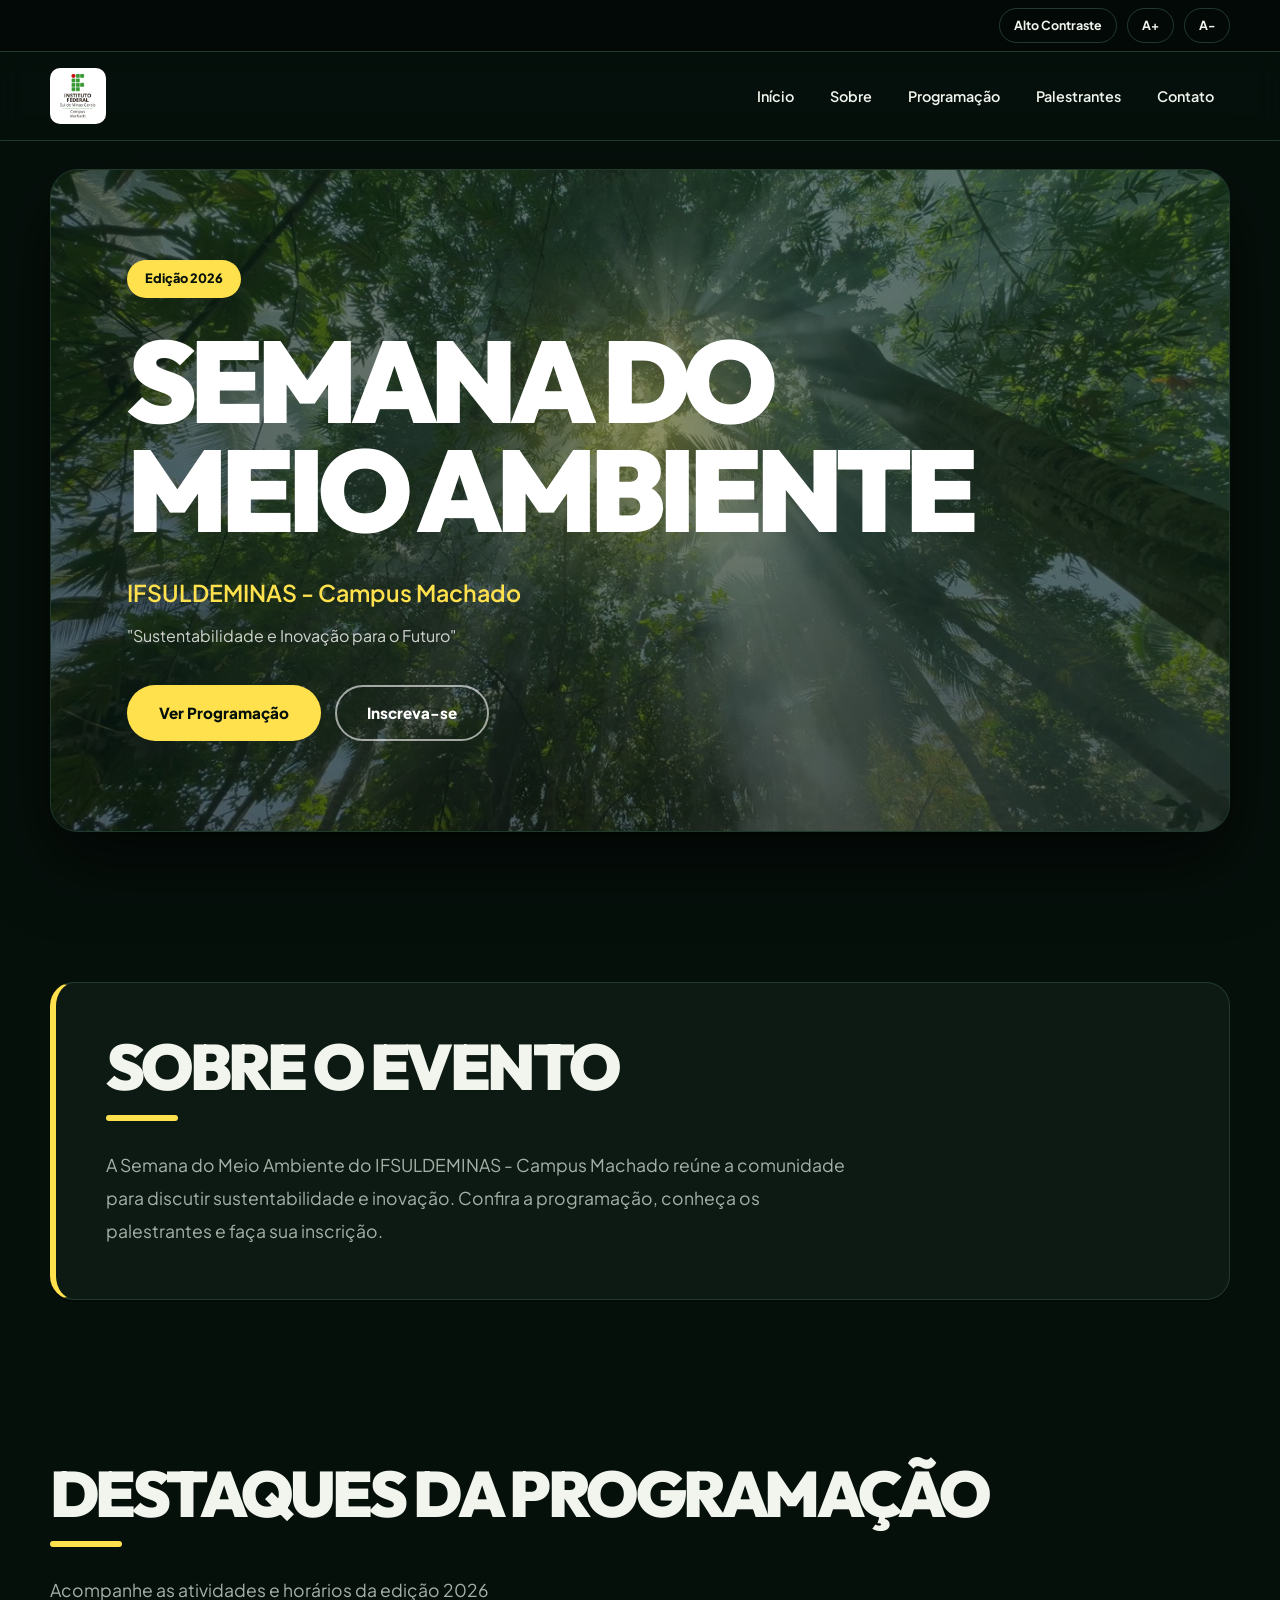
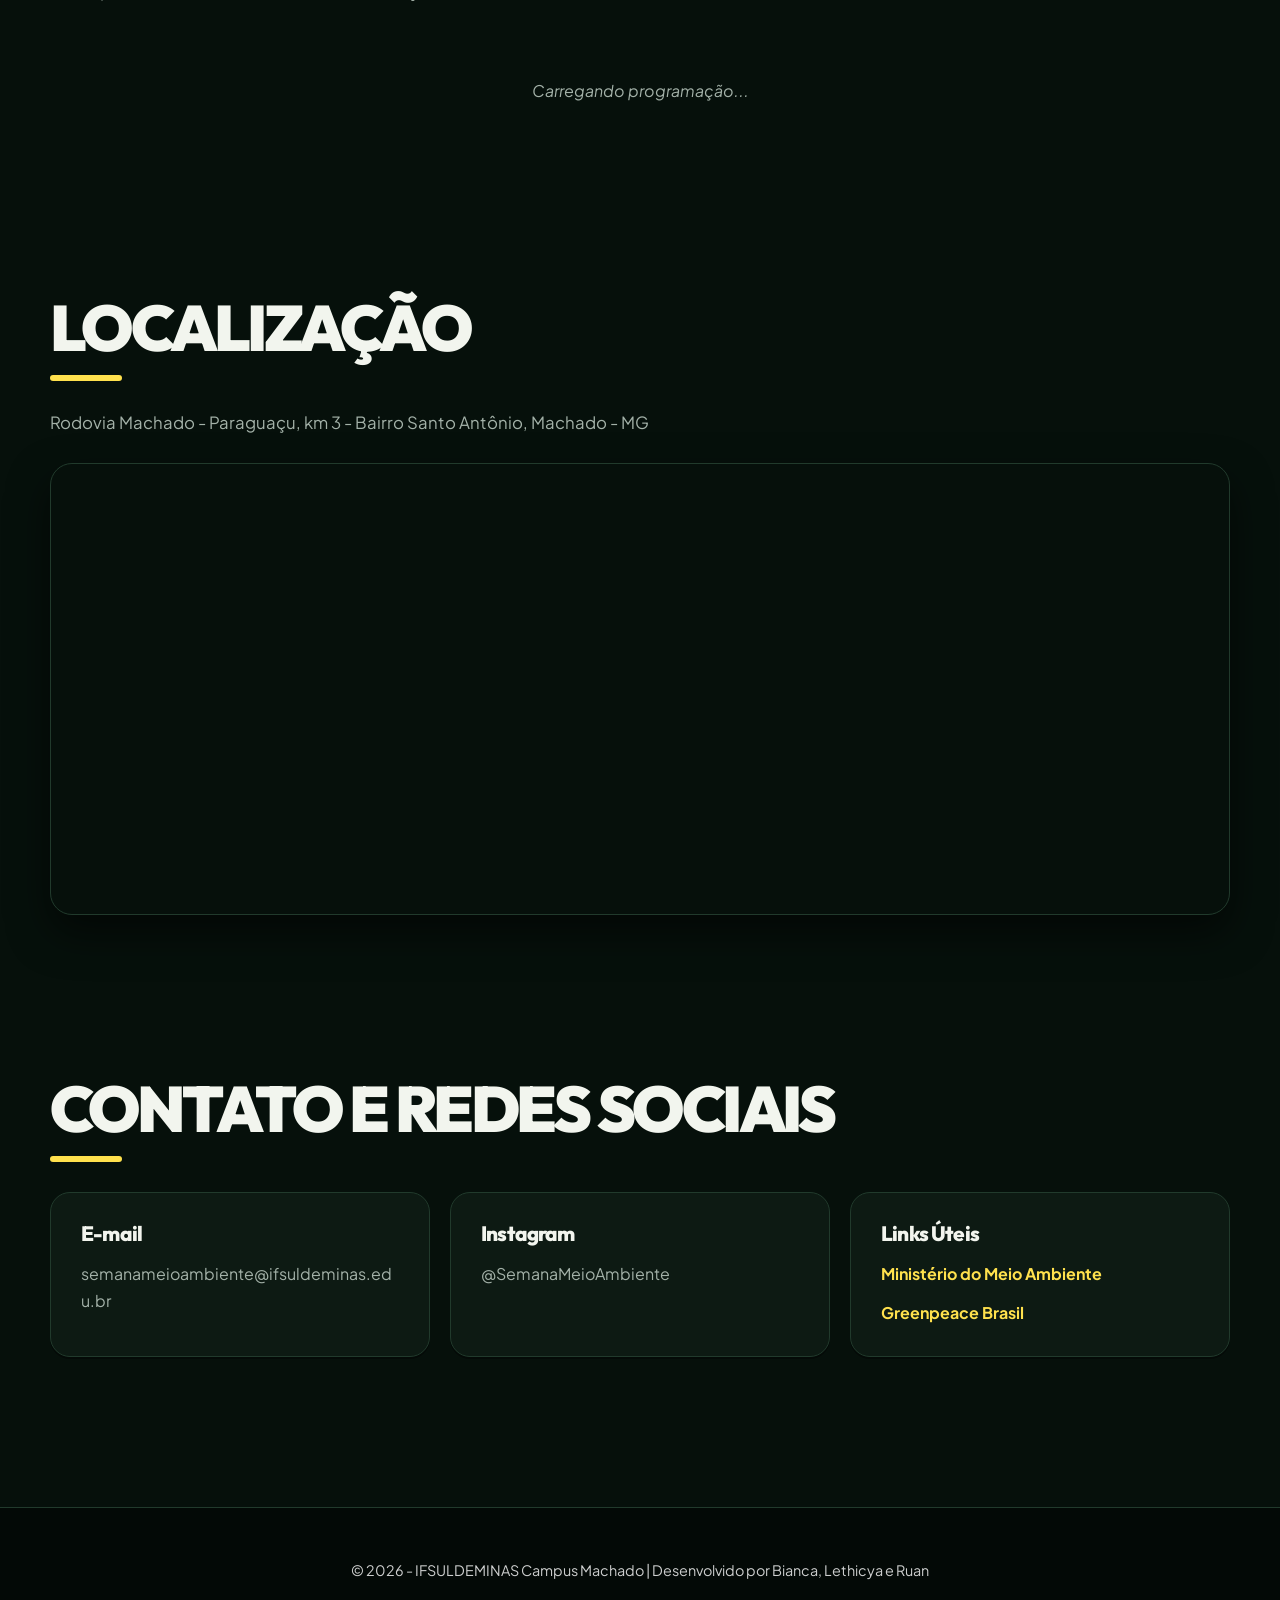
==== index.html @ ff66908a "Alterações mapa e css" ====
<!DOCTYPE html>
<html lang="pt-BR">

<head>
    <meta charset="UTF-8">
    <meta name="viewport" content="width=device-width, initial-scale=1.0">
    <title>Semana do Meio Ambiente 2026 - IFSULDEMINAS Campus Machado</title>
    <link rel="stylesheet" href="assets/css/style.css">
</head>

<body>
    <!--Barra de acessibilidade-->
    <div class="accessibility-bar" aria-label="Controles de acessibilidade">
        <div class="container">
            <button id="btn-contrast" aria-label="Alternar Alto Contraste">Alto Contraste</button>
            <button id="btn-aum-fonte" aria-label="Aumentar Fonte">A+</button>
            <button id="btn-dim-fonte" aria-label="Diminuir Fonte">A-</button>
        </div>
    </div>
    <!--Cabeçalho-->
    <header class="header">
        <div class="container nav-container">
            <img src="assets/img/logo-if.png" alt="Logotipo Oficial do IFSULDEMINAS Campus Machado" class="logo">

            <!--Menu-->
            <nav aria-label="Navegação Principal">
                <ul class="nav-links">
                    <li><a href="#inicio"> Início</a></li>
                    <li><a href="#sobre">Sobre</a></li>
                    <li><a href="#programacao">Programação</a></li>
                    <li><a href="#palestrantes">Palestrantes</a></li>
                    <li><a href="#contato">Contato</a></li>
                </ul>
            </nav>
        </div>
    </header>

    <main>
        <section id="inicio" class="hero">
            <video class="hero-video" autoplay muted loop playsinline poster="assets/img/floresta-poster.jpg"
                aria-hidden="true">
                <source src="assets/video/floresta.mp4" type="video/mp4">
            </video>

            <div class="container hero-content">
                <span class="badge">Edição 2026</span>
                <h1>SEMANA DO MEIO AMBIENTE</h1>
                <p class="subtitle">IFSULDEMINAS - Campus Machado</p>
                <p class="tagline">"Sustentabilidade e Inovação para o Futuro"</p>

                <div class="hero-buttons">
                    <a href="#programacao" class="btn btn-primary">Ver Programação</a>
                    <a href="#contato" class="btn btn-secondary">Inscreva-se</a>
                </div>
            </div>
        </section>

        <!-- Sobre o Evento -->
        <section id="sobre" class="section sobre-section">
            <div class="container">
                <h2>SOBRE O EVENTO</h2>
                <div class="sobre-content">
                    <p>A Semana do Meio Ambiente do IFSULDEMINAS - Campus Machado reúne a comunidade para discutir sustentabilidade e inovação. Confira a programação, conheça os palestrantes e faça sua inscrição.</p>
                </div>
            </div>
        </section>

        <!-- Programação -->
        <section id="programacao" class="section programacao-section">
            <div class="container">
                <h2>DESTAQUES DA PROGRAMAÇÃO</h2>
                <p class="section-description">Acompanhe as atividades e horários da edição 2026</p>
                <div id="cards-container" class="grid-cards">
                    <!-- Mensagem temporária enquanto o JavaScript não carrega os dados -->
                    <p class="loading-text">Carregando programação...</p>
                </div>
            </div>
        </section>

    <!--  Localização -->
    <section id="localizacao" class="section localizacao-section">
        <div class="container">
            <h2>LOCALIZAÇÃO</h2>
            <p class="endereco">Rodovia Machado - Paraguaçu, km 3 - Bairro Santo Antônio, Machado - MG</p>

            <!--Google Maps -->
            <div class="map-responsive">
                <iframe src="https://www.google.com/maps/embed?pb=!1m18!1m12!1m3!1d3707.1344876567537!2d-45.888538399999995!3d-21.6975013!2m3!1f0!2f0!3f0!3m2!1i1024!2i768!4f13.1!3m3!1m2!1s0x94ca6b310a64f323%3A0x9ecc3a078d5481f5!2sIFSULDEMINAS%20-%20Campus%20Machado!5e0!3m2!1spt-BR!2sbr!4v1793663571211!5m2!1spt-BR!2sbr" width="600" height="450" style="border:0;" allowfullscreen="" loading="lazy" referrerpolicy="strict-origin-when-cross-origin"></iframe>
            </div>
        </div>
    </section>

    <!-- Contato e Redes Sociais -->
    <section id="contato" class="section contato-section">
        <div class="container">
            <h2>CONTATO E REDES SOCIAIS</h2>
            <div class="contato-grid">
                <div class="contato-card">
                    <h3>E-mail</h3>
                    <p>semanameioambiente@ifsuldeminas.edu.br</p>
                </div>
                <div class="contato-card">
                    <h3>Instagram</h3>
                    <p>@SemanaMeioAmbiente</p>
                </div>
                <div class="contato-card">
                    <h3>Links Úteis</h3>
                    <ul>
                        <li><a href="https://www.gov.br/mma" target="_blank" rel="noopener">Ministério do Meio
                                Ambiente</a></li>
                        <li><a href="https://www.greenpeace.org/brasil/" target="_blank" rel="noopener">Greenpeace
                                Brasil</a></li>
                    </ul>
                </div>
            </div>
        </div>
    </section>
    </main>

    <!-- Rodapé da Página -->
    <footer class="footer">
        <div class="container">
            <p>&copy; 2026 - IFSULDEMINAS Campus Machado | Desenvolvido por Bianca, Lethicya e Ruan</p>
        </div>
    </footer>

    <!-- VLibras -->
    <div vw class="enabled">
        <div vw-access-button class="active"></div>
        <div vw-plugin-wrapper>
            <div class="vw-plugin-top-wrapper"></div>
        </div>
    </div>
    <script src="https://vlibras.gov.br/app/vlibras-plugin.js"></script>
    <script>
        new window.VLibras.Widget('https://vlibras.gov.br/app');
    </script>
    <!-- Scripts JavaScript (Acessibilidade e Lógica Dinâmica) -->
    <script src="assets/js/acessibilidade.js"></script>
    <script type="module" src="assets/js/main.js"></script>
</body>

</html>
---- assets/css/style.css ----
@import url("https://fonts.googleapis.com/css2?family=Outfit:wght@400;500;600;700;800;900&family=Plus+Jakarta+Sans:wght@400;500;600;700&display=swap");

/* 1. IDENTIDADE VISUAL Floresta à noite + amarelo de alerta */

:root {
  --bg-main: #06100b;
  --primary: #0e231a;
  --primary-light: #8fd19e;
  --primary-dark: #030906;

  --accent: #ffe14d;
  --accent-hover: #fff08a;

  --text-dark: #f2f5ee;
  --text-muted: #a3b1a8;

  --card-bg: #0d1a13;
  --surface-soft: #15281e;
  --border-color: #213a2c;

  --text-on-primary: #f2f5ee;
  --text-on-accent: #06100b;

  --font-heading: "Outfit", sans-serif;
  --font-body: "Plus Jakarta Sans", sans-serif;

  --font-size-base: 1rem;
  --border-radius: 18px;

  --shadow-sm: 0 2px 0 rgba(0, 0, 0, 0.4);
  --shadow-md: 0 18px 40px rgba(0, 0, 0, 0.55);
  --shadow-lg: 0 30px 70px rgba(0, 0, 0, 0.65);

  --transition: 0.25s ease;

  /* posição do cursor (atualizada via JS) */
  --mx: 50%;
  --my: 40%;
}

/*2. ACESSIBILIDADE - ALTO CONTRASTE*/

body.high-contrast {
  --bg-main: #000000;
  --primary: #ffff00;
  --primary-light: #ffff00;
  --primary-dark: #000000;

  --accent: #ffff00;
  --accent-hover: #ffffff;

  --text-dark: #ffffff;
  --text-muted: #ffffff;

  --card-bg: #000000;
  --surface-soft: #111111;
  --border-color: #ffff00;

  --text-on-primary: #000000;
  --text-on-accent: #000000;

  --shadow-sm: none;
  --shadow-md: none;
  --shadow-lg: none;
}

/*3. RESET E CONFIGURAÇÕES GERAIS*/

* {
  margin: 0;
  padding: 0;
  box-sizing: border-box;
}

html {
  scroll-behavior: smooth;
  scroll-padding-top: 130px;
}

body {
  background: var(--bg-main);
  color: var(--text-dark);
  font-family: var(--font-body);
  font-size: var(--font-size-base);
  line-height: 1.7;
  overflow-x: hidden;
  transition:
    background-color var(--transition),
    color var(--transition);
}

h1,
h2,
h3,
h4 {
  font-family: var(--font-heading);
  line-height: 1.05;
  letter-spacing: -0.04em;
}

a {
  transition:
    color var(--transition),
    background-color var(--transition);
}

button,
input,
textarea,
select {
  font: inherit;
}

button {
  cursor: pointer;
}

img {
  max-width: 100%;
  display: block;
}

.container {
  width: min(100% - 40px, 1180px);
  margin-inline: auto;
}

:focus-visible {
  outline: 3px solid var(--accent);
  outline-offset: 4px;
}

::selection {
  background: var(--accent);
  color: var(--text-on-accent);
}

/* 4. BARRA DE ACESSIBILIDADE*/

.accessibility-bar {
  background: var(--primary-dark);
  border-bottom: 1px solid var(--border-color);
  padding: 8px 0;
}

.accessibility-bar .container {
  display: flex;
  justify-content: flex-end;
  align-items: center;
  flex-wrap: wrap;
  gap: 10px;
}

.accessibility-bar button {
  background: transparent;
  color: var(--text-dark);
  border: 1px solid var(--border-color);
  padding: 6px 14px;
  border-radius: 100px;
  font-size: 0.78rem;
  font-weight: 700;
  transition: all var(--transition);
}

.accessibility-bar button:hover {
  background: var(--accent);
  color: var(--text-on-accent);
  border-color: var(--accent);
}

body.high-contrast .accessibility-bar {
  border-bottom: 2px solid #ffff00;
}

body.high-contrast .accessibility-bar button {
  color: #ffff00;
  border-color: #ffff00;
  background: #000000;
}

body.high-contrast .accessibility-bar button:hover {
  color: #000000;
  background: #ffff00;
}

.accessibility-bar button:disabled {
  opacity: 0.4;
  cursor: not-allowed;
}


.header {
  position: sticky;
  top: 0;
  z-index: 1000;

  background: var(--bg-main);
  border-bottom: 1px solid var(--border-color);
  padding: 16px 0;
}

@supports (backdrop-filter: blur(12px)) {
  body:not(.high-contrast) .header {
    background: rgba(6, 16, 11, 0.82);
    backdrop-filter: blur(14px);
  }
}

.nav-container {
  display: flex;
  justify-content: space-between;
  align-items: center;
  gap: 30px;
}

/* Logo com fundo branco arredondado (a imagem tem fundo branco) */
.logo {
  width: auto;
  height: 56px;
  object-fit: contain;
  flex-shrink: 0;

  background: #ffffff;
  padding: 6px 10px;
  border-radius: 10px;
}

.nav-links {
  display: flex;
  align-items: center;
  flex-wrap: wrap;
  justify-content: center;
  gap: 4px;
  list-style: none;
}

.nav-links a {
  display: inline-flex;
  align-items: center;
  justify-content: center;

  padding: 10px 16px;
  border-radius: 100px;

  color: var(--text-dark);
  text-decoration: none;
  font-size: 0.9rem;
  font-weight: 600;
}

.nav-links a:hover,
.nav-links a:focus-visible {
  background: var(--accent);
  color: var(--text-on-accent);
}

body.high-contrast .nav-links a:hover {
  background: #ffff00;
  color: #000000;
}


.hero {
  position: relative;
  isolation: isolate;
  overflow: hidden;

  width: min(100% - 40px, 1180px);
  margin: 28px auto 70px;

  min-height: 600px;
  padding: 90px 56px;

  display: flex;
  flex-direction: column;
  justify-content: flex-end;
  align-items: flex-start;

  text-align: left;
  color: #ffffff;

  border-radius: 28px;
  border: 1px solid var(--border-color);

  background:
    linear-gradient(
      180deg,
      rgba(6, 16, 11, 0.15) 0%,
      rgba(6, 16, 11, 0.85) 100%
    ),
    linear-gradient(135deg, #0a2418 0%, #143626 60%, #1d4a33 100%);

  box-shadow: var(--shadow-lg);
}

/* Vídeo de fundo (fica atrás de tudo dentro do hero) */
.hero-video {
  position: absolute;
  inset: 0;
  z-index: -3;
  width: 100%;
  height: 100%;
  object-fit: cover;
  opacity: 0.35;
  pointer-events: none;
}

/* "Lanterna" que segue o cursor */
.hero::before {
  content: "";
  position: absolute;
  inset: 0;
  z-index: -2;

  background: radial-gradient(
    circle 280px at var(--mx) var(--my),
    rgba(255, 225, 77, 0.28),
    rgba(255, 225, 77, 0.06) 45%,
    transparent 70%
  );
  pointer-events: none;
}

/* Textura de grão para dar clima cinematográfico */
.hero::after {
  content: "";
  position: absolute;
  inset: 0;
  z-index: -1;
  opacity: 0.12;
  mix-blend-mode: overlay;
  pointer-events: none;

  background-image: url("data:image/svg+xml;utf8,<svg xmlns='http://www.w3.org/2000/svg' width='160' height='160'><filter id='n'><feTurbulence type='fractalNoise' baseFrequency='0.9' numOctaves='2' stitchTiles='stitch'/></filter><rect width='100%' height='100%' filter='url(%23n)'/></svg>");
}

.badge {
  display: inline-flex;
  align-items: center;
  gap: 8px;

  background: var(--accent);
  color: var(--text-on-accent);

  padding: 8px 18px;
  margin-bottom: 28px;

  border-radius: 100px;

  font-size: 0.8rem;
  font-weight: 800;
}

.hero h1 {
  max-width: 980px;

  font-size: clamp(3rem, 9vw, 7.5rem);
  font-weight: 900;
  line-height: 0.95;

  margin-bottom: 28px;
  letter-spacing: -0.06em;
  text-wrap: balance;
}

.hero .subtitle {
  max-width: 640px;
  font-size: clamp(1.1rem, 2vw, 1.45rem);
  font-weight: 600;
  color: var(--accent);
  margin-bottom: 10px;
}

.hero .tagline {
  max-width: 560px;
  font-size: 1rem;
  font-weight: 400;
  opacity: 0.8;
  margin-bottom: 36px;
}

.hero-buttons {
  display: flex;
  justify-content: flex-start;
  flex-wrap: wrap;
  gap: 14px;
}

/*7. BOTÕES */

.btn {
  display: inline-flex;
  justify-content: center;
  align-items: center;
  gap: 10px;

  min-height: 52px;
  padding: 13px 30px;

  border-radius: 100px;
  border: 2px solid transparent;

  font-size: 0.95rem;
  font-weight: 800;
  text-decoration: none;
  text-align: center;

  transition:
    transform var(--transition),
    background var(--transition),
    color var(--transition),
    border-color var(--transition);
}

.btn:hover {
  transform: translateY(-3px);
}

.btn-primary {
  background: var(--accent);
  color: var(--text-on-accent);
}

.btn-primary:hover {
  background: var(--accent-hover);
  color: var(--text-on-accent);
}

.btn-secondary {
  background: transparent;
  color: #ffffff;
  border-color: rgba(255, 255, 255, 0.6);
}

.btn-secondary:hover {
  background: #ffffff;
  color: #06100b;
  border-color: #ffffff;
}

/* 8. SEÇÕES */

.section {
  padding: 80px 0;
}

.section h2 {
  position: relative;
  width: fit-content;

  font-size: clamp(2.2rem, 5vw, 4rem);
  font-weight: 900;

  color: var(--text-dark);
  margin-bottom: 28px;

  letter-spacing: -0.055em;
}

.section h2::after {
  content: "";
  display: block;

  width: 72px;
  height: 6px;

  margin-top: 14px;
  border-radius: 10px;
  background: var(--accent);
}

.section-description {
  max-width: 680px;
  margin-bottom: 40px;

  font-size: 1.1rem;
  color: var(--text-muted);
  line-height: 1.8;
}

.endereco {
  color: var(--text-muted);
  font-size: 1.05rem;
  margin-bottom: 8px;
}

/* 9. SEÇÃO SOBRE O card fica no .container, não na section */

.sobre-section .container {
  background: var(--card-bg);
  border: 1px solid var(--border-color);
  border-left: 6px solid var(--accent);

  border-radius: 24px;
  padding: 50px;

  box-shadow: var(--shadow-sm);
}

.sobre-content {
  max-width: 760px;
}

.sobre-content p {
  color: var(--text-muted);
  font-size: 1.1rem;
  line-height: 1.9;
  margin-bottom: 18px;
}

.sobre-content p:last-child {
  margin-bottom: 0;
}

/* 10. PROGRAMAÇÃO - CARDS */

.grid-cards {
  display: grid;
  grid-template-columns: repeat(auto-fit, minmax(min(100%, 290px), 1fr));
  gap: 20px;
}

.card {
  position: relative;
  overflow: hidden;

  display: flex;
  flex-direction: column;
  align-items: flex-start;

  background: var(--card-bg);
  border: 1px solid var(--border-color);
  border-radius: 22px;

  padding: 30px;
  min-height: 240px;

  box-shadow: var(--shadow-sm);

  transition:
    transform var(--transition),
    background var(--transition),
    border-color var(--transition);
}

.card:hover {
  transform: translateY(-6px);
  background: var(--accent);
  border-color: var(--accent);
}

.card .data-badge {
  display: inline-flex;
  align-items: center;

  background: var(--surface-soft);
  color: var(--accent);

  padding: 7px 14px;
  margin-bottom: 22px;

  border-radius: 100px;
  font-size: 0.8rem;
  font-weight: 800;

  transition:
    background var(--transition),
    color var(--transition);
}

.card h3 {
  color: var(--text-dark);
  font-size: 1.5rem;
  font-weight: 800;
  margin-bottom: 12px;
  transition: color var(--transition);
}

.card p {
  color: var(--text-muted);
  font-size: 0.96rem;
  line-height: 1.75;
  transition: color var(--transition);
}

/* No hover o card vira amarelo: texto escuro para manter contraste */
.card:hover h3,
.card:hover p {
  color: var(--text-on-accent);
}

.card:hover .data-badge {
  background: var(--text-on-accent);
  color: var(--accent);
}

.loading-text {
  grid-column: 1 / -1;
  text-align: center;
  color: var(--text-muted);
  padding: 30px;
  font-style: italic;
}

/* 11. MAPA */

.map-responsive {
  width: 100%;
  overflow: hidden;

  border-radius: 22px;
  border: 1px solid var(--border-color);

  box-shadow: var(--shadow-md);
  margin-top: 25px;
}

.map-responsive iframe {
  display: block;
  width: 100%;
  min-height: 400px;
  border: 0;
  /* escurece o mapa para combinar com o tema */
  filter: invert(0.92) hue-rotate(180deg) saturate(0.7);
}

body.high-contrast .map-responsive iframe {
  filter: none;
}

/* 12. CONTATO */

.contato-grid {
  display: grid;
  grid-template-columns: repeat(auto-fit, minmax(min(100%, 270px), 1fr));
  gap: 20px;
  margin-top: 30px;
}

.contato-card {
  background: var(--card-bg);

  border: 1px solid var(--border-color);
  border-radius: 20px;

  padding: 30px;
  box-shadow: var(--shadow-sm);

  transition:
    transform var(--transition),
    border-color var(--transition);
}

.contato-card:hover {
  transform: translateY(-4px);
  border-color: var(--accent);
}

.contato-card h3 {
  font-size: 1.3rem;
  font-weight: 800;
  color: var(--text-dark);
  margin-bottom: 15px;
}

.contato-card p {
  color: var(--text-muted);
  overflow-wrap: anywhere;
}

.contato-card ul {
  list-style: none;
  display: flex;
  flex-direction: column;
  gap: 12px;
}

.contato-card li {
  color: var(--text-muted);
  overflow-wrap: anywhere;
}

.contato-card a {
  color: var(--accent);
  font-weight: 700;
  text-decoration: none;
  overflow-wrap: anywhere;
}

.contato-card a:hover {
  color: var(--accent-hover);
  text-decoration: underline;
  text-underline-offset: 4px;
}

body.high-contrast .contato-card a {
  color: #ffff00;
}

/* 13. RODAPÉ */

.footer {
  background: var(--primary-dark);
  border-top: 1px solid var(--border-color);
  color: #ffffff;

  padding: 50px 20px;
  margin-top: 70px;

  text-align: center;
  font-size: 0.9rem;
  line-height: 1.8;
}

.footer p {
  opacity: 0.8;
}

.footer a {
  color: var(--accent);
  text-underline-offset: 4px;
}

body.high-contrast .footer {
  background: #000000;
  color: #ffffff;
  border-top: 2px solid #ffff00;
}

/* 14. AJUSTES DO ALTO CONTRASTE */

body.high-contrast .hero {
  background: #000000;
  color: #ffffff;
  border: 2px solid #ffff00;
}

/* Sem vídeo, lanterna e grão no alto contraste */
body.high-contrast .hero-video,
body.high-contrast .hero::before,
body.high-contrast .hero::after {
  display: none;
}

body.high-contrast .badge {
  background: #000000;
  border: 2px solid #ffff00;
  color: #ffff00;
}

body.high-contrast .card,
body.high-contrast .sobre-section .container,
body.high-contrast .contato-card,
body.high-contrast .map-responsive {
  border: 2px solid #ffff00;
}

body.high-contrast .card:hover {
  background: #ffff00;
}

body.high-contrast .btn-primary {
  background: #ffff00;
  color: #000000;
}

body.high-contrast .btn-secondary {
  border-color: #ffff00;
  color: #ffff00;
}

body.high-contrast .btn-secondary:hover {
  background: #ffff00;
  color: #000000;
}

/* 15. RESPONSIVIDADE - TABLETS */

@media (max-width: 900px) {
  .nav-container {
    flex-direction: column;
    gap: 20px;
  }

  .hero {
    min-height: 520px;
    padding: 70px 34px;
  }

  .section {
    padding: 60px 0;
  }

  .sobre-section .container {
    padding: 36px;
  }
}

/* 16. RESPONSIVIDADE - CELULARES */

@media (max-width: 600px) {
  .container {
    width: min(100% - 30px, 1180px);
  }

  .accessibility-bar .container {
    justify-content: center;
  }

  .header {
    padding: 14px 0;
  }

  .logo {
    height: 45px;
  }

  .nav-links a {
    padding: 8px 11px;
    font-size: 0.78rem;
  }

  .hero {
    width: calc(100% - 24px);
    min-height: 480px;

    margin: 15px auto 35px;
    padding: 50px 22px;

    border-radius: 20px;
  }

  .hero .subtitle {
    font-size: 1rem;
  }

  .hero .tagline {
    font-size: 0.92rem;
    margin-bottom: 28px;
  }

  .hero-buttons {
    width: 100%;
    flex-direction: column;
    align-items: stretch;
  }

  .btn {
    width: 100%;
  }

  .section {
    padding: 44px 0;
  }

  .sobre-section .container {
    padding: 26px;
    border-radius: 18px;
  }

  .sobre-content p {
    font-size: 1rem;
  }

  .grid-cards,
  .contato-grid {
    grid-template-columns: 1fr;
    gap: 16px;
  }

  .card,
  .contato-card {
    padding: 24px;
  }

  .map-responsive iframe {
    min-height: 300px;
  }

  .footer {
    margin-top: 40px;
    padding: 35px 20px;
  }
}

/* 17. ACESSIBILIDADE - MOVIMENTO REDUZIDO */

@media (prefers-reduced-motion: reduce) {
  *,
  *::before,
  *::after {
    scroll-behavior: auto !important;
    animation-duration: 0.01ms !important;
    animation-iteration-count: 1 !important;
    transition-duration: 0.01ms !important;
  }

  /* Sem vídeo para quem prefere menos movimento */
  .hero-video {
    display: none;
  }
}

/* Botão de pausar o vídeo do hero */
.hero-pause {
  position: absolute;
  right: 24px;
  bottom: 24px;
  z-index: 2;

  background: rgba(6, 16, 11, 0.6);
  color: #ffffff;
  border: 1px solid rgba(255, 255, 255, 0.4);
  border-radius: 100px;
  padding: 8px 16px;

  font-size: 0.8rem;
  font-weight: 700;
  backdrop-filter: blur(6px);

  transition: background var(--transition), color var(--transition);
}

.hero-pause:hover {
  background: var(--accent);
  color: var(--text-on-accent);
  border-color: var(--accent);
}

body.high-contrast .hero-pause {
  display: none;
}

@media (prefers-reduced-motion: reduce) {
  .hero-pause {
    display: none;
  }
}

/* Item do menu da seção atual */
.nav-links a[aria-current="location"] {
  background: var(--surface-soft);
  color: var(--accent);
}

body.high-contrast .nav-links a[aria-current="location"] {
  background: #ffff00;
  color: #000000;
}

/* Botão "Tentar de novo" dentro da grade de cards */
.grid-cards > .btn {
  grid-column: 1 / -1;
  justify-self: center;
}
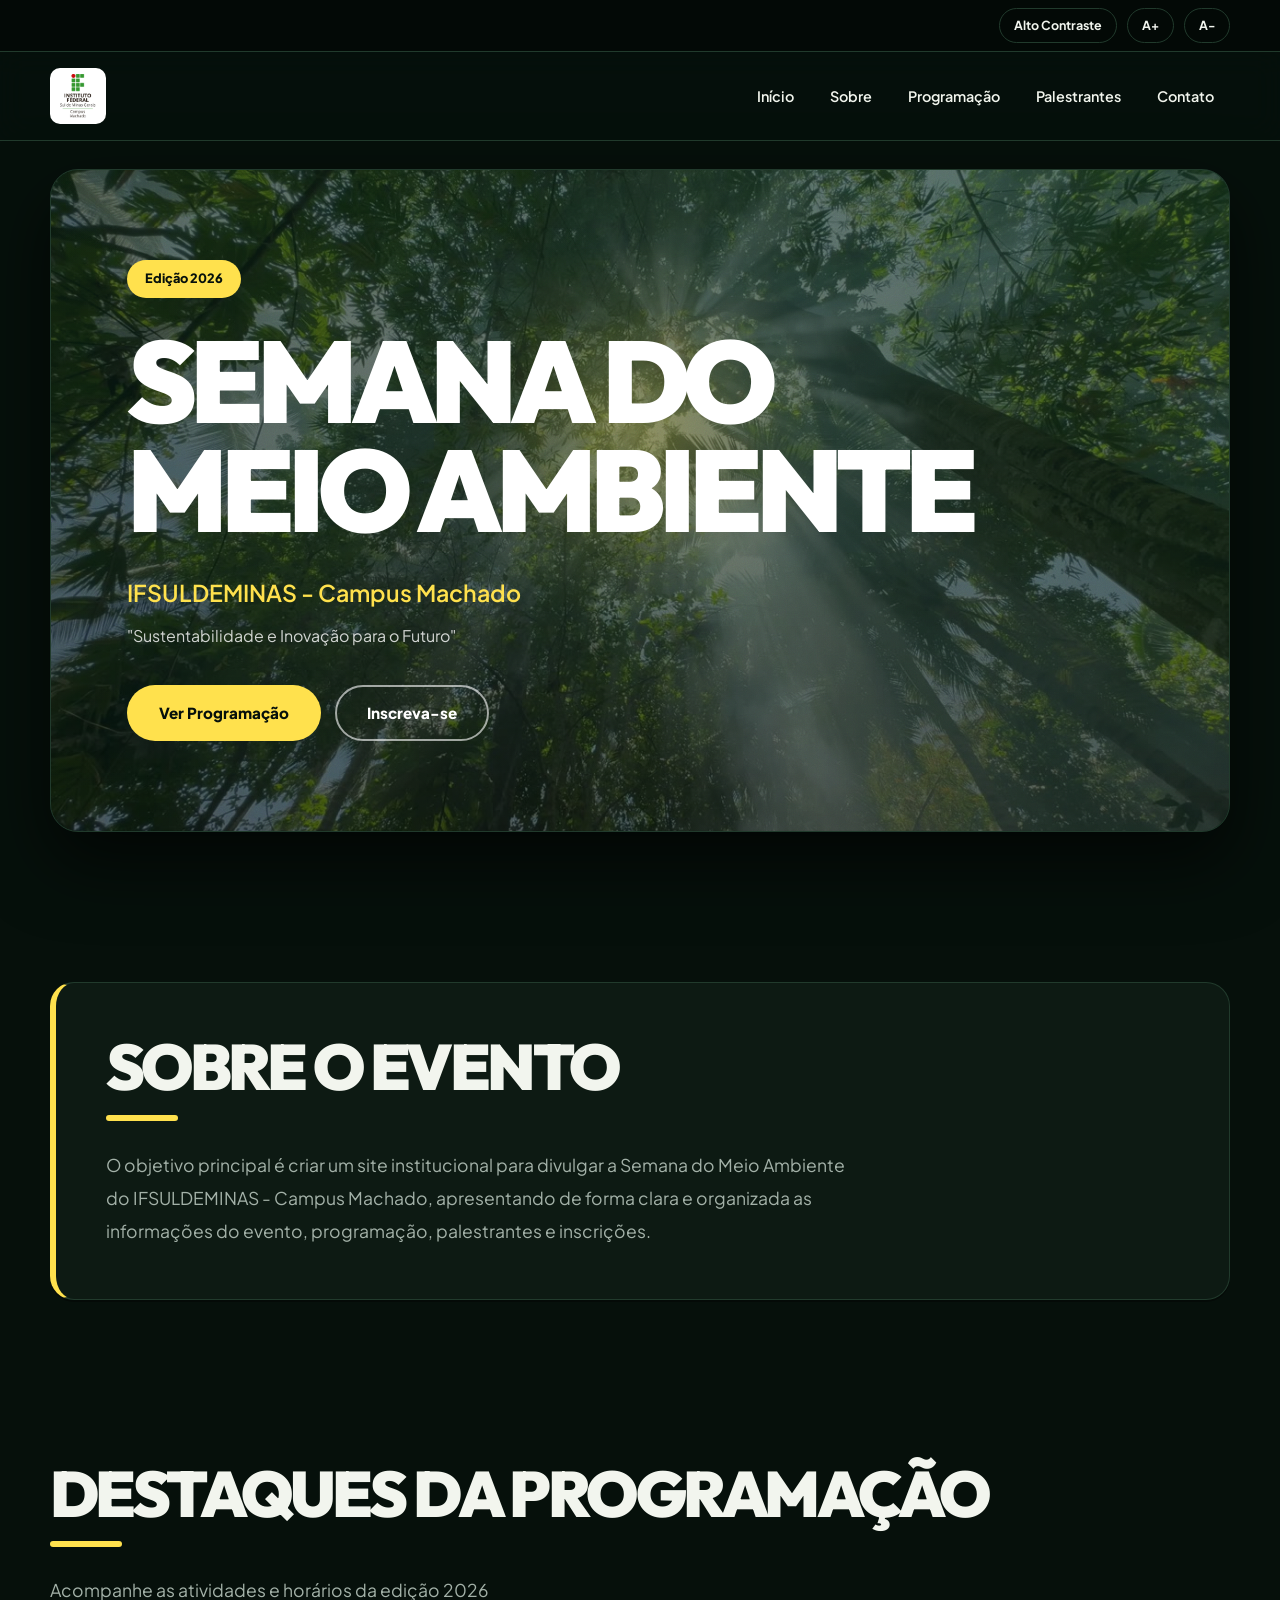
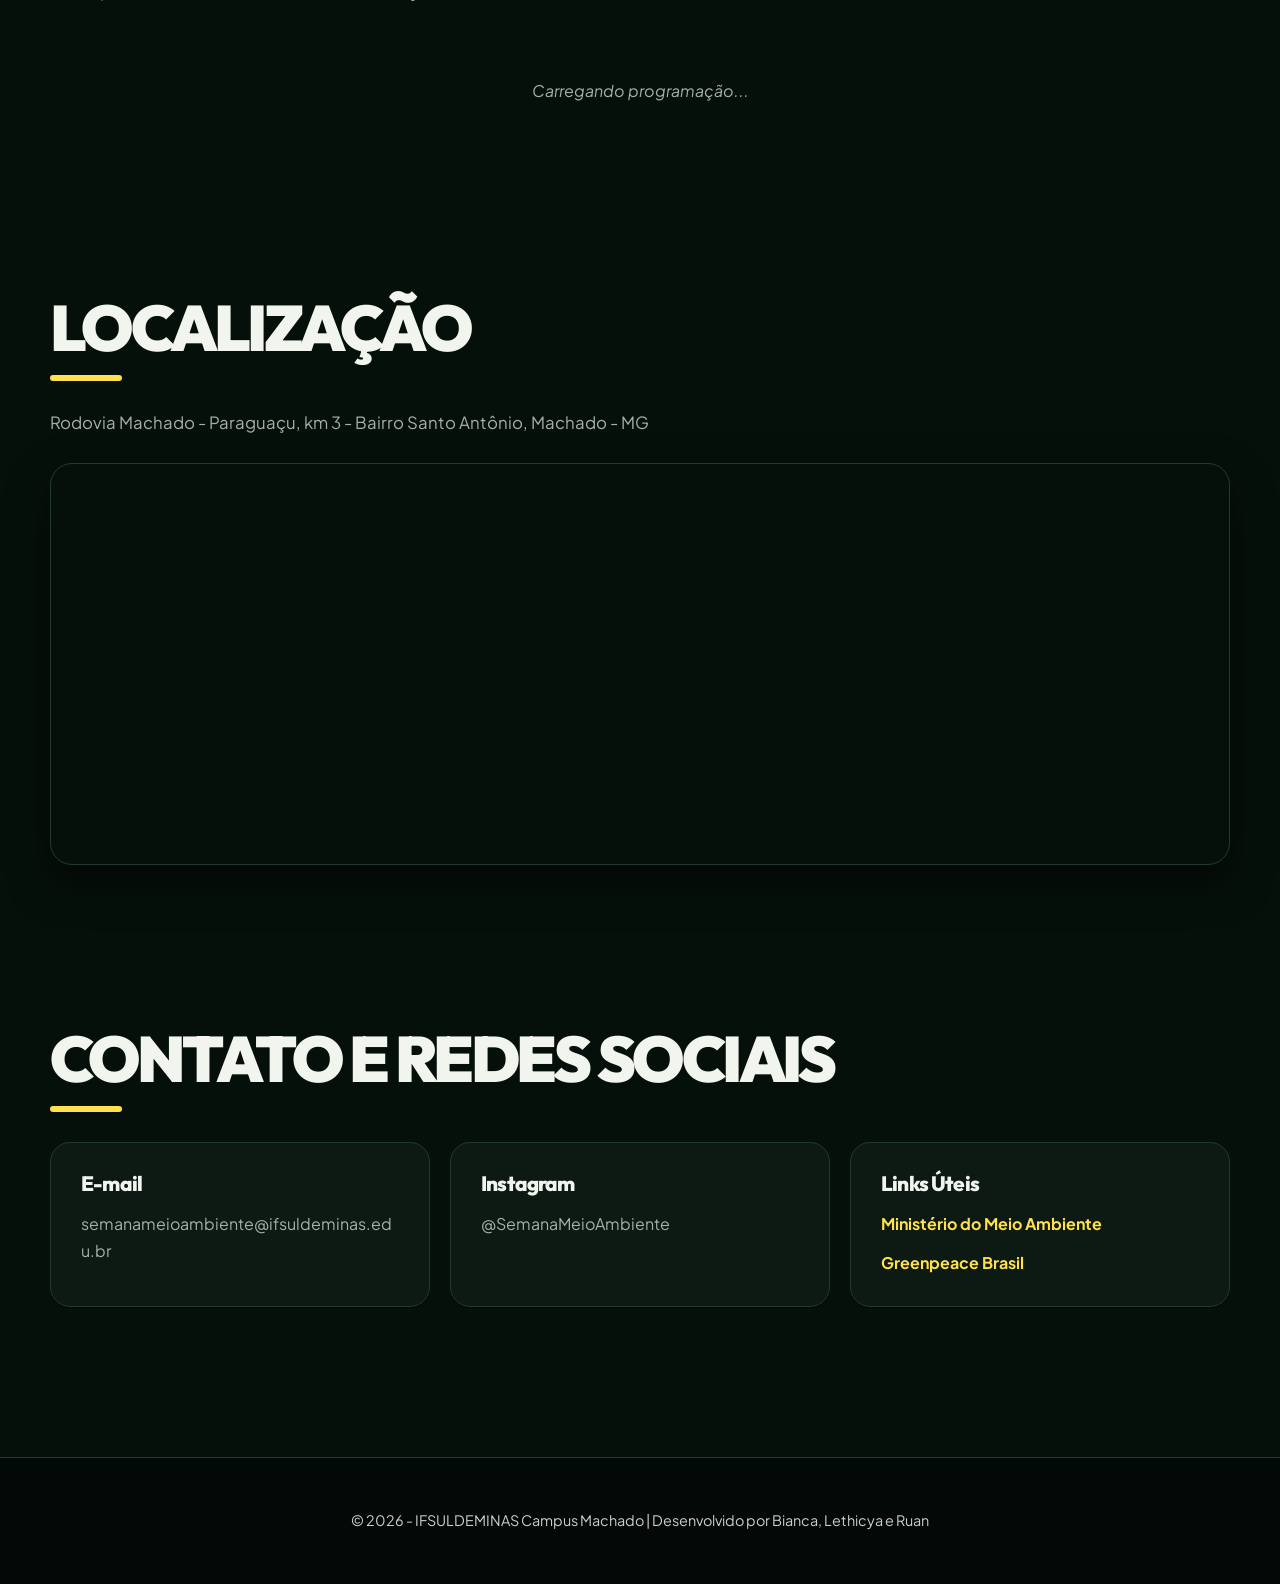
==== commit 88928378: "add icon" ====
--- a/index.html
+++ b/index.html
@@ -5,7 +5,9 @@
     <meta charset="UTF-8">
     <meta name="viewport" content="width=device-width, initial-scale=1.0">
     <title>Semana do Meio Ambiente 2026 - IFSULDEMINAS Campus Machado</title>
+   <link rel="icon" type="image/jpeg" href="./assets/img/favicon.jpg">
     <link rel="stylesheet" href="assets/css/style.css">
+   
 </head>
 
 <body>
@@ -60,7 +62,9 @@
             <div class="container">
                 <h2>SOBRE O EVENTO</h2>
                 <div class="sobre-content">
-                    <p>A Semana do Meio Ambiente do IFSULDEMINAS - Campus Machado reúne a comunidade para discutir sustentabilidade e inovação. Confira a programação, conheça os palestrantes e faça sua inscrição.</p>
+                    <p>O objetivo principal é criar um site institucional para divulgar a Semana do Meio Ambiente do
+                        IFSULDEMINAS - Campus Machado, apresentando de forma clara e organizada as informações do
+                        evento, programação, palestrantes e inscrições.</p>
                 </div>
             </div>
         </section>
@@ -76,7 +80,7 @@
                 </div>
             </div>
         </section>
-
+    </main>
     <!--  Localização -->
     <section id="localizacao" class="section localizacao-section">
         <div class="container">
@@ -85,7 +89,11 @@
 
             <!--Google Maps -->
             <div class="map-responsive">
-                <iframe src="https://www.google.com/maps/embed?pb=!1m18!1m12!1m3!1d3707.1344876567537!2d-45.888538399999995!3d-21.6975013!2m3!1f0!2f0!3f0!3m2!1i1024!2i768!4f13.1!3m3!1m2!1s0x94ca6b310a64f323%3A0x9ecc3a078d5481f5!2sIFSULDEMINAS%20-%20Campus%20Machado!5e0!3m2!1spt-BR!2sbr!4v1793663571211!5m2!1spt-BR!2sbr" width="600" height="450" style="border:0;" allowfullscreen="" loading="lazy" referrerpolicy="strict-origin-when-cross-origin"></iframe>
+                <iframe
+                    src="https://www.google.com/maps/embed?pb=!1m18!1m12!1m3!1d3711.234!2d-45.9221!3d-21.6812!2m3!1f0!2f0!3f0!3m2!1i1024!2i768!4f13.1!3m3!1m2!1s0x94b5ca3c15555555%3A0x123456789!2sIFSULDEMINAS%20-%20Campus%20Machado!5e0!3m2!1pt-BR!2sbr!4v1600000000000"
+                    width="100%" height="350" style="border:0;" allowfullscreen="" loading="lazy"
+                    title="Mapa de Localização do IFSULDEMINAS Campus Machado">
+                </iframe>
             </div>
         </div>
     </section>
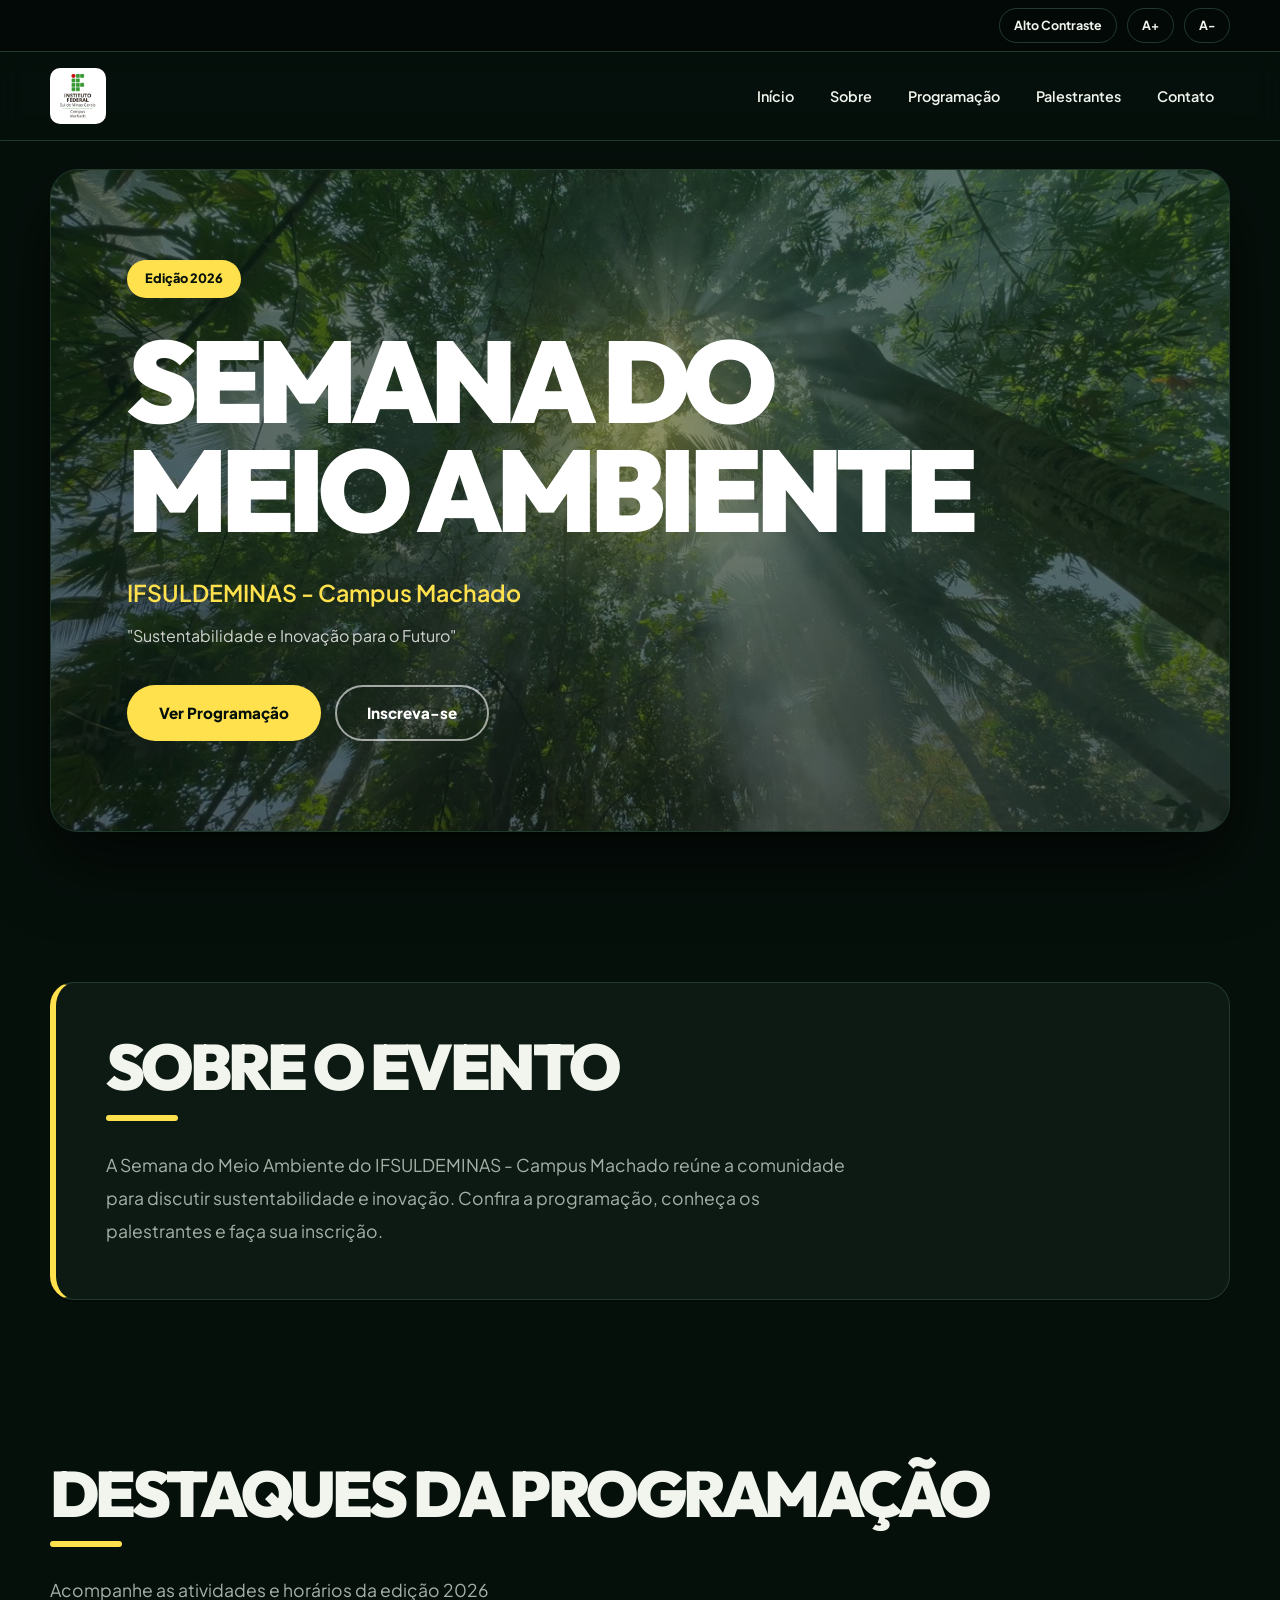
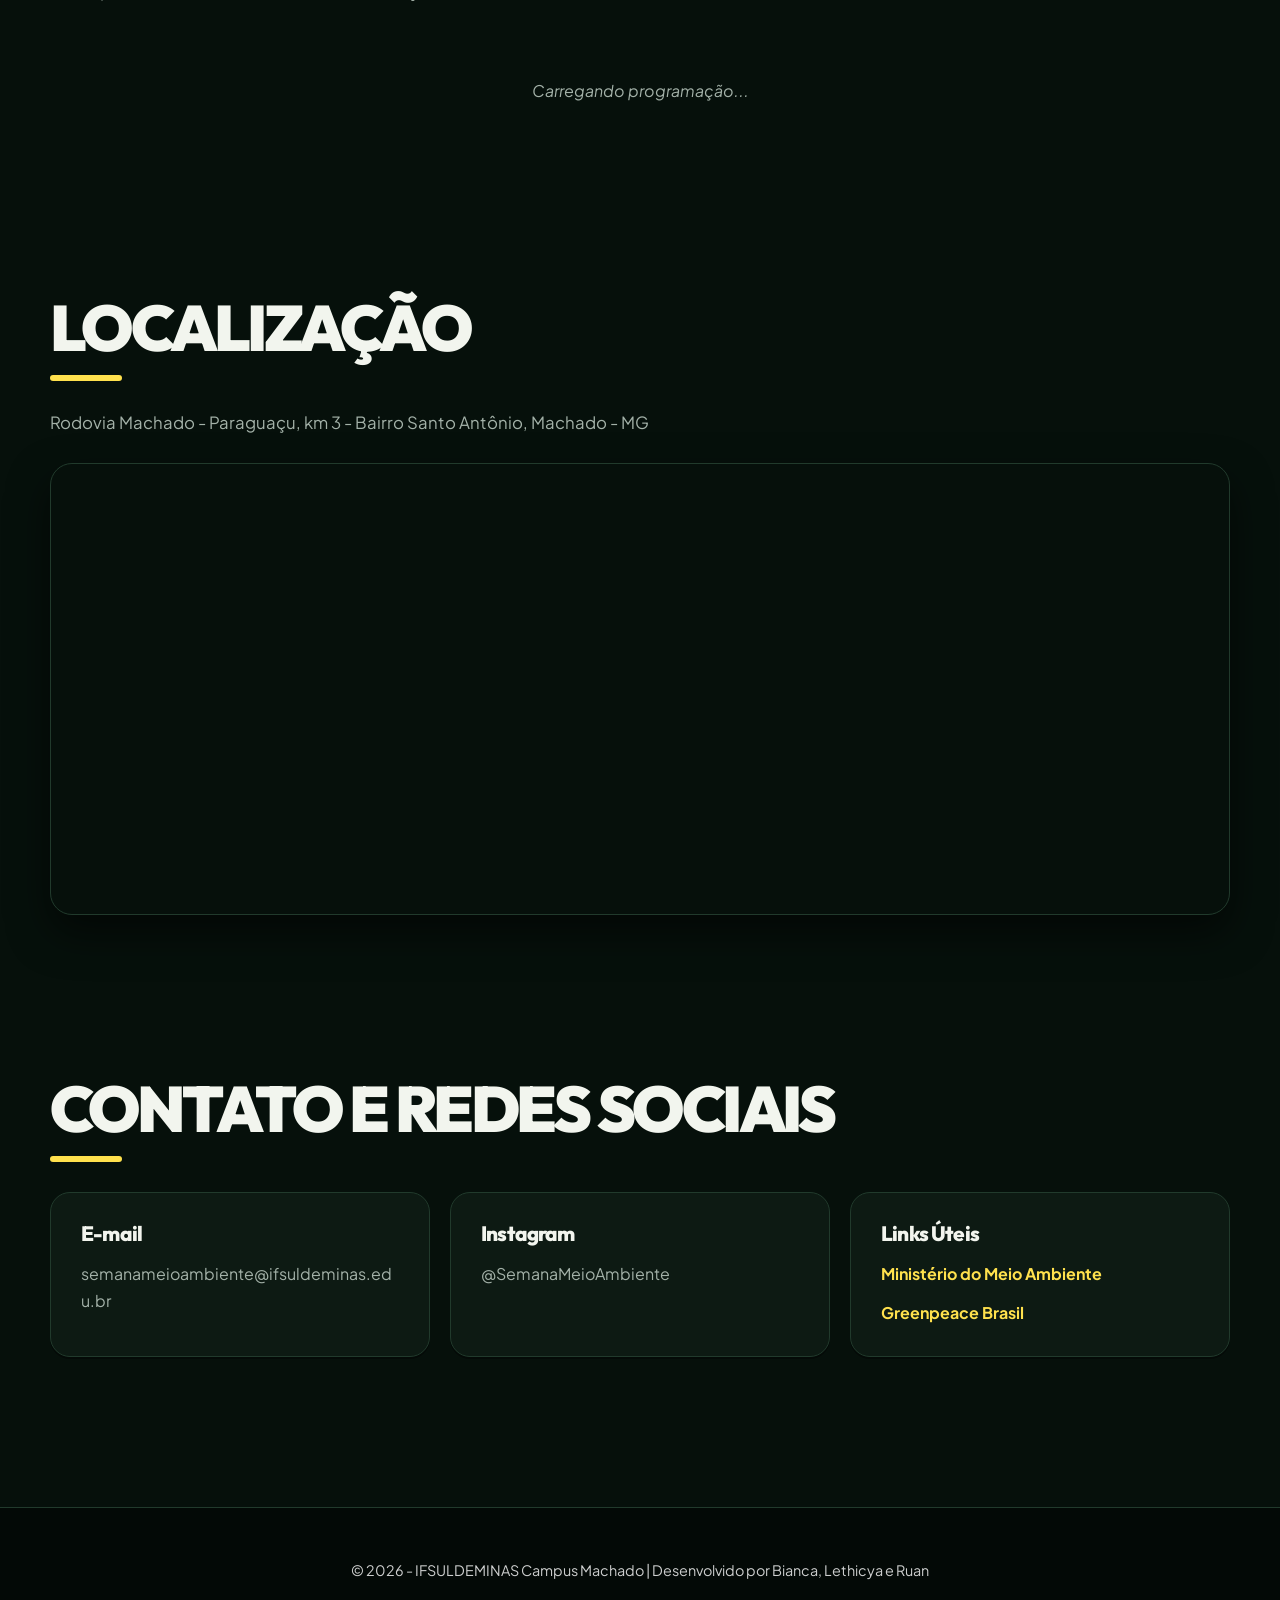
==== commit a3a6f416: "Merge branch 'main' of https://github.com/RuanVianaa/Semana-Do-Meio-Ambiente" ====
--- a/index.html
+++ b/index.html
@@ -62,9 +62,7 @@
             <div class="container">
                 <h2>SOBRE O EVENTO</h2>
                 <div class="sobre-content">
-                    <p>O objetivo principal é criar um site institucional para divulgar a Semana do Meio Ambiente do
-                        IFSULDEMINAS - Campus Machado, apresentando de forma clara e organizada as informações do
-                        evento, programação, palestrantes e inscrições.</p>
+                    <p>A Semana do Meio Ambiente do IFSULDEMINAS - Campus Machado reúne a comunidade para discutir sustentabilidade e inovação. Confira a programação, conheça os palestrantes e faça sua inscrição.</p>
                 </div>
             </div>
         </section>
@@ -80,7 +78,7 @@
                 </div>
             </div>
         </section>
-    </main>
+
     <!--  Localização -->
     <section id="localizacao" class="section localizacao-section">
         <div class="container">
@@ -89,11 +87,7 @@
 
             <!--Google Maps -->
             <div class="map-responsive">
-                <iframe
-                    src="https://www.google.com/maps/embed?pb=!1m18!1m12!1m3!1d3711.234!2d-45.9221!3d-21.6812!2m3!1f0!2f0!3f0!3m2!1i1024!2i768!4f13.1!3m3!1m2!1s0x94b5ca3c15555555%3A0x123456789!2sIFSULDEMINAS%20-%20Campus%20Machado!5e0!3m2!1pt-BR!2sbr!4v1600000000000"
-                    width="100%" height="350" style="border:0;" allowfullscreen="" loading="lazy"
-                    title="Mapa de Localização do IFSULDEMINAS Campus Machado">
-                </iframe>
+                <iframe src="https://www.google.com/maps/embed?pb=!1m18!1m12!1m3!1d3707.1344876567537!2d-45.888538399999995!3d-21.6975013!2m3!1f0!2f0!3f0!3m2!1i1024!2i768!4f13.1!3m3!1m2!1s0x94ca6b310a64f323%3A0x9ecc3a078d5481f5!2sIFSULDEMINAS%20-%20Campus%20Machado!5e0!3m2!1spt-BR!2sbr!4v1793663571211!5m2!1spt-BR!2sbr" width="600" height="450" style="border:0;" allowfullscreen="" loading="lazy" referrerpolicy="strict-origin-when-cross-origin"></iframe>
             </div>
         </div>
     </section>
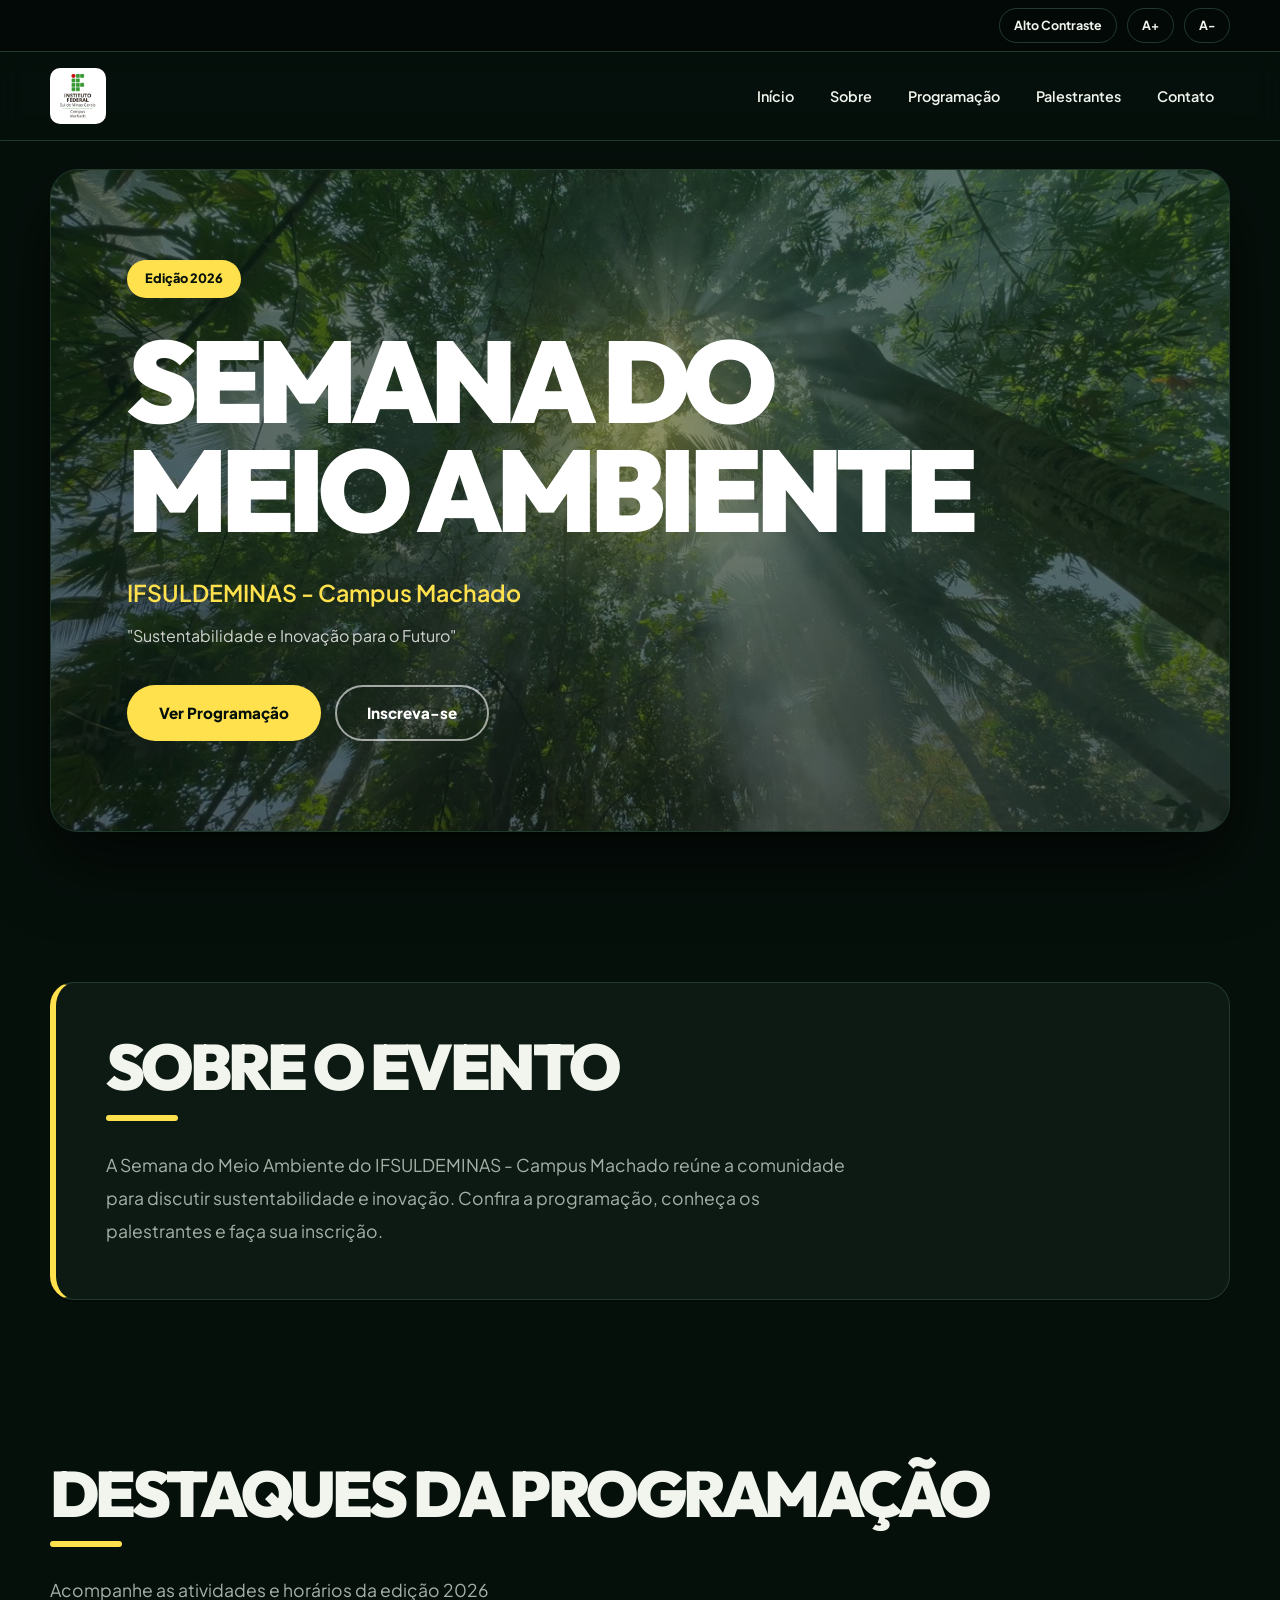
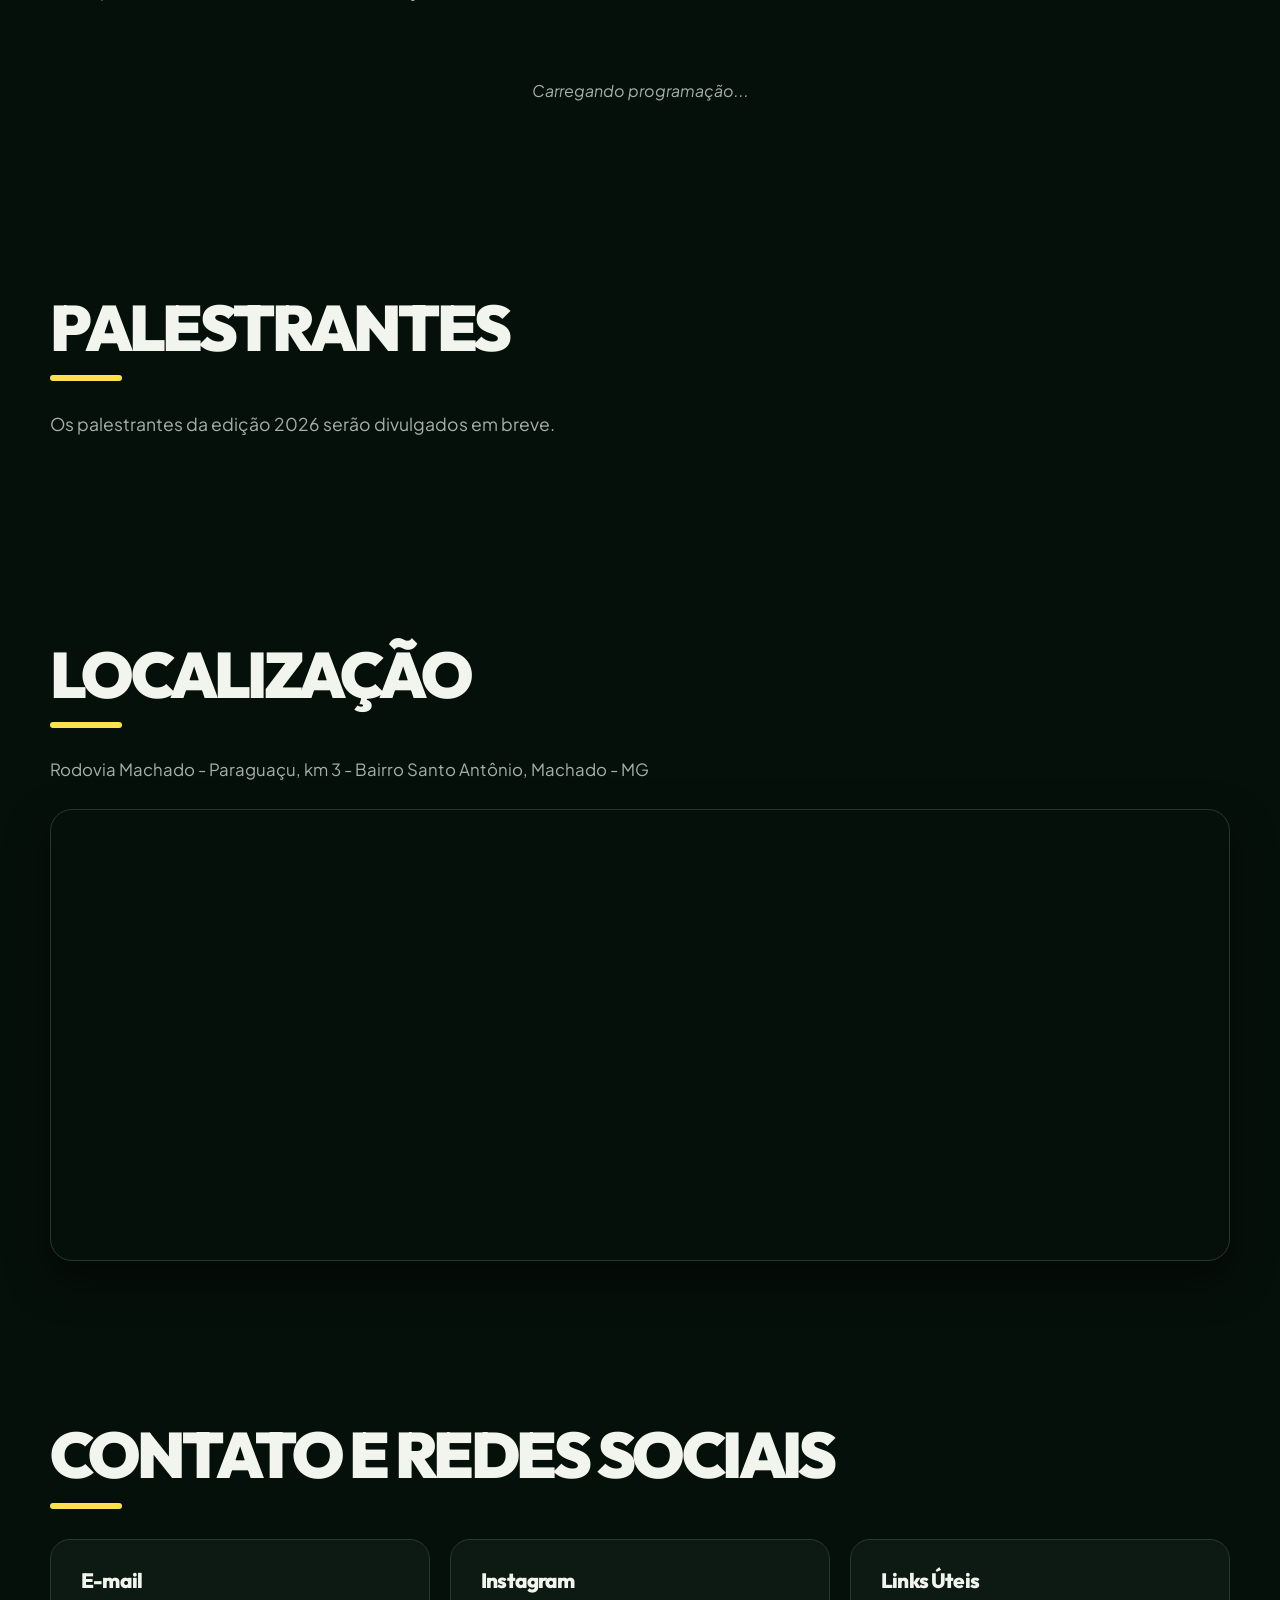
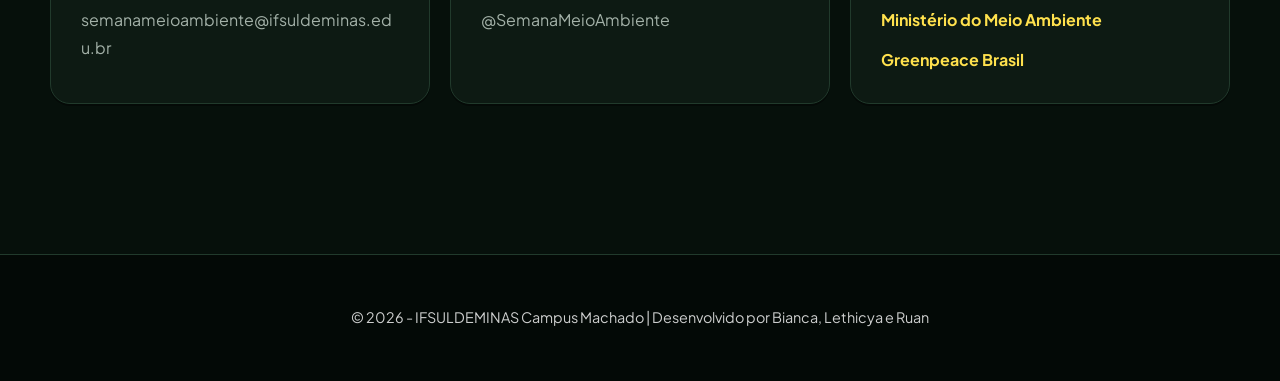
==== commit 0ea47257: "Alterações nos palestrantes" ====
--- a/index.html
+++ b/index.html
@@ -5,9 +5,9 @@
     <meta charset="UTF-8">
     <meta name="viewport" content="width=device-width, initial-scale=1.0">
     <title>Semana do Meio Ambiente 2026 - IFSULDEMINAS Campus Machado</title>
-   <link rel="icon" type="image/jpeg" href="./assets/img/favicon.jpg">
+    <link rel="icon" type="image/jpeg" href="./assets/img/favicon.jpg">
     <link rel="stylesheet" href="assets/css/style.css">
-   
+
 </head>
 
 <body>
@@ -52,7 +52,8 @@
 
                 <div class="hero-buttons">
                     <a href="#programacao" class="btn btn-primary">Ver Programação</a>
-                    <a href="#contato" class="btn btn-secondary">Inscreva-se</a>
+                    <a href="https://portal.mch.ifsuldeminas.edu.br/todas-noticias/4300-semana-do-meio-ambiente-3"
+                        class="btn btn-secondary">Inscreva-se</a>
                 </div>
             </div>
         </section>
@@ -62,7 +63,9 @@
             <div class="container">
                 <h2>SOBRE O EVENTO</h2>
                 <div class="sobre-content">
-                    <p>A Semana do Meio Ambiente do IFSULDEMINAS - Campus Machado reúne a comunidade para discutir sustentabilidade e inovação. Confira a programação, conheça os palestrantes e faça sua inscrição.</p>
+                    <p>A Semana do Meio Ambiente do IFSULDEMINAS - Campus Machado reúne a comunidade para discutir
+                        sustentabilidade e inovação. Confira a programação, conheça os palestrantes e faça sua
+                        inscrição.</p>
                 </div>
             </div>
         </section>
@@ -79,6 +82,37 @@
             </div>
         </section>
 
+        <!-- Palestrantes -->
+        <section id="palestrantes" class="section palestrantes-section">
+            <div class="container">
+                <h2>PALESTRANTES</h2>
+                <p class="section-description">Os palestrantes da edição 2026 serão divulgados em breve.</p>
+            </div>
+        </section>
+    </main>
+    <!-- Palestrantes Em Cards Futuros -->
+    <!-- <section id="palestrantes" class="section palestrantes-section">
+        <div class="container">
+            <h2>PALESTRANTES</h2>
+            <p class="section-description">Conheça quem vai participar da edição 2026</p>
+
+            <div class="grid-cards">
+                <article class="card">
+                    <img class="palestrante-foto" src="assets/img/nome-do-palestrante.jpg" alt="Foto de Nome do Palestrante">
+                    <span class="data-badge">Palestra de abertura</span>
+                    <h3>Nome do Palestrante</h3>
+                    <p>Cargo ou instituição. Uma ou duas frases sobre a trajetória e o tema da fala.</p>
+                </article>
+
+                <article class="card">
+                    <span class="data-badge">Oficina</span>
+                    <h3>Nome do Palestrante</h3>
+                    <p>Cargo ou instituição. Uma ou duas frases sobre a trajetória e o tema da fala.</p>
+                </article>
+            </div>
+        </div>
+    </section> -->
+
     <!--  Localização -->
     <section id="localizacao" class="section localizacao-section">
         <div class="container">
@@ -87,7 +121,10 @@
 
             <!--Google Maps -->
             <div class="map-responsive">
-                <iframe src="https://www.google.com/maps/embed?pb=!1m18!1m12!1m3!1d3707.1344876567537!2d-45.888538399999995!3d-21.6975013!2m3!1f0!2f0!3f0!3m2!1i1024!2i768!4f13.1!3m3!1m2!1s0x94ca6b310a64f323%3A0x9ecc3a078d5481f5!2sIFSULDEMINAS%20-%20Campus%20Machado!5e0!3m2!1spt-BR!2sbr!4v1793663571211!5m2!1spt-BR!2sbr" width="600" height="450" style="border:0;" allowfullscreen="" loading="lazy" referrerpolicy="strict-origin-when-cross-origin"></iframe>
+                <iframe
+                    src="https://www.google.com/maps/embed?pb=!1m18!1m12!1m3!1d3707.1344876567537!2d-45.888538399999995!3d-21.6975013!2m3!1f0!2f0!3f0!3m2!1i1024!2i768!4f13.1!3m3!1m2!1s0x94ca6b310a64f323%3A0x9ecc3a078d5481f5!2sIFSULDEMINAS%20-%20Campus%20Machado!5e0!3m2!1spt-BR!2sbr!4v1793663571211!5m2!1spt-BR!2sbr"
+                    width="600" height="450" style="border:0;" allowfullscreen="" loading="lazy"
+                    referrerpolicy="strict-origin-when-cross-origin"></iframe>
             </div>
         </div>
     </section>
@@ -117,7 +154,6 @@
             </div>
         </div>
     </section>
-    </main>
 
     <!-- Rodapé da Página -->
     <footer class="footer">
--- a/assets/css/style.css
+++ b/assets/css/style.css
@@ -952,4 +952,13 @@
 .grid-cards > .btn {
   grid-column: 1 / -1;
   justify-self: center;
-}+}
+
+/* .palestrante-foto {
+  width: 88px;
+  height: 88px;
+  object-fit: cover;
+  border-radius: 50%;
+  margin-bottom: 18px;
+  border: 2px solid var(--accent);
+} */
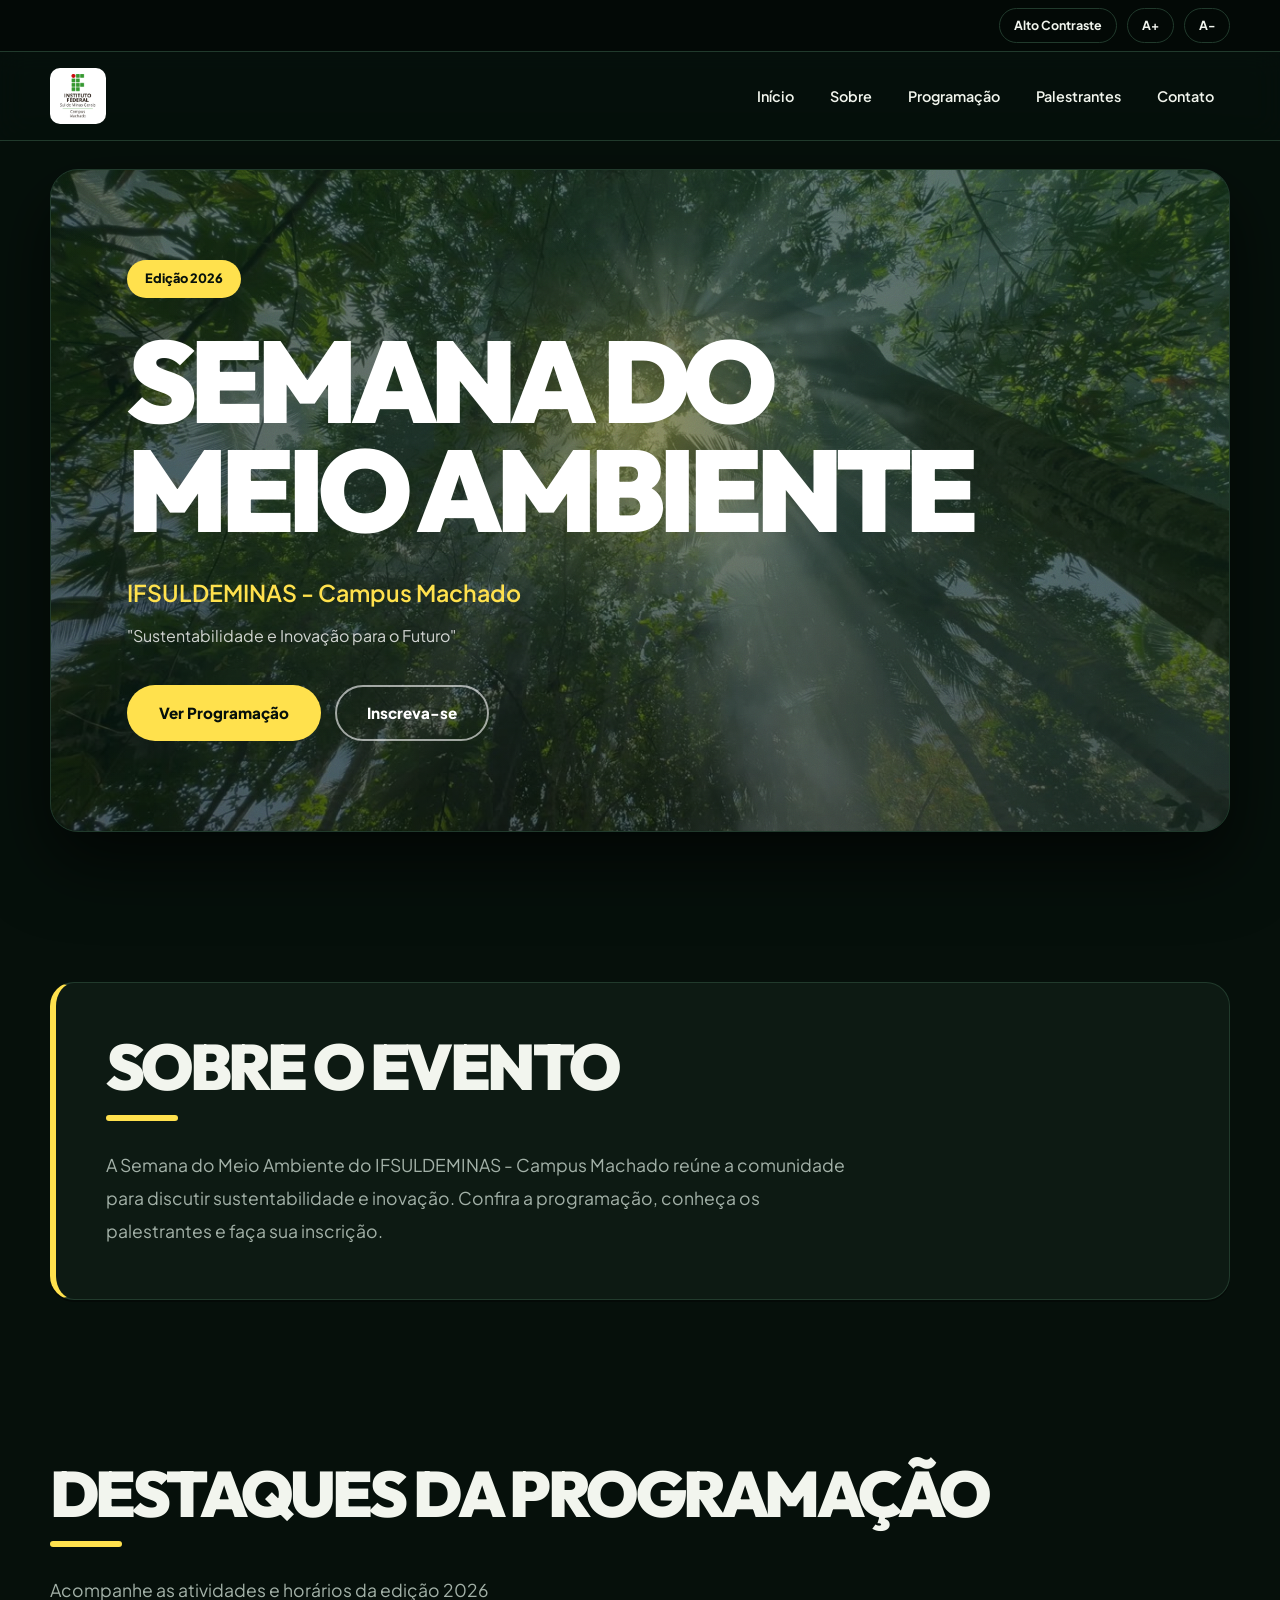
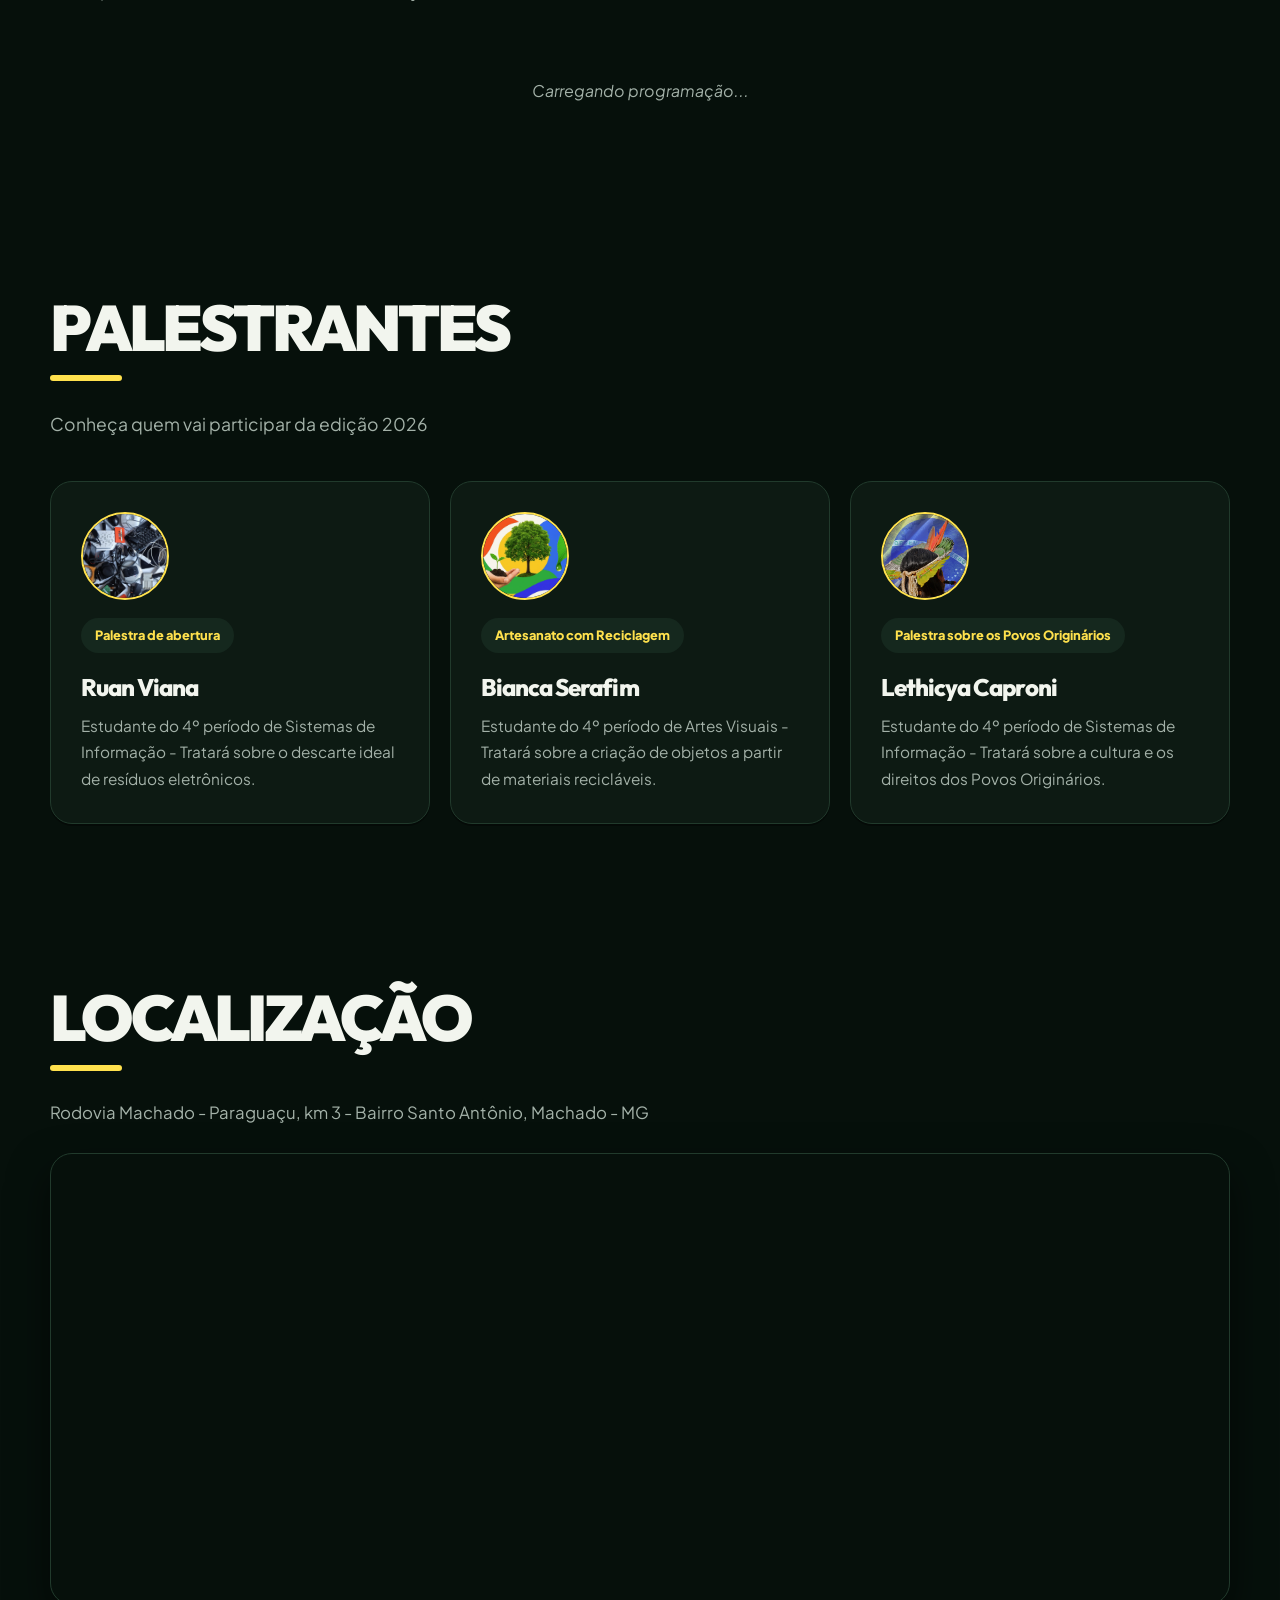
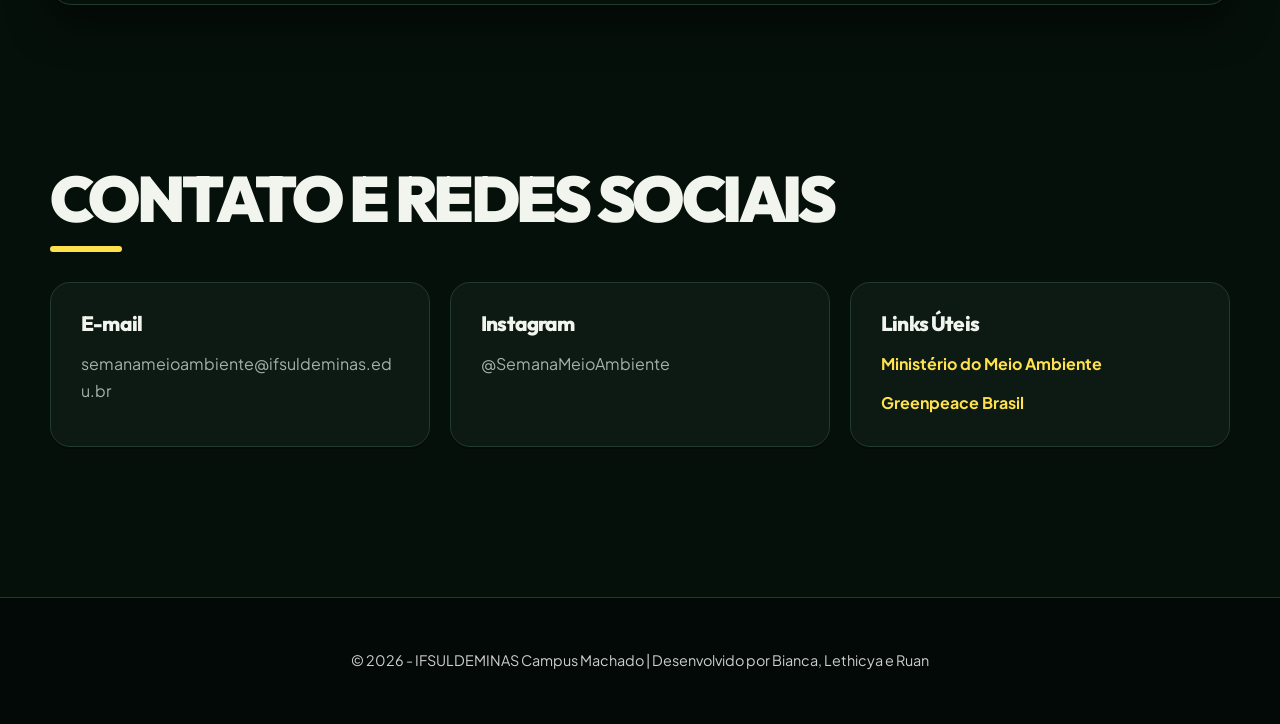
==== commit 0191bf4b: "Alterações Vinicius" ====
--- a/index.html
+++ b/index.html
@@ -82,36 +82,38 @@
             </div>
         </section>
 
-        <!-- Palestrantes -->
-        <section id="palestrantes" class="section palestrantes-section">
-            <div class="container">
-                <h2>PALESTRANTES</h2>
-                <p class="section-description">Os palestrantes da edição 2026 serão divulgados em breve.</p>
-            </div>
-        </section>
-    </main>
     <!-- Palestrantes Em Cards Futuros -->
-    <!-- <section id="palestrantes" class="section palestrantes-section">
+    <section id="palestrantes" class="section palestrantes-section">
         <div class="container">
             <h2>PALESTRANTES</h2>
             <p class="section-description">Conheça quem vai participar da edição 2026</p>
 
             <div class="grid-cards">
                 <article class="card">
-                    <img class="palestrante-foto" src="assets/img/nome-do-palestrante.jpg" alt="Foto de Nome do Palestrante">
+                    <img class="palestrante-foto" src="assets/img/ruan-viana.png" alt="Foto de Ruan Viana">
                     <span class="data-badge">Palestra de abertura</span>
-                    <h3>Nome do Palestrante</h3>
-                    <p>Cargo ou instituição. Uma ou duas frases sobre a trajetória e o tema da fala.</p>
+                    <h3>Ruan Viana</h3>
+                    <p>Estudante do 4º período de Sistemas de Informação - Tratará sobre o descarte ideal de resíduos eletrônicos.</p>
                 </article>
 
                 <article class="card">
-                    <span class="data-badge">Oficina</span>
-                    <h3>Nome do Palestrante</h3>
-                    <p>Cargo ou instituição. Uma ou duas frases sobre a trajetória e o tema da fala.</p>
+                    <img class="palestrante-foto" src="assets/img/bianca-serafim.png" alt="Foto de Bianca Serafim">
+                    <span class="data-badge">Artesanato com Reciclagem</span>
+                    <h3>Bianca Serafim</h3>
+                    <p>Estudante do 4º período de Artes Visuais - Tratará sobre a criação de objetos a partir de materiais recicláveis.</p>
                 </article>
+
+                <article class="card">
+                    <img class="palestrante-foto" src="assets/img/lethicya-caproni.png" alt="Foto de Lethicya Caproni">
+                    <span class="data-badge">Palestra sobre os Povos Originários</span>
+                    <h3>Lethicya Caproni</h3>
+                    <p>Estudante do 4º período de Sistemas de Informação - Tratará sobre a cultura e os direitos dos Povos Originários.</p>
+                </article>
+
+
             </div>
         </div>
-    </section> -->
+    </section>
 
     <!--  Localização -->
     <section id="localizacao" class="section localizacao-section">
--- a/assets/css/style.css
+++ b/assets/css/style.css
@@ -954,11 +954,11 @@
   justify-self: center;
 }
 
-/* .palestrante-foto {
+.palestrante-foto {
   width: 88px;
   height: 88px;
   object-fit: cover;
   border-radius: 50%;
   margin-bottom: 18px;
   border: 2px solid var(--accent);
-} */+}
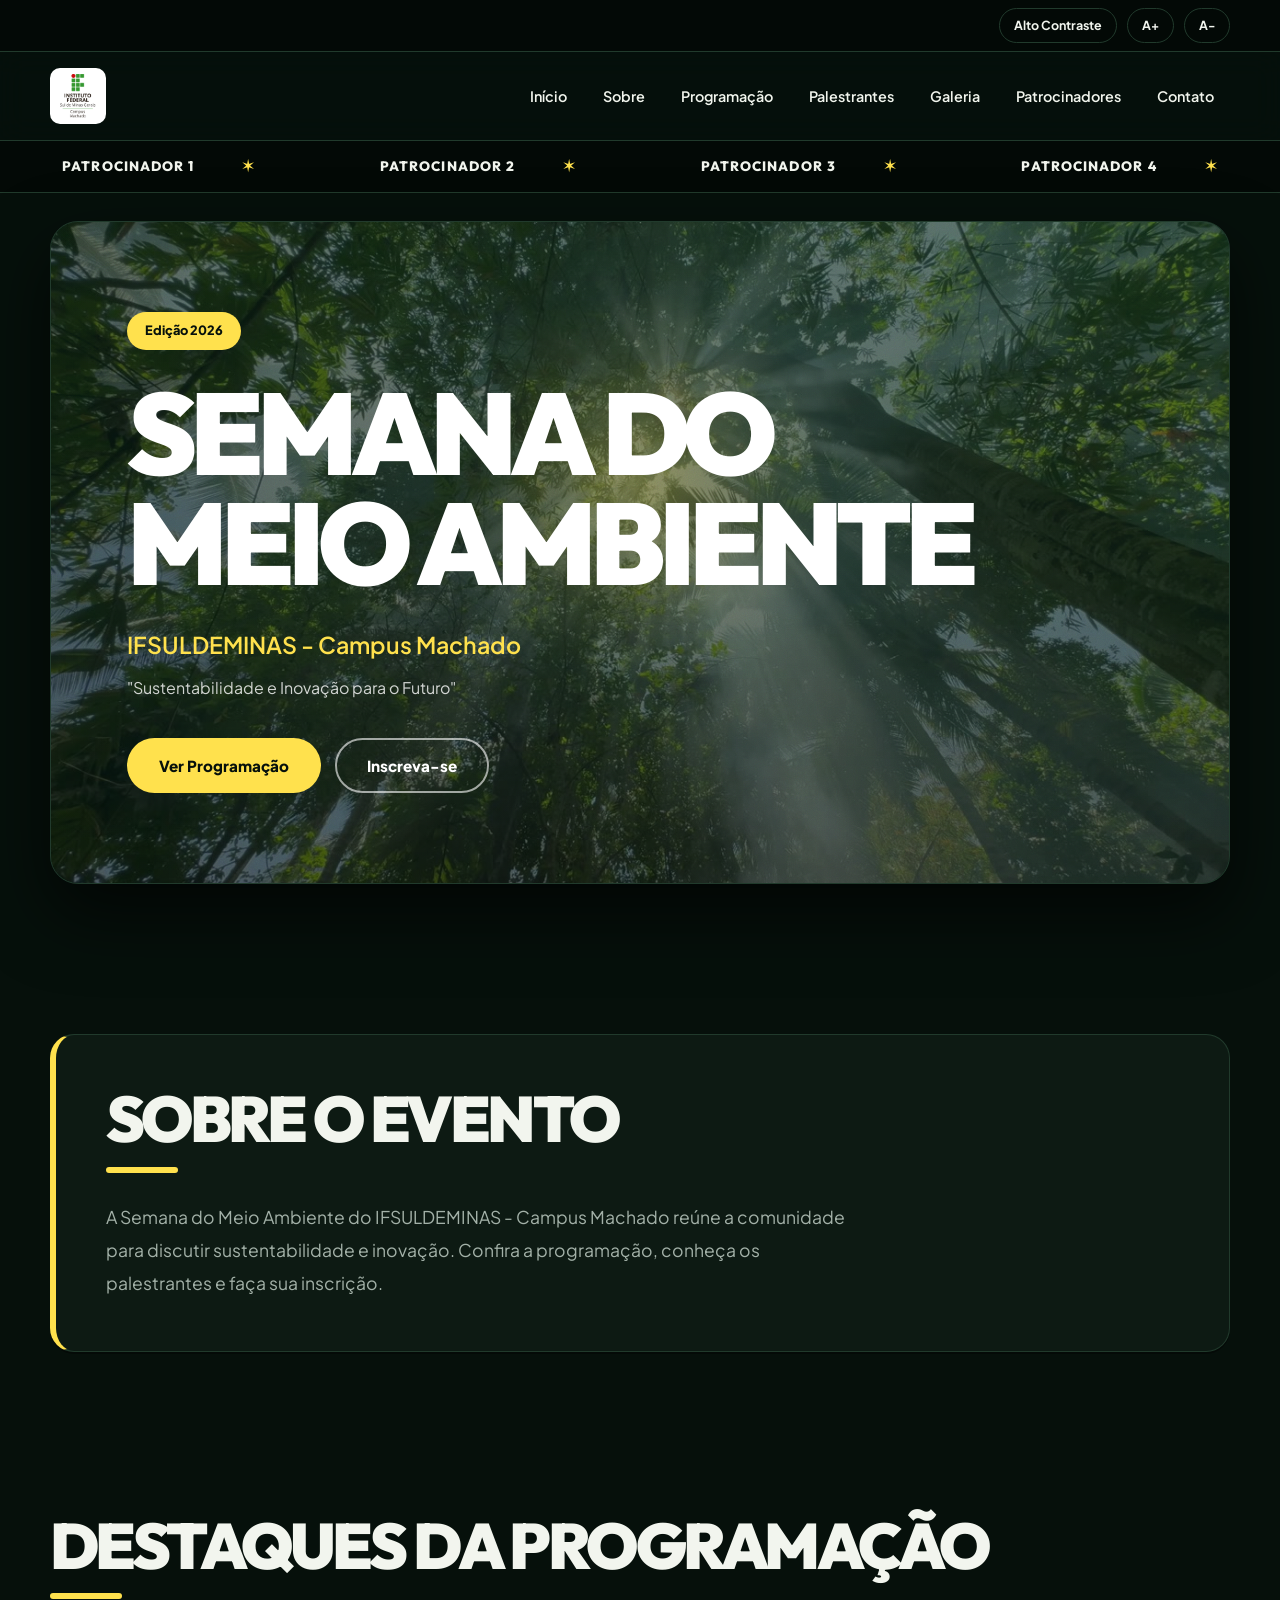
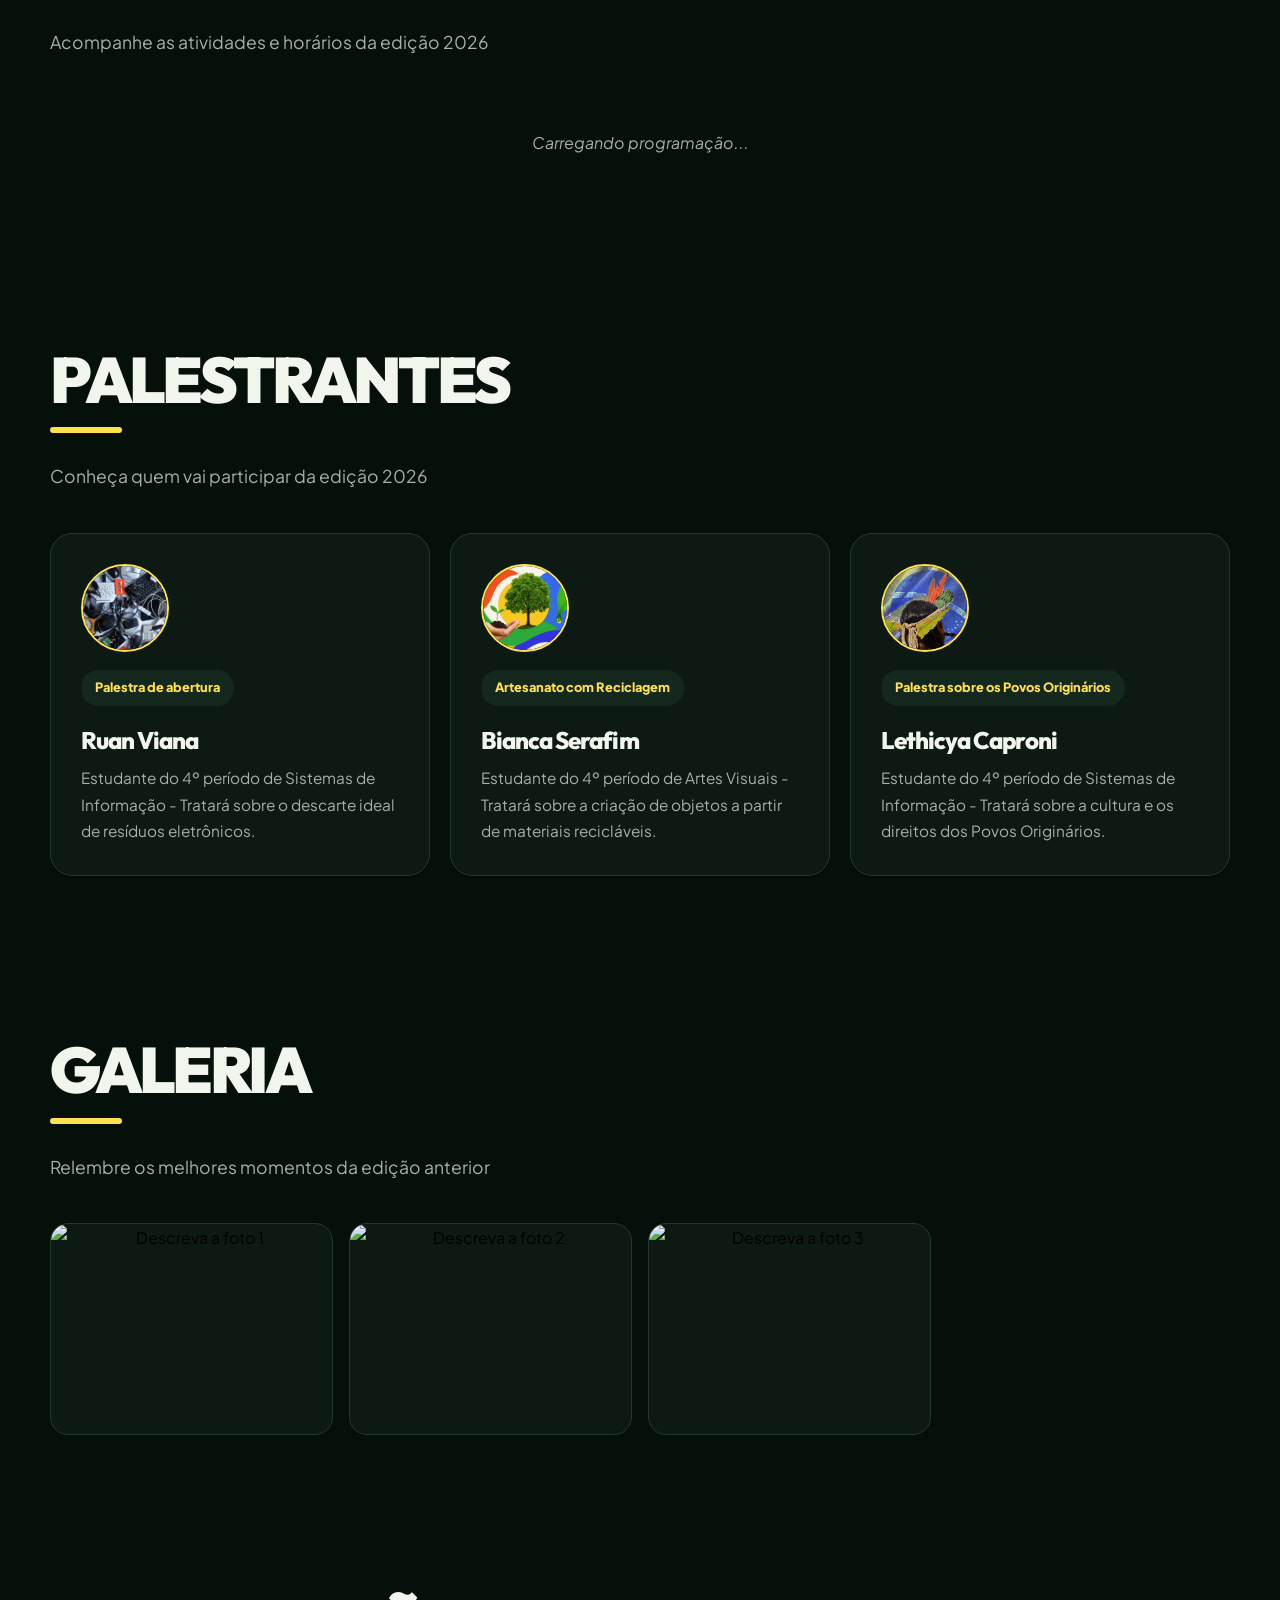
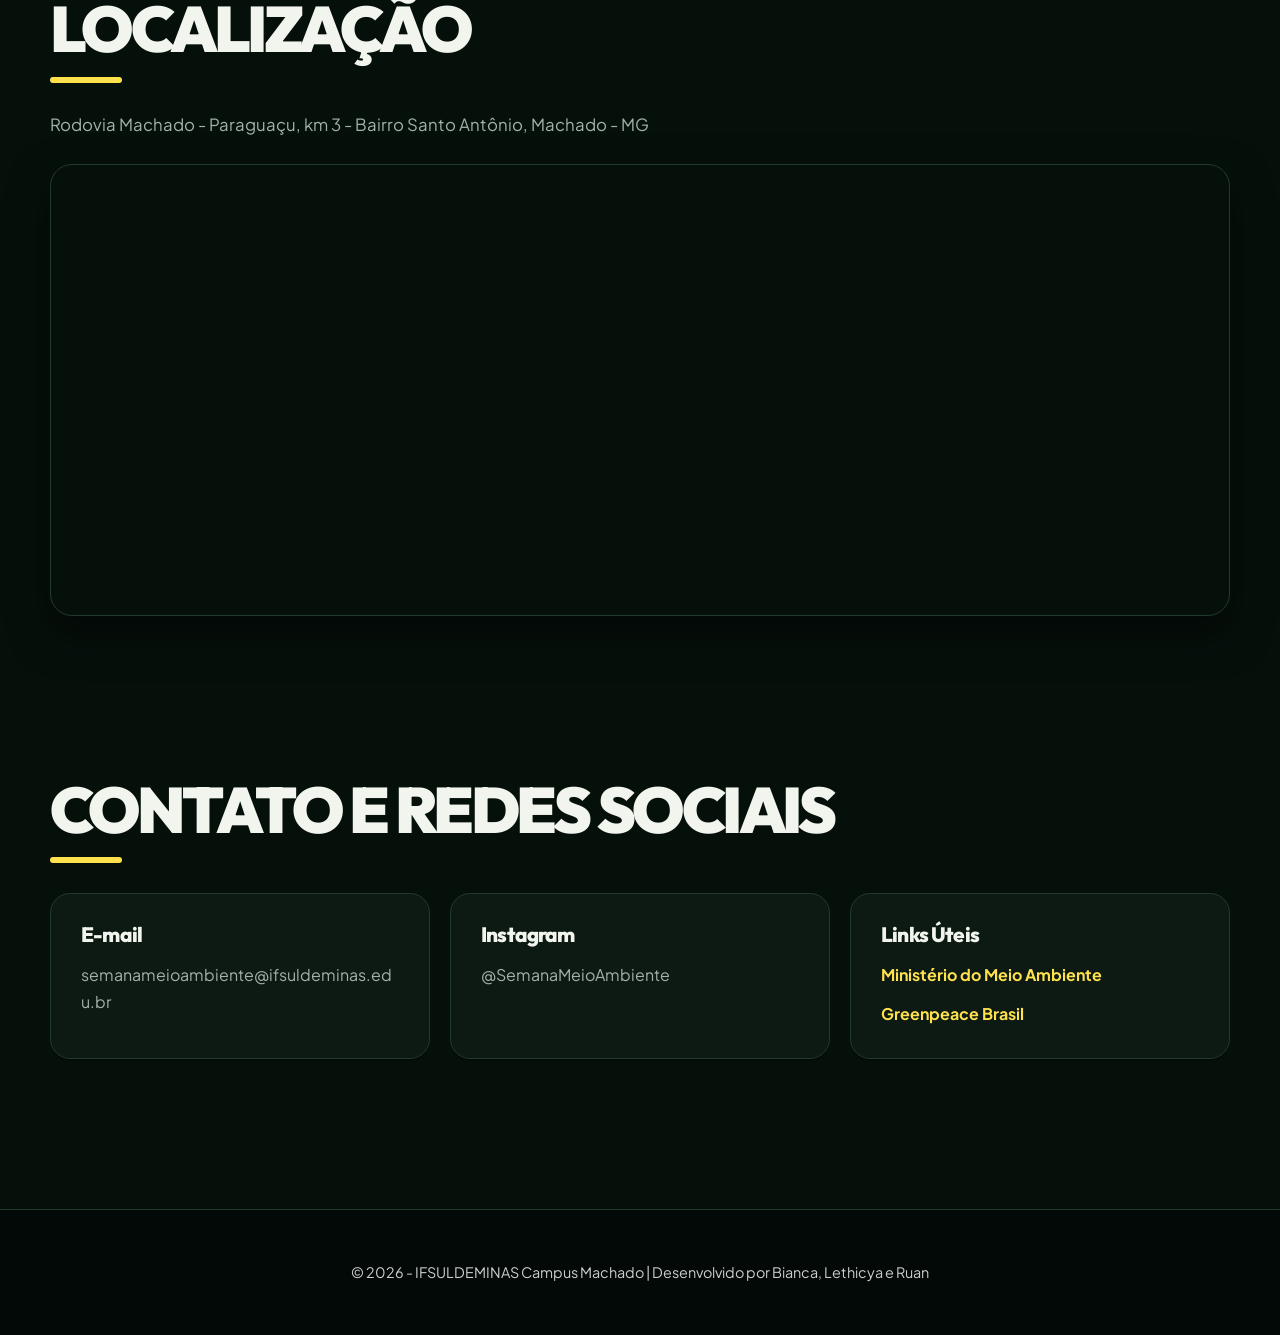
==== commit 6e0c78b7: "Adiciona galeria e patrocinadores" ====
--- a/index.html
+++ b/index.html
@@ -31,11 +31,34 @@
                     <li><a href="#sobre">Sobre</a></li>
                     <li><a href="#programacao">Programação</a></li>
                     <li><a href="#palestrantes">Palestrantes</a></li>
+                    <li><a href="#galeria">Galeria</a></li>
+                    <li><a href="patrocinadores.html">Patrocinadores</a></li>
                     <li><a href="#contato">Contato</a></li>
                 </ul>
             </nav>
         </div>
     </header>
+
+    <!-- Faixa de patrocinadores -->
+    <section class="patrocinadores-faixa" aria-label="Patrocinadores do evento">
+        <a href="patrocinadores.html" class="faixa-link" aria-label="Ver a página de patrocinadores">
+            <div class="faixa-track">
+                <ul class="faixa-lista">
+                    <li>Patrocinador 1</li>
+                    <li>Patrocinador 2</li>
+                    <li>Patrocinador 3</li>
+                    <li>Patrocinador 4</li>
+                </ul>
+                <!-- cópia idêntica, necessária para o loop sem emenda -->
+                <ul class="faixa-lista" aria-hidden="true">
+                    <li>Patrocinador 1</li>
+                    <li>Patrocinador 2</li>
+                    <li>Patrocinador 3</li>
+                    <li>Patrocinador 4</li>
+                </ul>
+            </div>
+        </a>
+    </section>
 
     <main>
         <section id="inicio" class="hero">
@@ -82,102 +105,132 @@
             </div>
         </section>
 
-    <!-- Palestrantes Em Cards Futuros -->
-    <section id="palestrantes" class="section palestrantes-section">
-        <div class="container">
-            <h2>PALESTRANTES</h2>
-            <p class="section-description">Conheça quem vai participar da edição 2026</p>
-
-            <div class="grid-cards">
-                <article class="card">
-                    <img class="palestrante-foto" src="assets/img/ruan-viana.png" alt="Foto de Ruan Viana">
-                    <span class="data-badge">Palestra de abertura</span>
-                    <h3>Ruan Viana</h3>
-                    <p>Estudante do 4º período de Sistemas de Informação - Tratará sobre o descarte ideal de resíduos eletrônicos.</p>
-                </article>
-
-                <article class="card">
-                    <img class="palestrante-foto" src="assets/img/bianca-serafim.png" alt="Foto de Bianca Serafim">
-                    <span class="data-badge">Artesanato com Reciclagem</span>
-                    <h3>Bianca Serafim</h3>
-                    <p>Estudante do 4º período de Artes Visuais - Tratará sobre a criação de objetos a partir de materiais recicláveis.</p>
-                </article>
-
-                <article class="card">
-                    <img class="palestrante-foto" src="assets/img/lethicya-caproni.png" alt="Foto de Lethicya Caproni">
-                    <span class="data-badge">Palestra sobre os Povos Originários</span>
-                    <h3>Lethicya Caproni</h3>
-                    <p>Estudante do 4º período de Sistemas de Informação - Tratará sobre a cultura e os direitos dos Povos Originários.</p>
-                </article>
-
-
+        <!-- Palestrantes Em Cards Futuros -->
+        <section id="palestrantes" class="section palestrantes-section">
+            <div class="container">
+                <h2>PALESTRANTES</h2>
+                <p class="section-description">Conheça quem vai participar da edição 2026</p>
+
+                <div class="grid-cards">
+                    <article class="card">
+                        <img class="palestrante-foto" src="assets/img/ruan-viana.png" alt="Foto de Ruan Viana">
+                        <span class="data-badge">Palestra de abertura</span>
+                        <h3>Ruan Viana</h3>
+                        <p>Estudante do 4º período de Sistemas de Informação - Tratará sobre o descarte ideal de
+                            resíduos eletrônicos.</p>
+                    </article>
+
+                    <article class="card">
+                        <img class="palestrante-foto" src="assets/img/bianca-serafim.png" alt="Foto de Bianca Serafim">
+                        <span class="data-badge">Artesanato com Reciclagem</span>
+                        <h3>Bianca Serafim</h3>
+                        <p>Estudante do 4º período de Artes Visuais - Tratará sobre a criação de objetos a partir de
+                            materiais recicláveis.</p>
+                    </article>
+
+                    <article class="card">
+                        <img class="palestrante-foto" src="assets/img/lethicya-caproni.png"
+                            alt="Foto de Lethicya Caproni">
+                        <span class="data-badge">Palestra sobre os Povos Originários</span>
+                        <h3>Lethicya Caproni</h3>
+                        <p>Estudante do 4º período de Sistemas de Informação - Tratará sobre a cultura e os direitos dos
+                            Povos Originários.</p>
+                    </article>
+
+
+                </div>
+            </div>
+        </section>
+
+        <!-- Galeria -->
+        <section id="galeria" class="section galeria-section">
+            <div class="container">
+                <h2>GALERIA</h2>
+                <p class="section-description">Relembre os melhores momentos da edição anterior</p>
+
+                <div class="galeria-grid">
+                    <button type="button" class="galeria-item">
+                        <img src="assets/img/galeria/foto-01.jpg" alt="Descreva a foto 1" loading="lazy">
+                    </button>
+                    <button type="button" class="galeria-item">
+                        <img src="assets/img/galeria/foto-02.jpg" alt="Descreva a foto 2" loading="lazy">
+                    </button>
+                    <button type="button" class="galeria-item">
+                        <img src="assets/img/galeria/foto-03.jpg" alt="Descreva a foto 3" loading="lazy">
+                    </button>
+                </div>
+            </div>
+        </section>
+
+        <!-- Foto ampliada -->
+        <dialog id="galeria-modal" class="galeria-modal" aria-label="Foto ampliada">
+            <button type="button" class="galeria-fechar" aria-label="Fechar foto">×</button>
+            <img src="" alt="">
+        </dialog>
+
+        <!--  Localização -->
+        <section id="localizacao" class="section localizacao-section">
+            <div class="container">
+                <h2>LOCALIZAÇÃO</h2>
+                <p class="endereco">Rodovia Machado - Paraguaçu, km 3 - Bairro Santo Antônio, Machado - MG</p>
+
+                <!--Google Maps -->
+                <div class="map-responsive">
+                    <iframe
+                        src="https://www.google.com/maps/embed?pb=!1m18!1m12!1m3!1d3707.1344876567537!2d-45.888538399999995!3d-21.6975013!2m3!1f0!2f0!3f0!3m2!1i1024!2i768!4f13.1!3m3!1m2!1s0x94ca6b310a64f323%3A0x9ecc3a078d5481f5!2sIFSULDEMINAS%20-%20Campus%20Machado!5e0!3m2!1spt-BR!2sbr!4v1793663571211!5m2!1spt-BR!2sbr"
+                        width="600" height="450" style="border:0;" allowfullscreen="" loading="lazy"
+                        referrerpolicy="strict-origin-when-cross-origin"></iframe>
+                </div>
+            </div>
+        </section>
+
+        <!-- Contato e Redes Sociais -->
+        <section id="contato" class="section contato-section">
+            <div class="container">
+                <h2>CONTATO E REDES SOCIAIS</h2>
+                <div class="contato-grid">
+                    <div class="contato-card">
+                        <h3>E-mail</h3>
+                        <p>semanameioambiente@ifsuldeminas.edu.br</p>
+                    </div>
+                    <div class="contato-card">
+                        <h3>Instagram</h3>
+                        <p>@SemanaMeioAmbiente</p>
+                    </div>
+                    <div class="contato-card">
+                        <h3>Links Úteis</h3>
+                        <ul>
+                            <li><a href="https://www.gov.br/mma" target="_blank" rel="noopener">Ministério do Meio
+                                    Ambiente</a></li>
+                            <li><a href="https://www.greenpeace.org/brasil/" target="_blank" rel="noopener">Greenpeace
+                                    Brasil</a></li>
+                        </ul>
+                    </div>
+                </div>
+            </div>
+        </section>
+
+        <!-- Rodapé da Página -->
+        <footer class="footer">
+            <div class="container">
+                <p>&copy; 2026 - IFSULDEMINAS Campus Machado | Desenvolvido por Bianca, Lethicya e Ruan</p>
+            </div>
+        </footer>
+
+        <!-- VLibras -->
+        <div vw class="enabled">
+            <div vw-access-button class="active"></div>
+            <div vw-plugin-wrapper>
+                <div class="vw-plugin-top-wrapper"></div>
             </div>
         </div>
-    </section>
-
-    <!--  Localização -->
-    <section id="localizacao" class="section localizacao-section">
-        <div class="container">
-            <h2>LOCALIZAÇÃO</h2>
-            <p class="endereco">Rodovia Machado - Paraguaçu, km 3 - Bairro Santo Antônio, Machado - MG</p>
-
-            <!--Google Maps -->
-            <div class="map-responsive">
-                <iframe
-                    src="https://www.google.com/maps/embed?pb=!1m18!1m12!1m3!1d3707.1344876567537!2d-45.888538399999995!3d-21.6975013!2m3!1f0!2f0!3f0!3m2!1i1024!2i768!4f13.1!3m3!1m2!1s0x94ca6b310a64f323%3A0x9ecc3a078d5481f5!2sIFSULDEMINAS%20-%20Campus%20Machado!5e0!3m2!1spt-BR!2sbr!4v1793663571211!5m2!1spt-BR!2sbr"
-                    width="600" height="450" style="border:0;" allowfullscreen="" loading="lazy"
-                    referrerpolicy="strict-origin-when-cross-origin"></iframe>
-            </div>
-        </div>
-    </section>
-
-    <!-- Contato e Redes Sociais -->
-    <section id="contato" class="section contato-section">
-        <div class="container">
-            <h2>CONTATO E REDES SOCIAIS</h2>
-            <div class="contato-grid">
-                <div class="contato-card">
-                    <h3>E-mail</h3>
-                    <p>semanameioambiente@ifsuldeminas.edu.br</p>
-                </div>
-                <div class="contato-card">
-                    <h3>Instagram</h3>
-                    <p>@SemanaMeioAmbiente</p>
-                </div>
-                <div class="contato-card">
-                    <h3>Links Úteis</h3>
-                    <ul>
-                        <li><a href="https://www.gov.br/mma" target="_blank" rel="noopener">Ministério do Meio
-                                Ambiente</a></li>
-                        <li><a href="https://www.greenpeace.org/brasil/" target="_blank" rel="noopener">Greenpeace
-                                Brasil</a></li>
-                    </ul>
-                </div>
-            </div>
-        </div>
-    </section>
-
-    <!-- Rodapé da Página -->
-    <footer class="footer">
-        <div class="container">
-            <p>&copy; 2026 - IFSULDEMINAS Campus Machado | Desenvolvido por Bianca, Lethicya e Ruan</p>
-        </div>
-    </footer>
-
-    <!-- VLibras -->
-    <div vw class="enabled">
-        <div vw-access-button class="active"></div>
-        <div vw-plugin-wrapper>
-            <div class="vw-plugin-top-wrapper"></div>
-        </div>
-    </div>
-    <script src="https://vlibras.gov.br/app/vlibras-plugin.js"></script>
-    <script>
-        new window.VLibras.Widget('https://vlibras.gov.br/app');
-    </script>
-    <!-- Scripts JavaScript (Acessibilidade e Lógica Dinâmica) -->
-    <script src="assets/js/acessibilidade.js"></script>
-    <script type="module" src="assets/js/main.js"></script>
+        <script src="https://vlibras.gov.br/app/vlibras-plugin.js"></script>
+        <script>
+            new window.VLibras.Widget('https://vlibras.gov.br/app');
+        </script>
+        <!-- Scripts JavaScript (Acessibilidade e Lógica Dinâmica) -->
+        <script src="assets/js/acessibilidade.js"></script>
+        <script type="module" src="assets/js/main.js"></script>
 </body>
 
 </html>
--- a/assets/css/style.css
+++ b/assets/css/style.css
@@ -961,4 +961,283 @@
   border-radius: 50%;
   margin-bottom: 18px;
   border: 2px solid var(--accent);
+}
+
+/*18. FAIXA DE PATROCINADORES*/
+
+.patrocinadores-faixa {
+  position: relative;
+  overflow: hidden;
+
+  background: var(--primary-dark);
+  border-bottom: 1px solid var(--border-color);
+}
+
+.faixa-link {
+  display: block;
+  padding: 14px 0;
+
+  color: var(--text-dark);
+  text-decoration: none;
+}
+
+.faixa-track {
+  display: flex;
+  width: max-content;
+  animation: faixa-rolar 35s linear infinite;
+}
+
+.faixa-lista {
+  display: flex;
+  flex-shrink: 0;
+  align-items: center;
+  justify-content: space-around;
+
+  /* cada lista ocupa pelo menos a tela inteira, mesmo com poucos nomes */
+  min-width: 100vw;
+  list-style: none;
+}
+
+.faixa-lista li {
+  display: flex;
+  align-items: center;
+
+  padding: 0 24px;
+  white-space: nowrap;
+
+  font-family: var(--font-heading);
+  font-size: 0.85rem;
+  font-weight: 800;
+  letter-spacing: 0.08em;
+  text-transform: uppercase;
+}
+
+.faixa-lista li::after {
+  content: "✶";
+  margin-left: 48px;
+  color: var(--accent);
+}
+
+/* Se usar logos no lugar dos nomes: <li><img src="..." alt="Nome"></li> */
+.faixa-lista img {
+  height: 34px;
+  width: auto;
+
+  background: #ffffff;
+  padding: 4px 10px;
+  border-radius: 8px;
+}
+
+@keyframes faixa-rolar {
+  to {
+    transform: translateX(-50%);
+  }
+}
+
+/* Pausa com mouse, teclado ou o botão de pausar */
+.faixa-link:hover .faixa-track,
+.faixa-link:focus-visible .faixa-track,
+.faixa-track.pausada {
+  animation-play-state: paused;
+}
+
+.faixa-pause {
+  position: absolute;
+  top: 50%;
+  right: 12px;
+  z-index: 2;
+  transform: translateY(-50%);
+
+  background: var(--primary-dark);
+  color: var(--text-dark);
+  border: 1px solid var(--border-color);
+  border-radius: 100px;
+
+  padding: 4px 12px;
+  font-size: 0.72rem;
+  font-weight: 700;
+
+  transition: background var(--transition), color var(--transition);
+}
+
+.faixa-pause:hover {
+  background: var(--accent);
+  color: var(--text-on-accent);
+  border-color: var(--accent);
+}
+
+body.high-contrast .patrocinadores-faixa {
+  border-bottom: 2px solid #ffff00;
+}
+
+/* Quem pediu menos movimento vê a lista parada, em linhas */
+@media (prefers-reduced-motion: reduce) {
+  .faixa-track {
+    animation: none;
+    width: auto;
+    justify-content: center;
+  }
+
+  .faixa-lista {
+    min-width: 0;
+    flex-wrap: wrap;
+    justify-content: center;
+    row-gap: 8px;
+  }
+
+  .faixa-lista[aria-hidden="true"] {
+    display: none;
+  }
+
+  .faixa-pause {
+    display: none;
+  }
+}
+
+/* 19. GALERIA DE FOTOS*/
+
+.galeria-grid {
+  display: grid;
+  grid-template-columns: repeat(auto-fill, minmax(min(100%, 240px), 1fr));
+  gap: 16px;
+}
+
+.galeria-item {
+  display: block;
+  overflow: hidden;
+  cursor: zoom-in;
+
+  padding: 0;
+  aspect-ratio: 4 / 3;
+
+  background: var(--card-bg);
+  border: 1px solid var(--border-color);
+  border-radius: 18px;
+
+  transition: transform var(--transition), border-color var(--transition);
+}
+
+.galeria-item img {
+  width: 100%;
+  height: 100%;
+  object-fit: cover;
+  transition: transform 0.4s ease;
+}
+
+.galeria-item:hover,
+.galeria-item:focus-visible {
+  transform: translateY(-4px);
+  border-color: var(--accent);
+}
+
+.galeria-item:hover img {
+  transform: scale(1.05);
+}
+
+/* Foto ampliada */
+.galeria-modal {
+  max-width: min(92vw, 1100px);
+  max-height: 90vh;
+  margin: auto;
+  padding: 0;
+
+  background: transparent;
+  border: none;
+}
+
+.galeria-modal::backdrop {
+  background: rgba(0, 0, 0, 0.85);
+}
+
+.galeria-modal img {
+  max-width: 100%;
+  max-height: 88vh;
+  margin-inline: auto;
+  border-radius: 16px;
+}
+
+.galeria-fechar {
+  position: absolute;
+  top: 10px;
+  right: 10px;
+  z-index: 1;
+
+  width: 44px;
+  height: 44px;
+
+  background: var(--accent);
+  color: var(--text-on-accent);
+  border: none;
+  border-radius: 50%;
+
+  font-size: 1.6rem;
+  font-weight: 800;
+  line-height: 1;
+}
+
+.galeria-fechar:hover {
+  background: var(--accent-hover);
+}
+
+/*20. PÁGINA DE PATROCINADORES*/
+
+.pagina-titulo {
+  padding: 80px 0 20px;
+}
+
+.pagina-titulo .badge {
+  margin-bottom: 18px;
+}
+
+.pagina-titulo h1 {
+  margin-bottom: 20px;
+
+  font-size: clamp(2.6rem, 8vw, 6rem);
+  font-weight: 900;
+  line-height: 0.95;
+  letter-spacing: -0.06em;
+}
+
+.patrocinador-logo {
+  display: flex;
+  align-items: center;
+  justify-content: center;
+
+  width: 100%;
+  height: 110px;
+  padding: 14px;
+  margin-bottom: 20px;
+
+  background: #ffffff;
+  border-radius: 14px;
+}
+
+.patrocinador-logo img {
+  max-width: 100%;
+  max-height: 100%;
+  object-fit: contain;
+}
+
+.card .link-patrocinador {
+  margin-top: auto;
+  padding-top: 16px;
+
+  color: var(--accent);
+  font-weight: 700;
+  text-underline-offset: 4px;
+}
+
+.card:hover .link-patrocinador {
+  color: var(--text-on-accent);
+}
+
+/* Página atual no menu */
+.nav-links a[aria-current="page"] {
+  background: var(--surface-soft);
+  color: var(--accent);
+}
+
+body.high-contrast .nav-links a[aria-current="page"] {
+  background: #ffff00;
+  color: #000000;
 }
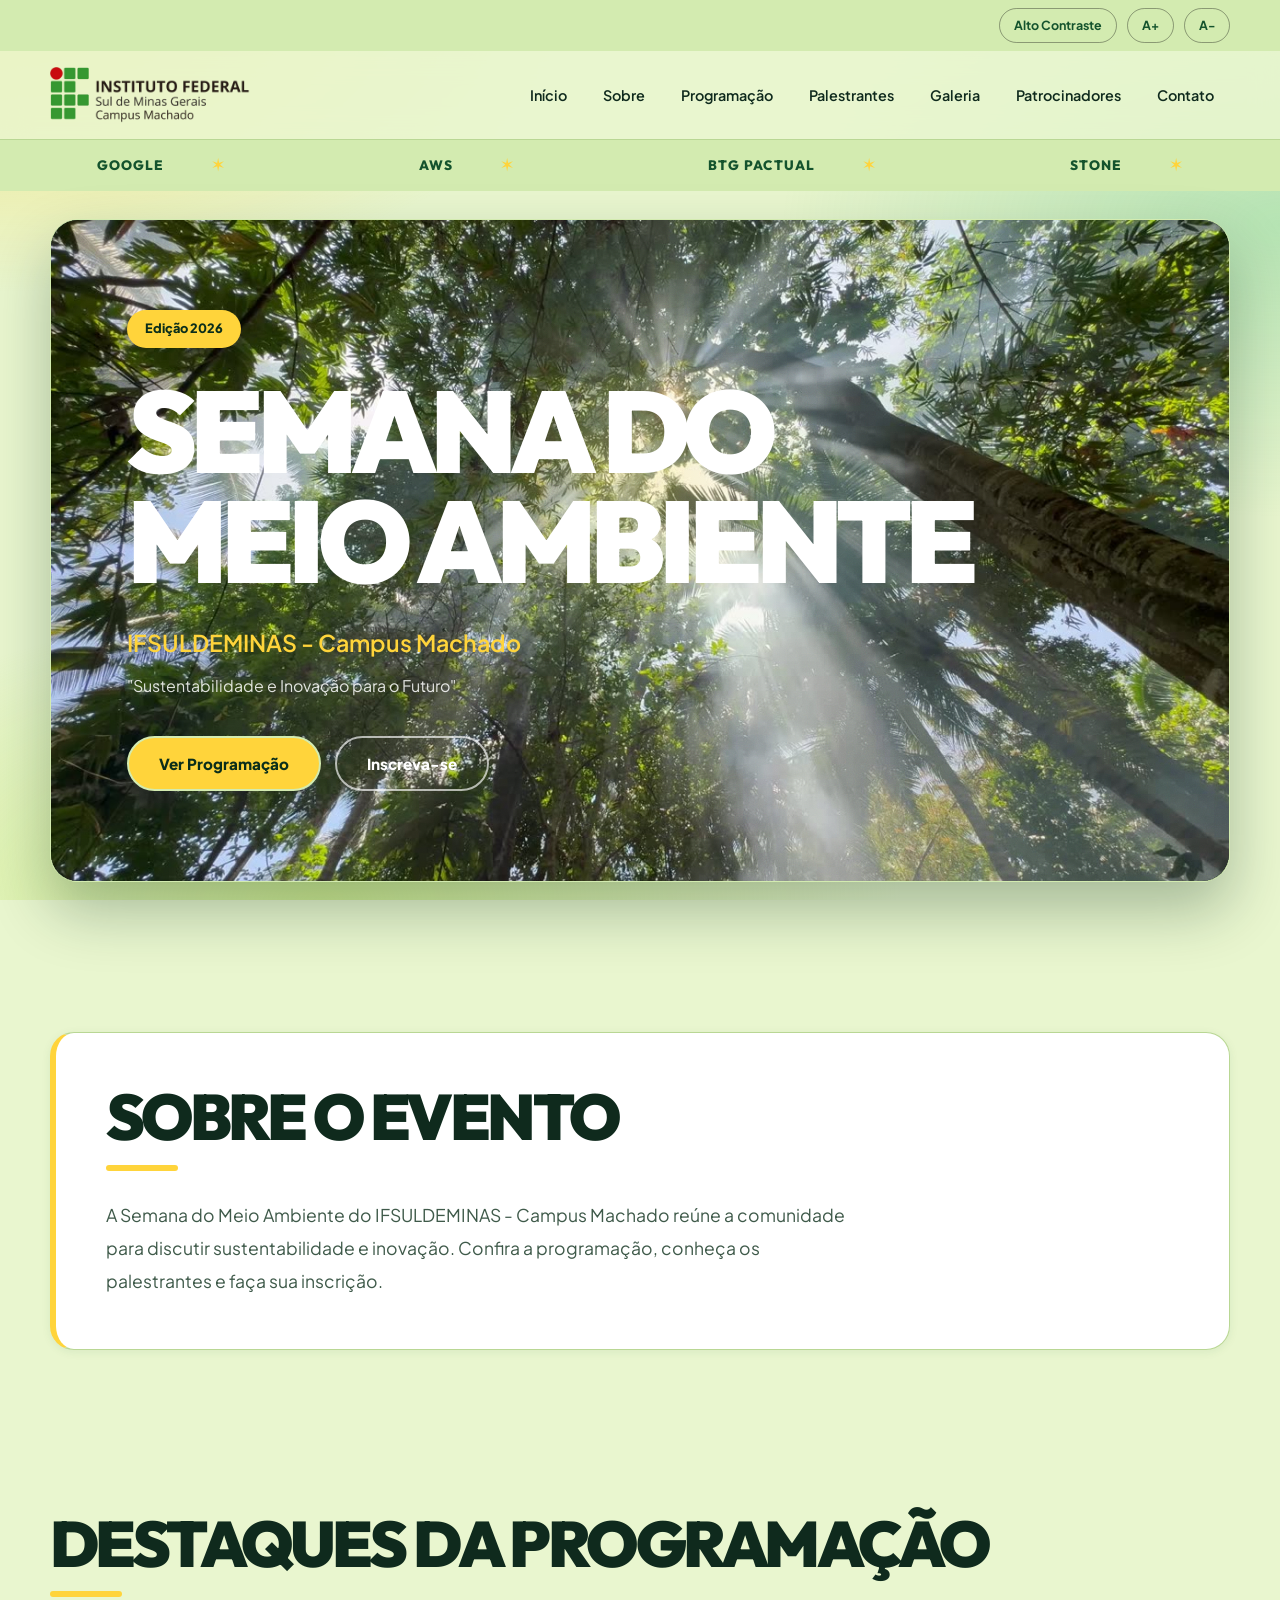
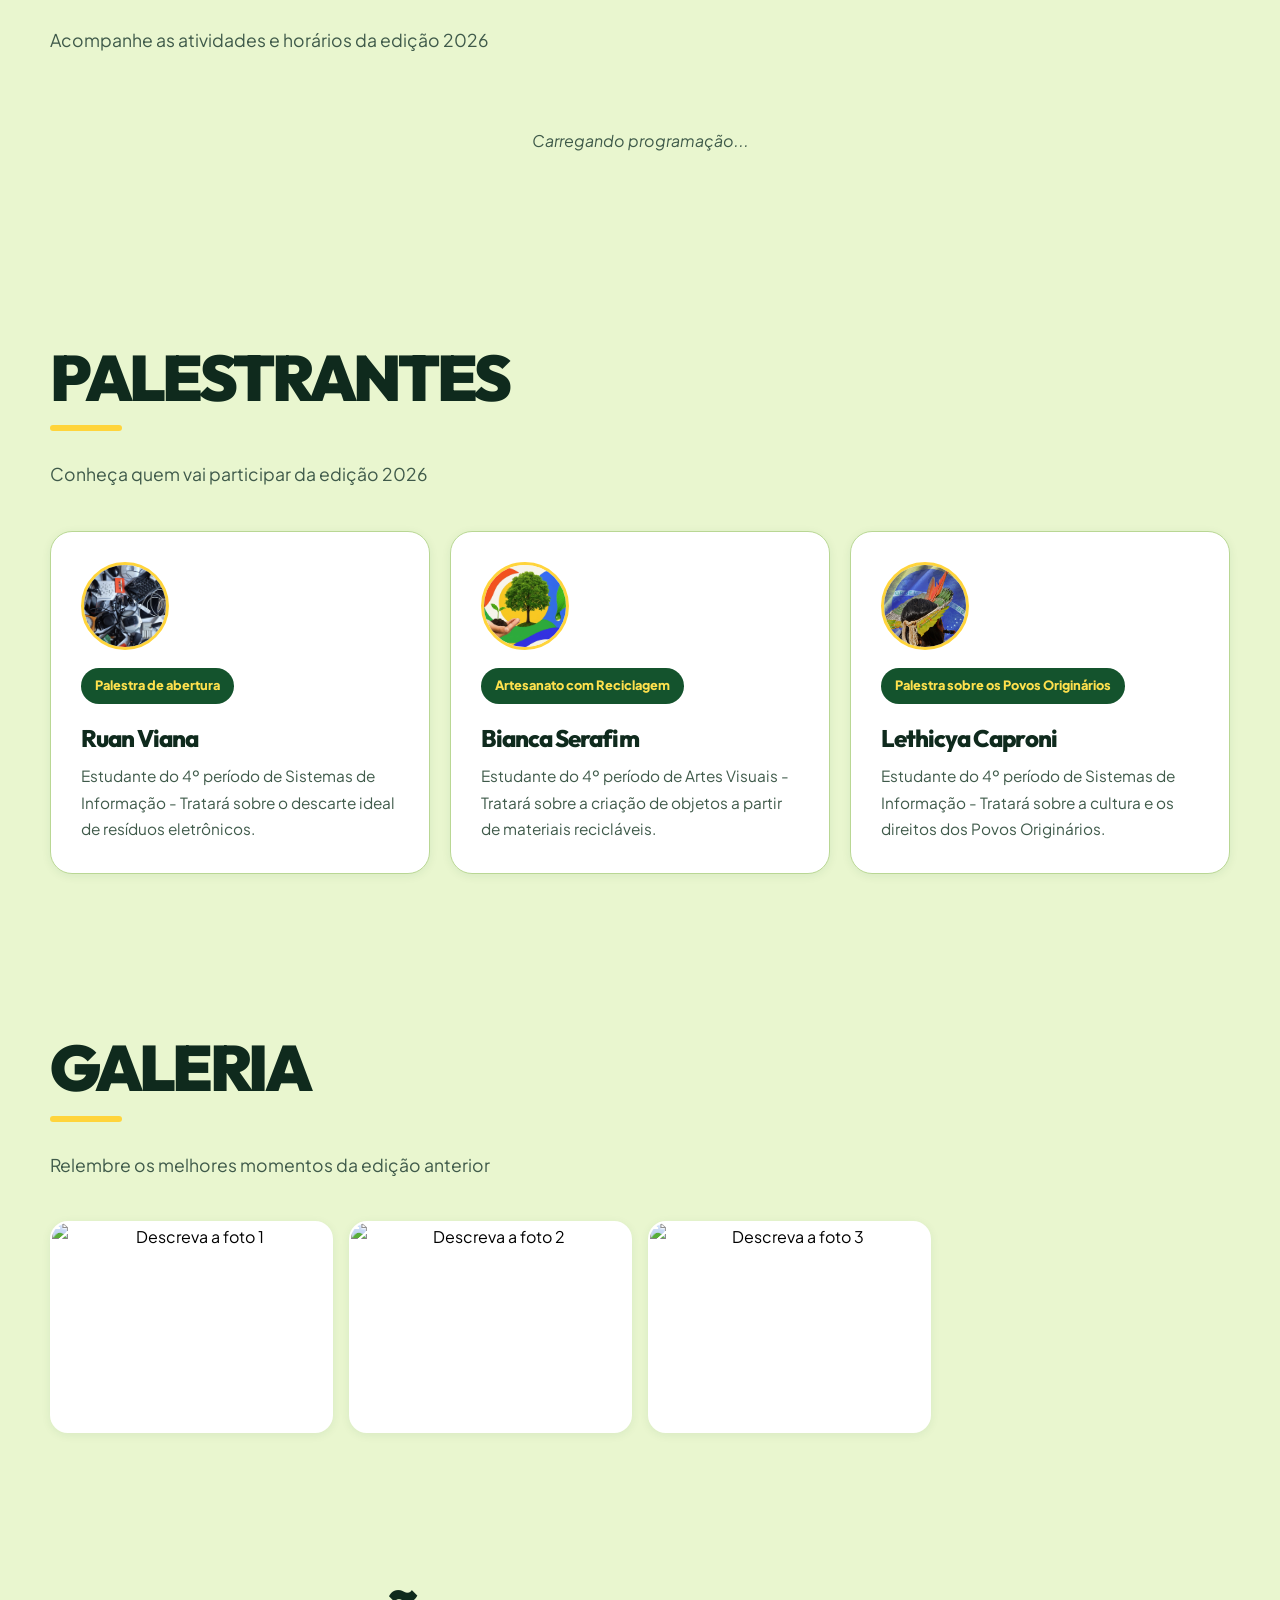
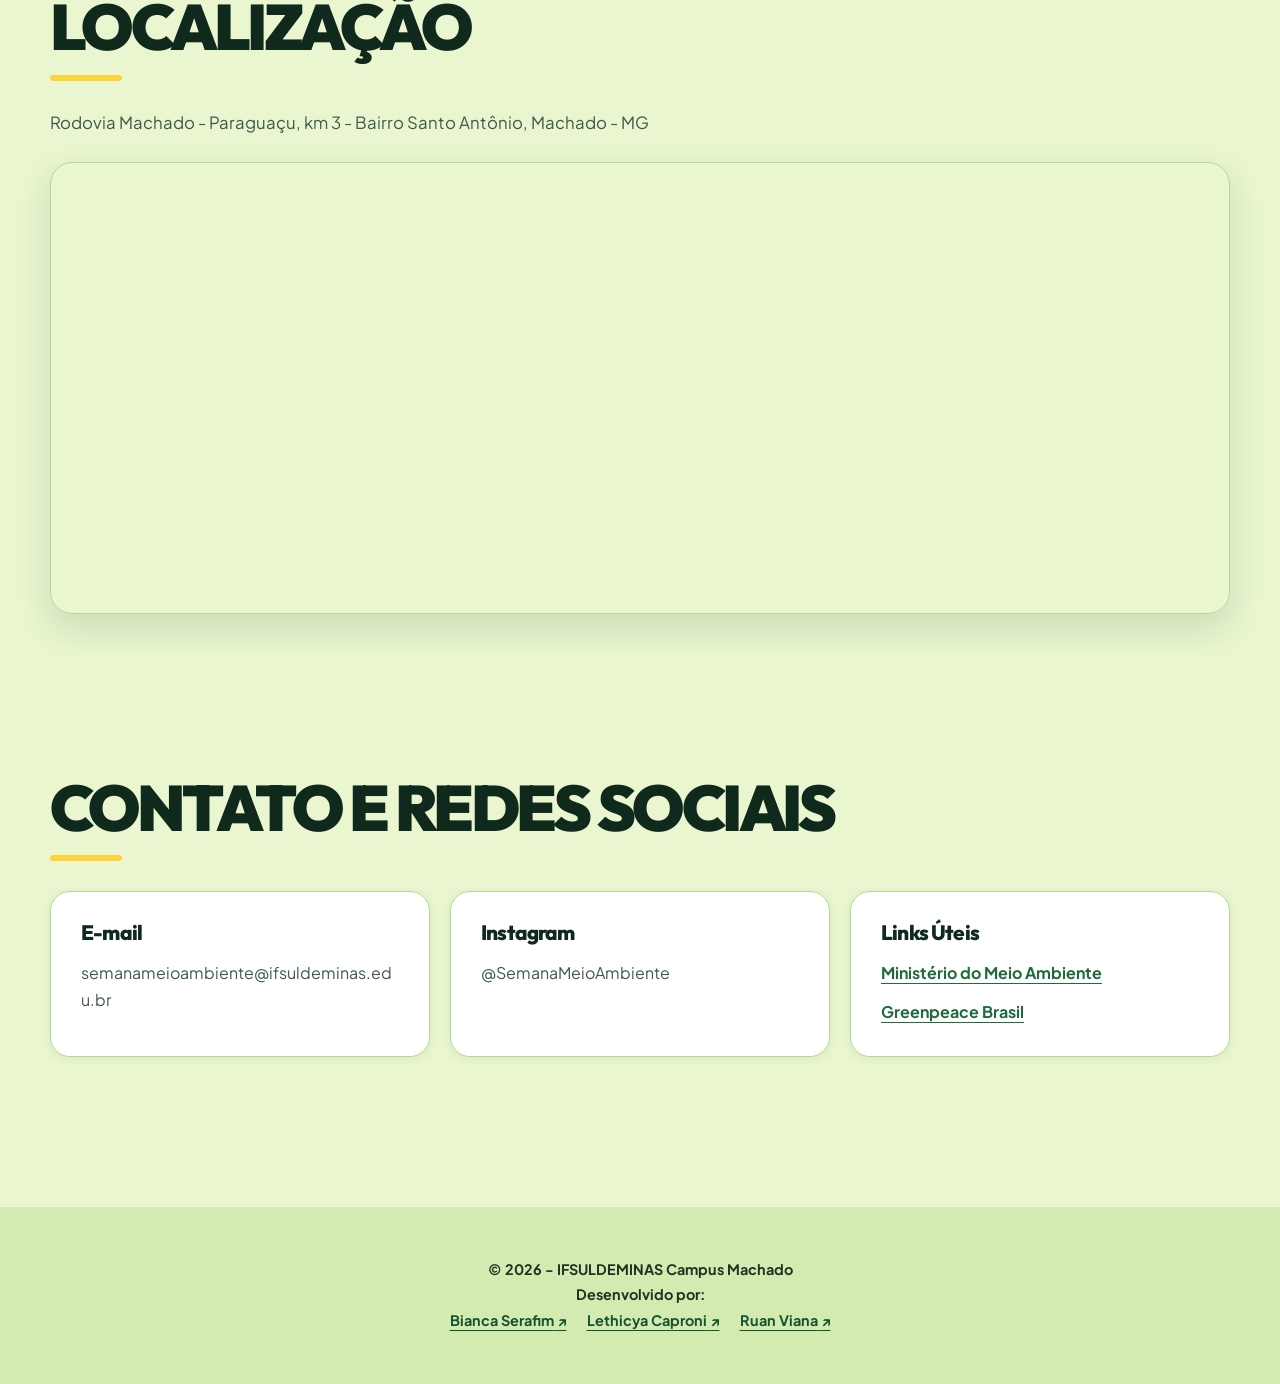
==== commit 645e0ca0: "Alterações-Cores" ====
--- a/index.html
+++ b/index.html
@@ -44,17 +44,17 @@
         <a href="patrocinadores.html" class="faixa-link" aria-label="Ver a página de patrocinadores">
             <div class="faixa-track">
                 <ul class="faixa-lista">
-                    <li>Patrocinador 1</li>
-                    <li>Patrocinador 2</li>
-                    <li>Patrocinador 3</li>
-                    <li>Patrocinador 4</li>
+                    <li>Google</li>
+                    <li>AWS</li>
+                    <li>BTG Pactual</li>
+                    <li>Stone</li>
                 </ul>
                 <!-- cópia idêntica, necessária para o loop sem emenda -->
                 <ul class="faixa-lista" aria-hidden="true">
-                    <li>Patrocinador 1</li>
-                    <li>Patrocinador 2</li>
-                    <li>Patrocinador 3</li>
-                    <li>Patrocinador 4</li>
+                     <li>Google</li>
+                    <li>AWS</li>
+                    <li>BTG Pactual</li>
+                    <li>Stone</li>
                 </ul>
             </div>
         </a>
@@ -213,7 +213,15 @@
         <!-- Rodapé da Página -->
         <footer class="footer">
             <div class="container">
-                <p>&copy; 2026 - IFSULDEMINAS Campus Machado | Desenvolvido por Bianca, Lethicya e Ruan</p>
+                <p>&copy; 2026 - IFSULDEMINAS Campus Machado</p>
+                <p>Desenvolvido por: </p>
+                <div class="desenvolvedor-links">
+                <ul>
+                    <li><a href="https://biancaserafim.github.io/meu-cv/" target="_blank" rel="noopener">Bianca Serafim</a></li>
+                    <li><a href="https://lethicyacaproni.github.io/meu-cv/" target="_blank" rel="noopener">Lethicya Caproni</a></li>
+                    <li><a href="https://ruanvianaa.github.io/meu-cv/" target="_blank" rel="noopener">Ruan Viana</a></li>
+                </ul>
+                </div>
             </div>
         </footer>
 
--- a/assets/css/style.css
+++ b/assets/css/style.css
@@ -1,25 +1,32 @@
 @import url("https://fonts.googleapis.com/css2?family=Outfit:wght@400;500;600;700;800;900&family=Plus+Jakarta+Sans:wght@400;500;600;700&display=swap");
 
-/* 1. IDENTIDADE VISUAL Floresta à noite + amarelo de alerta */
+/* ==========================================
+   1. IDENTIDADE VISUAL
+   Tema claro: fundo lima vivo + verde-floresta + amarelo
+========================================== */
 
 :root {
-  --bg-main: #06100b;
-  --primary: #0e231a;
-  --primary-light: #8fd19e;
-  --primary-dark: #030906;
-
-  --accent: #ffe14d;
-  --accent-hover: #fff08a;
-
-  --text-dark: #f2f5ee;
-  --text-muted: #a3b1a8;
-
-  --card-bg: #0d1a13;
-  --surface-soft: #15281e;
-  --border-color: #213a2c;
-
-  --text-on-primary: #f2f5ee;
-  --text-on-accent: #06100b;
+  --bg-main: #e9f6cf;
+  --primary: #14532d;
+  --primary-light: #1f6b3b;
+  --primary-dark: #d3ebb0;
+
+  --accent: #ffd43b;
+  --accent-hover: #ffe066;
+
+  --text-dark: #0f2a1d;
+  --text-muted: #3f5a4a;
+
+  --card-bg: #ffffff;
+  --surface-soft: #d3ebb0;
+  --border-color: #b9d794;
+
+  --text-on-primary: #ffffff;
+  --text-on-accent: #0b2e1a;
+
+  /* etiqueta de data dos cards */
+  --badge-bg: #14532d;
+  --badge-fg: #ffe14d;
 
   --font-heading: "Outfit", sans-serif;
   --font-body: "Plus Jakarta Sans", sans-serif;
@@ -27,9 +34,9 @@
   --font-size-base: 1rem;
   --border-radius: 18px;
 
-  --shadow-sm: 0 2px 0 rgba(0, 0, 0, 0.4);
-  --shadow-md: 0 18px 40px rgba(0, 0, 0, 0.55);
-  --shadow-lg: 0 30px 70px rgba(0, 0, 0, 0.65);
+  --shadow-sm: 0 2px 10px rgba(20, 83, 45, 0.08);
+  --shadow-md: 0 14px 34px rgba(20, 83, 45, 0.15);
+  --shadow-lg: 0 28px 60px rgba(11, 46, 26, 0.3);
 
   --transition: 0.25s ease;
 
@@ -38,7 +45,9 @@
   --my: 40%;
 }
 
-/*2. ACESSIBILIDADE - ALTO CONTRASTE*/
+/* ==========================================
+   2. ACESSIBILIDADE - ALTO CONTRASTE
+========================================== */
 
 body.high-contrast {
   --bg-main: #000000;
@@ -59,12 +68,17 @@
   --text-on-primary: #000000;
   --text-on-accent: #000000;
 
+  --badge-bg: #111111;
+  --badge-fg: #ffff00;
+
   --shadow-sm: none;
   --shadow-md: none;
   --shadow-lg: none;
 }
 
-/*3. RESET E CONFIGURAÇÕES GERAIS*/
+/* ==========================================
+   3. RESET E CONFIGURAÇÕES GERAIS
+========================================== */
 
 * {
   margin: 0;
@@ -89,6 +103,36 @@
     color var(--transition);
 }
 
+/* Manchas de cor fixas no fundo: dão vida à página */
+body::before {
+  content: "";
+  position: fixed;
+  inset: 0;
+  z-index: -1;
+  pointer-events: none;
+
+  background:
+    radial-gradient(
+      ellipse 70% 50% at 0% 0%,
+      rgba(255, 212, 59, 0.5),
+      transparent 65%
+    ),
+    radial-gradient(
+      ellipse 60% 50% at 100% 25%,
+      rgba(72, 187, 120, 0.32),
+      transparent 65%
+    ),
+    radial-gradient(
+      ellipse 70% 50% at 25% 100%,
+      rgba(190, 230, 90, 0.5),
+      transparent 65%
+    );
+}
+
+body.high-contrast::before {
+  display: none;
+}
+
 h1,
 h2,
 h3,
@@ -125,9 +169,21 @@
   margin-inline: auto;
 }
 
+/* Foco: verde-escuro nas áreas claras, amarelo nas áreas escuras */
 :focus-visible {
-  outline: 3px solid var(--accent);
+  outline: 3px solid var(--primary-dark);
   outline-offset: 4px;
+}
+
+.accessibility-bar :focus-visible,
+.hero :focus-visible,
+.footer :focus-visible,
+.patrocinadores-faixa :focus-visible {
+  outline-color: var(--accent);
+}
+
+body.high-contrast :focus-visible {
+  outline-color: #ffff00;
 }
 
 ::selection {
@@ -135,11 +191,10 @@
   color: var(--text-on-accent);
 }
 
-/* 4. BARRA DE ACESSIBILIDADE*/
+/*4. BARRA DE ACESSIBILIDADE*/
 
 .accessibility-bar {
   background: var(--primary-dark);
-  border-bottom: 1px solid var(--border-color);
   padding: 8px 0;
 }
 
@@ -153,8 +208,8 @@
 
 .accessibility-bar button {
   background: transparent;
-  color: var(--text-dark);
-  border: 1px solid var(--border-color);
+  color: #14532d;
+  border: 1px solid rgba(0, 0, 0, 0.35);
   padding: 6px 14px;
   border-radius: 100px;
   font-size: 0.78rem;
@@ -168,6 +223,11 @@
   border-color: var(--accent);
 }
 
+.accessibility-bar button:disabled {
+  opacity: 0.4;
+  cursor: not-allowed;
+}
+
 body.high-contrast .accessibility-bar {
   border-bottom: 2px solid #ffff00;
 }
@@ -183,11 +243,9 @@
   background: #ffff00;
 }
 
-.accessibility-bar button:disabled {
-  opacity: 0.4;
-  cursor: not-allowed;
-}
-
+/* ==========================================
+   5. HEADER E NAVEGAÇÃO
+========================================== */
 
 .header {
   position: sticky;
@@ -201,7 +259,7 @@
 
 @supports (backdrop-filter: blur(12px)) {
   body:not(.high-contrast) .header {
-    background: rgba(6, 16, 11, 0.82);
+    background: rgba(233, 246, 207, 0.85);
     backdrop-filter: blur(14px);
   }
 }
@@ -220,9 +278,7 @@
   object-fit: contain;
   flex-shrink: 0;
 
-  background: #ffffff;
-  padding: 6px 10px;
-  border-radius: 10px;
+  
 }
 
 .nav-links {
@@ -259,6 +315,10 @@
   color: #000000;
 }
 
+/* ==========================================
+   6. HERO
+   Bloco escuro com vídeo: contraste forte com o fundo claro
+========================================== */
 
 .hero {
   position: relative;
@@ -280,7 +340,7 @@
   color: #ffffff;
 
   border-radius: 28px;
-  border: 1px solid var(--border-color);
+  border: 1px solid var(--primary-dark);
 
   background:
     linear-gradient(
@@ -301,7 +361,7 @@
   width: 100%;
   height: 100%;
   object-fit: cover;
-  opacity: 0.35;
+  opacity: 1.00;
   pointer-events: none;
 }
 
@@ -375,7 +435,7 @@
   max-width: 560px;
   font-size: 1rem;
   font-weight: 400;
-  opacity: 0.8;
+  opacity: 0.85;
   margin-bottom: 36px;
 }
 
@@ -386,7 +446,41 @@
   gap: 14px;
 }
 
-/*7. BOTÕES */
+/* Botão de pausar o vídeo do hero */
+.hero-pause {
+  position: absolute;
+  right: 24px;
+  bottom: 24px;
+  z-index: 2;
+
+  background: rgba(6, 16, 11, 0.6);
+  color: #ffffff;
+  border: 1px solid rgba(255, 255, 255, 0.4);
+  border-radius: 100px;
+  padding: 8px 16px;
+
+  font-size: 0.8rem;
+  font-weight: 700;
+  backdrop-filter: blur(6px);
+
+  transition:
+    background var(--transition),
+    color var(--transition);
+}
+
+.hero-pause:hover {
+  background: var(--accent);
+  color: var(--text-on-accent);
+  border-color: var(--accent);
+}
+
+body.high-contrast .hero-pause {
+  display: none;
+}
+
+/* ==========================================
+   7. BOTÕES
+========================================== */
 
 .btn {
   display: inline-flex;
@@ -419,6 +513,7 @@
 .btn-primary {
   background: var(--accent);
   color: var(--text-on-accent);
+  border-color: var(--primary-dark);
 }
 
 .btn-primary:hover {
@@ -426,19 +521,34 @@
   color: var(--text-on-accent);
 }
 
+/* Em páginas claras: contorno verde */
 .btn-secondary {
   background: transparent;
+  color: var(--primary);
+  border-color: var(--primary);
+}
+
+.btn-secondary:hover {
+  background: var(--primary);
   color: #ffffff;
-  border-color: rgba(255, 255, 255, 0.6);
-}
-
-.btn-secondary:hover {
+  border-color: var(--primary);
+}
+
+/* Dentro do hero (fundo escuro): contorno branco */
+.hero .btn-secondary {
+  color: #ffffff;
+  border-color: rgba(255, 255, 255, 0.65);
+}
+
+.hero .btn-secondary:hover {
   background: #ffffff;
   color: #06100b;
   border-color: #ffffff;
 }
 
-/* 8. SEÇÕES */
+/* ==========================================
+   8. SEÇÕES
+========================================== */
 
 .section {
   padding: 80px 0;
@@ -484,7 +594,10 @@
   margin-bottom: 8px;
 }
 
-/* 9. SEÇÃO SOBRE O card fica no .container, não na section */
+/* ==========================================
+   9. SEÇÃO SOBRE
+   O card fica no .container, não na section
+========================================== */
 
 .sobre-section .container {
   background: var(--card-bg);
@@ -512,7 +625,9 @@
   margin-bottom: 0;
 }
 
-/* 10. PROGRAMAÇÃO - CARDS */
+/* ==========================================
+   10. PROGRAMAÇÃO - CARDS
+========================================== */
 
 .grid-cards {
   display: grid;
@@ -520,6 +635,12 @@
   gap: 20px;
 }
 
+/* Botão "Tentar de novo" dentro da grade de cards */
+.grid-cards > .btn {
+  grid-column: 1 / -1;
+  justify-self: center;
+}
+
 .card {
   position: relative;
   overflow: hidden;
@@ -539,22 +660,24 @@
 
   transition:
     transform var(--transition),
+    box-shadow var(--transition),
     background var(--transition),
     border-color var(--transition);
 }
 
 .card:hover {
   transform: translateY(-6px);
+  box-shadow: var(--shadow-md);
   background: var(--accent);
-  border-color: var(--accent);
+  border-color: var(--primary-dark);
 }
 
 .card .data-badge {
   display: inline-flex;
   align-items: center;
 
-  background: var(--surface-soft);
-  color: var(--accent);
+  background: var(--badge-bg);
+  color: var(--badge-fg);
 
   padding: 7px 14px;
   margin-bottom: 22px;
@@ -602,7 +725,18 @@
   font-style: italic;
 }
 
-/* 11. MAPA */
+.palestrante-foto {
+  width: 88px;
+  height: 88px;
+  object-fit: cover;
+  border-radius: 50%;
+  margin-bottom: 18px;
+  border: 3px solid var(--accent);
+}
+
+/* ==========================================
+   11. MAPA
+========================================== */
 
 .map-responsive {
   width: 100%;
@@ -620,15 +754,11 @@
   width: 100%;
   min-height: 400px;
   border: 0;
-  /* escurece o mapa para combinar com o tema */
-  filter: invert(0.92) hue-rotate(180deg) saturate(0.7);
-}
-
-body.high-contrast .map-responsive iframe {
-  filter: none;
-}
-
-/* 12. CONTATO */
+}
+
+/* ==========================================
+   12. CONTATO
+========================================== */
 
 .contato-grid {
   display: grid;
@@ -653,7 +783,7 @@
 
 .contato-card:hover {
   transform: translateY(-4px);
-  border-color: var(--accent);
+  border-color: var(--primary-light);
 }
 
 .contato-card h3 {
@@ -681,28 +811,28 @@
 }
 
 .contato-card a {
-  color: var(--accent);
+  color: var(--primary-light);
   font-weight: 700;
-  text-decoration: none;
-  overflow-wrap: anywhere;
-}
-
-.contato-card a:hover {
-  color: var(--accent-hover);
   text-decoration: underline;
   text-underline-offset: 4px;
+  overflow-wrap: anywhere;
+}
+
+.contato-card a:hover {
+  color: var(--text-dark);
 }
 
 body.high-contrast .contato-card a {
   color: #ffff00;
 }
 
-/* 13. RODAPÉ */
+/* ==========================================
+   13. RODAPÉ
+========================================== */
 
 .footer {
   background: var(--primary-dark);
-  border-top: 1px solid var(--border-color);
-  color: #ffffff;
+  color: #06100b;
 
   padding: 50px 20px;
   margin-top: 70px;
@@ -710,10 +840,11 @@
   text-align: center;
   font-size: 0.9rem;
   line-height: 1.8;
+  font-weight: bold;
 }
 
 .footer p {
-  opacity: 0.8;
+  opacity: 0.85;
 }
 
 .footer a {
@@ -724,10 +855,321 @@
 body.high-contrast .footer {
   background: #000000;
   color: #ffffff;
-  border-top: 2px solid #ffff00;
-}
-
-/* 14. AJUSTES DO ALTO CONTRASTE */
+  border-top: 2px solid #ffffff;
+}
+
+.desenvolvedor-links ul {
+  display: flex;
+  flex-wrap: wrap;
+  justify-content: center;
+  gap: 8px 20px;
+  list-style: none;
+}
+
+.desenvolvedor-links a::after {
+  content: " ↗";
+}
+
+.desenvolvedor-links a {
+  color: #14532d;
+}
+
+/* ==========================================
+   14. FAIXA DE PATROCINADORES (abaixo do menu)
+   Duas listas iguais + translateX(-50%) = loop sem emenda
+========================================== */
+
+.patrocinadores-faixa {
+  position: relative;
+  overflow: hidden;
+
+  background: var(--primary-dark);
+}
+
+.faixa-link {
+  display: block;
+  padding: 14px 0;
+
+  color: #14532d;
+  text-decoration: none;
+}
+
+.patrocinadores-faixa .faixa-link:focus-visible {
+  outline-offset: -4px;
+}
+
+.faixa-track {
+  display: flex;
+  width: max-content;
+  animation: faixa-rolar 35s linear infinite;
+}
+
+.faixa-lista {
+  display: flex;
+  flex-shrink: 0;
+  align-items: center;
+  justify-content: space-around;
+
+  /* cada lista ocupa pelo menos a tela inteira, mesmo com poucos nomes */
+  min-width: 100vw;
+  list-style: none;
+}
+
+.faixa-lista li {
+  display: flex;
+  align-items: center;
+
+  padding: 0 24px;
+  white-space: nowrap;
+
+  font-family: var(--font-heading);
+  font-size: 0.85rem;
+  font-weight: 800;
+  letter-spacing: 0.08em;
+  text-transform: uppercase;
+}
+
+.faixa-lista li::after {
+  content: "✶";
+  margin-left: 48px;
+  color: var(--accent);
+}
+
+/* Se usar logos no lugar dos nomes: <li><img src="..." alt="Nome"></li> */
+.faixa-lista img {
+  height: 34px;
+  width: auto;
+
+  background: #ffffff;
+  padding: 4px 10px;
+  border-radius: 8px;
+}
+
+@keyframes faixa-rolar {
+  to {
+    transform: translateX(-50%);
+  }
+}
+
+/* Pausa com mouse, teclado ou o botão de pausar */
+.faixa-link:hover .faixa-track,
+.faixa-link:focus-visible .faixa-track,
+.faixa-track.pausada {
+  animation-play-state: paused;
+}
+
+.faixa-pause {
+  position: absolute;
+  top: 50%;
+  right: 12px;
+  z-index: 2;
+  transform: translateY(-50%);
+
+  background: var(--primary-dark);
+  color: #ffffff;
+  border: 1px solid rgba(255, 255, 255, 0.35);
+  border-radius: 100px;
+
+  padding: 4px 12px;
+  font-size: 0.72rem;
+  font-weight: 700;
+
+  transition:
+    background var(--transition),
+    color var(--transition);
+}
+
+.faixa-pause:hover {
+  background: var(--accent);
+  color: var(--text-on-accent);
+  border-color: var(--accent);
+}
+
+body.high-contrast .patrocinadores-faixa {
+  border-bottom: 2px solid #ffff00;
+}
+
+/* ==========================================
+   15. GALERIA DE FOTOS
+========================================== */
+
+.galeria-grid {
+  display: grid;
+  grid-template-columns: repeat(auto-fill, minmax(min(100%, 240px), 1fr));
+  gap: 16px;
+}
+
+.galeria-item {
+  display: block;
+  overflow: hidden;
+  cursor: zoom-in;
+
+  padding: 0;
+  aspect-ratio: 4 / 3;
+
+  background: var(--card-bg);
+  border: 2px solid var(--card-bg);
+  border-radius: 18px;
+  box-shadow: var(--shadow-sm);
+
+  transition:
+    transform var(--transition),
+    box-shadow var(--transition),
+    border-color var(--transition);
+}
+
+.galeria-item img {
+  width: 100%;
+  height: 100%;
+  object-fit: cover;
+  transition: transform 0.4s ease;
+}
+
+.galeria-item:hover,
+.galeria-item:focus-visible {
+  transform: translateY(-4px);
+  box-shadow: var(--shadow-md);
+  border-color: var(--accent);
+}
+
+.galeria-item:hover img {
+  transform: scale(1.05);
+}
+
+body.high-contrast .galeria-item {
+  border-color: #ffff00;
+}
+
+/* Foto ampliada */
+.galeria-modal {
+  max-width: min(92vw, 1100px);
+  max-height: 90vh;
+  margin: auto;
+  padding: 0;
+
+  background: transparent;
+  border: none;
+}
+
+.galeria-modal::backdrop {
+  background: rgba(6, 16, 11, 0.88);
+}
+
+.galeria-modal img {
+  max-width: 100%;
+  max-height: 88vh;
+  margin-inline: auto;
+  border-radius: 16px;
+}
+
+.galeria-fechar {
+  position: absolute;
+  top: 10px;
+  right: 10px;
+  z-index: 1;
+
+  width: 44px;
+  height: 44px;
+
+  background: var(--accent);
+  color: var(--text-on-accent);
+  border: none;
+  border-radius: 50%;
+
+  font-size: 1.6rem;
+  font-weight: 800;
+  line-height: 1;
+}
+
+.galeria-fechar:hover {
+  background: var(--accent-hover);
+}
+
+/* ==========================================
+   16. PÁGINA DE PATROCINADORES
+========================================== */
+
+.pagina-titulo {
+  padding: 80px 0 20px;
+}
+
+.pagina-titulo .badge {
+  margin-bottom: 18px;
+}
+
+.pagina-titulo h1 {
+  margin-bottom: 20px;
+
+  font-size: clamp(2.6rem, 8vw, 6rem);
+  font-weight: 900;
+  line-height: 0.95;
+  letter-spacing: -0.06em;
+}
+
+.patrocinador-logo {
+  display: flex;
+  align-items: center;
+  justify-content: center;
+
+  width: 100%;
+  height: 110px;
+  padding: 14px;
+  margin-bottom: 20px;
+
+  background: #ffffff;
+  border: 1px solid var(--border-color);
+  border-radius: 14px;
+}
+
+.patrocinador-logo img {
+  max-width: 100%;
+  max-height: 100%;
+  object-fit: contain;
+}
+
+.card .link-patrocinador {
+  margin-top: auto;
+  padding-top: 16px;
+
+  color: var(--primary-light);
+  font-weight: 700;
+  text-decoration: underline;
+  text-underline-offset: 4px;
+}
+
+.card:hover .link-patrocinador {
+  color: var(--text-on-accent);
+}
+
+body.high-contrast .card .link-patrocinador {
+  color: #ffff00;
+}
+
+body.high-contrast .card:hover .link-patrocinador {
+  color: #000000;
+}
+
+/* ==========================================
+   17. ITEM ATUAL DO MENU
+   "location" = seção em que a pessoa está rolando
+   "page" = página atual (patrocinadores.html)
+========================================== */
+
+.nav-links a[aria-current="location"],
+.nav-links a[aria-current="page"] {
+  background: var(--primary);
+  color: #ffffff;
+}
+
+body.high-contrast .nav-links a[aria-current="location"],
+body.high-contrast .nav-links a[aria-current="page"] {
+  background: #ffff00;
+  color: #000000;
+}
+
+/* ==========================================
+   18. AJUSTES DO ALTO CONTRASTE
+========================================== */
 
 body.high-contrast .hero {
   background: #000000;
@@ -774,7 +1216,37 @@
   color: #000000;
 }
 
-/* 15. RESPONSIVIDADE - TABLETS */
+body.high-contrast .logo {
+  background: #fdfdfd;
+  padding: 6px 10px;
+  border-radius: 3px;
+}
+
+body.high-contrast .patrocinadores-faixa {
+  background: #000000;
+  border-bottom: 2px solid #ffff00;
+}
+
+body.high-contrast .faixa-link,
+body.high-contrast .faixa-lista li,
+body.high-contrast .faixa-lista li::after {
+  color: #ffff00;
+}
+
+body.high-contrast .faixa-pause {
+  background: #000000;
+  color: #ffff00;
+  border-color: #ffff00;
+}
+
+body.high-contrast .faixa-pause:hover {
+  background: #ffff00;
+  color: #000000;
+}
+
+/* ==========================================
+   19. RESPONSIVIDADE - TABLETS
+========================================== */
 
 @media (max-width: 900px) {
   .nav-container {
@@ -796,7 +1268,9 @@
   }
 }
 
-/* 16. RESPONSIVIDADE - CELULARES */
+/* ==========================================
+   20. RESPONSIVIDADE - CELULARES
+========================================== */
 
 @media (max-width: 600px) {
   .container {
@@ -883,7 +1357,9 @@
   }
 }
 
-/* 17. ACESSIBILIDADE - MOVIMENTO REDUZIDO */
+/* ==========================================
+   21. ACESSIBILIDADE - MOVIMENTO REDUZIDO
+========================================== */
 
 @media (prefers-reduced-motion: reduce) {
   *,
@@ -895,183 +1371,13 @@
     transition-duration: 0.01ms !important;
   }
 
-  /* Sem vídeo para quem prefere menos movimento */
-  .hero-video {
-    display: none;
-  }
-}
-
-/* Botão de pausar o vídeo do hero */
-.hero-pause {
-  position: absolute;
-  right: 24px;
-  bottom: 24px;
-  z-index: 2;
-
-  background: rgba(6, 16, 11, 0.6);
-  color: #ffffff;
-  border: 1px solid rgba(255, 255, 255, 0.4);
-  border-radius: 100px;
-  padding: 8px 16px;
-
-  font-size: 0.8rem;
-  font-weight: 700;
-  backdrop-filter: blur(6px);
-
-  transition: background var(--transition), color var(--transition);
-}
-
-.hero-pause:hover {
-  background: var(--accent);
-  color: var(--text-on-accent);
-  border-color: var(--accent);
-}
-
-body.high-contrast .hero-pause {
-  display: none;
-}
-
-@media (prefers-reduced-motion: reduce) {
+  /* Sem vídeo nem botão de pausar para quem prefere menos movimento */
+  .hero-video,
   .hero-pause {
     display: none;
   }
-}
-
-/* Item do menu da seção atual */
-.nav-links a[aria-current="location"] {
-  background: var(--surface-soft);
-  color: var(--accent);
-}
-
-body.high-contrast .nav-links a[aria-current="location"] {
-  background: #ffff00;
-  color: #000000;
-}
-
-/* Botão "Tentar de novo" dentro da grade de cards */
-.grid-cards > .btn {
-  grid-column: 1 / -1;
-  justify-self: center;
-}
-
-.palestrante-foto {
-  width: 88px;
-  height: 88px;
-  object-fit: cover;
-  border-radius: 50%;
-  margin-bottom: 18px;
-  border: 2px solid var(--accent);
-}
-
-/*18. FAIXA DE PATROCINADORES*/
-
-.patrocinadores-faixa {
-  position: relative;
-  overflow: hidden;
-
-  background: var(--primary-dark);
-  border-bottom: 1px solid var(--border-color);
-}
-
-.faixa-link {
-  display: block;
-  padding: 14px 0;
-
-  color: var(--text-dark);
-  text-decoration: none;
-}
-
-.faixa-track {
-  display: flex;
-  width: max-content;
-  animation: faixa-rolar 35s linear infinite;
-}
-
-.faixa-lista {
-  display: flex;
-  flex-shrink: 0;
-  align-items: center;
-  justify-content: space-around;
-
-  /* cada lista ocupa pelo menos a tela inteira, mesmo com poucos nomes */
-  min-width: 100vw;
-  list-style: none;
-}
-
-.faixa-lista li {
-  display: flex;
-  align-items: center;
-
-  padding: 0 24px;
-  white-space: nowrap;
-
-  font-family: var(--font-heading);
-  font-size: 0.85rem;
-  font-weight: 800;
-  letter-spacing: 0.08em;
-  text-transform: uppercase;
-}
-
-.faixa-lista li::after {
-  content: "✶";
-  margin-left: 48px;
-  color: var(--accent);
-}
-
-/* Se usar logos no lugar dos nomes: <li><img src="..." alt="Nome"></li> */
-.faixa-lista img {
-  height: 34px;
-  width: auto;
-
-  background: #ffffff;
-  padding: 4px 10px;
-  border-radius: 8px;
-}
-
-@keyframes faixa-rolar {
-  to {
-    transform: translateX(-50%);
-  }
-}
-
-/* Pausa com mouse, teclado ou o botão de pausar */
-.faixa-link:hover .faixa-track,
-.faixa-link:focus-visible .faixa-track,
-.faixa-track.pausada {
-  animation-play-state: paused;
-}
-
-.faixa-pause {
-  position: absolute;
-  top: 50%;
-  right: 12px;
-  z-index: 2;
-  transform: translateY(-50%);
-
-  background: var(--primary-dark);
-  color: var(--text-dark);
-  border: 1px solid var(--border-color);
-  border-radius: 100px;
-
-  padding: 4px 12px;
-  font-size: 0.72rem;
-  font-weight: 700;
-
-  transition: background var(--transition), color var(--transition);
-}
-
-.faixa-pause:hover {
-  background: var(--accent);
-  color: var(--text-on-accent);
-  border-color: var(--accent);
-}
-
-body.high-contrast .patrocinadores-faixa {
-  border-bottom: 2px solid #ffff00;
-}
-
-/* Quem pediu menos movimento vê a lista parada, em linhas */
-@media (prefers-reduced-motion: reduce) {
+
+  /* Faixa de patrocinadores parada, em linhas */
   .faixa-track {
     animation: none;
     width: auto;
@@ -1092,152 +1398,4 @@
   .faixa-pause {
     display: none;
   }
-}
-
-/* 19. GALERIA DE FOTOS*/
-
-.galeria-grid {
-  display: grid;
-  grid-template-columns: repeat(auto-fill, minmax(min(100%, 240px), 1fr));
-  gap: 16px;
-}
-
-.galeria-item {
-  display: block;
-  overflow: hidden;
-  cursor: zoom-in;
-
-  padding: 0;
-  aspect-ratio: 4 / 3;
-
-  background: var(--card-bg);
-  border: 1px solid var(--border-color);
-  border-radius: 18px;
-
-  transition: transform var(--transition), border-color var(--transition);
-}
-
-.galeria-item img {
-  width: 100%;
-  height: 100%;
-  object-fit: cover;
-  transition: transform 0.4s ease;
-}
-
-.galeria-item:hover,
-.galeria-item:focus-visible {
-  transform: translateY(-4px);
-  border-color: var(--accent);
-}
-
-.galeria-item:hover img {
-  transform: scale(1.05);
-}
-
-/* Foto ampliada */
-.galeria-modal {
-  max-width: min(92vw, 1100px);
-  max-height: 90vh;
-  margin: auto;
-  padding: 0;
-
-  background: transparent;
-  border: none;
-}
-
-.galeria-modal::backdrop {
-  background: rgba(0, 0, 0, 0.85);
-}
-
-.galeria-modal img {
-  max-width: 100%;
-  max-height: 88vh;
-  margin-inline: auto;
-  border-radius: 16px;
-}
-
-.galeria-fechar {
-  position: absolute;
-  top: 10px;
-  right: 10px;
-  z-index: 1;
-
-  width: 44px;
-  height: 44px;
-
-  background: var(--accent);
-  color: var(--text-on-accent);
-  border: none;
-  border-radius: 50%;
-
-  font-size: 1.6rem;
-  font-weight: 800;
-  line-height: 1;
-}
-
-.galeria-fechar:hover {
-  background: var(--accent-hover);
-}
-
-/*20. PÁGINA DE PATROCINADORES*/
-
-.pagina-titulo {
-  padding: 80px 0 20px;
-}
-
-.pagina-titulo .badge {
-  margin-bottom: 18px;
-}
-
-.pagina-titulo h1 {
-  margin-bottom: 20px;
-
-  font-size: clamp(2.6rem, 8vw, 6rem);
-  font-weight: 900;
-  line-height: 0.95;
-  letter-spacing: -0.06em;
-}
-
-.patrocinador-logo {
-  display: flex;
-  align-items: center;
-  justify-content: center;
-
-  width: 100%;
-  height: 110px;
-  padding: 14px;
-  margin-bottom: 20px;
-
-  background: #ffffff;
-  border-radius: 14px;
-}
-
-.patrocinador-logo img {
-  max-width: 100%;
-  max-height: 100%;
-  object-fit: contain;
-}
-
-.card .link-patrocinador {
-  margin-top: auto;
-  padding-top: 16px;
-
-  color: var(--accent);
-  font-weight: 700;
-  text-underline-offset: 4px;
-}
-
-.card:hover .link-patrocinador {
-  color: var(--text-on-accent);
-}
-
-/* Página atual no menu */
-.nav-links a[aria-current="page"] {
-  background: var(--surface-soft);
-  color: var(--accent);
-}
-
-body.high-contrast .nav-links a[aria-current="page"] {
-  background: #ffff00;
-  color: #000000;
 }
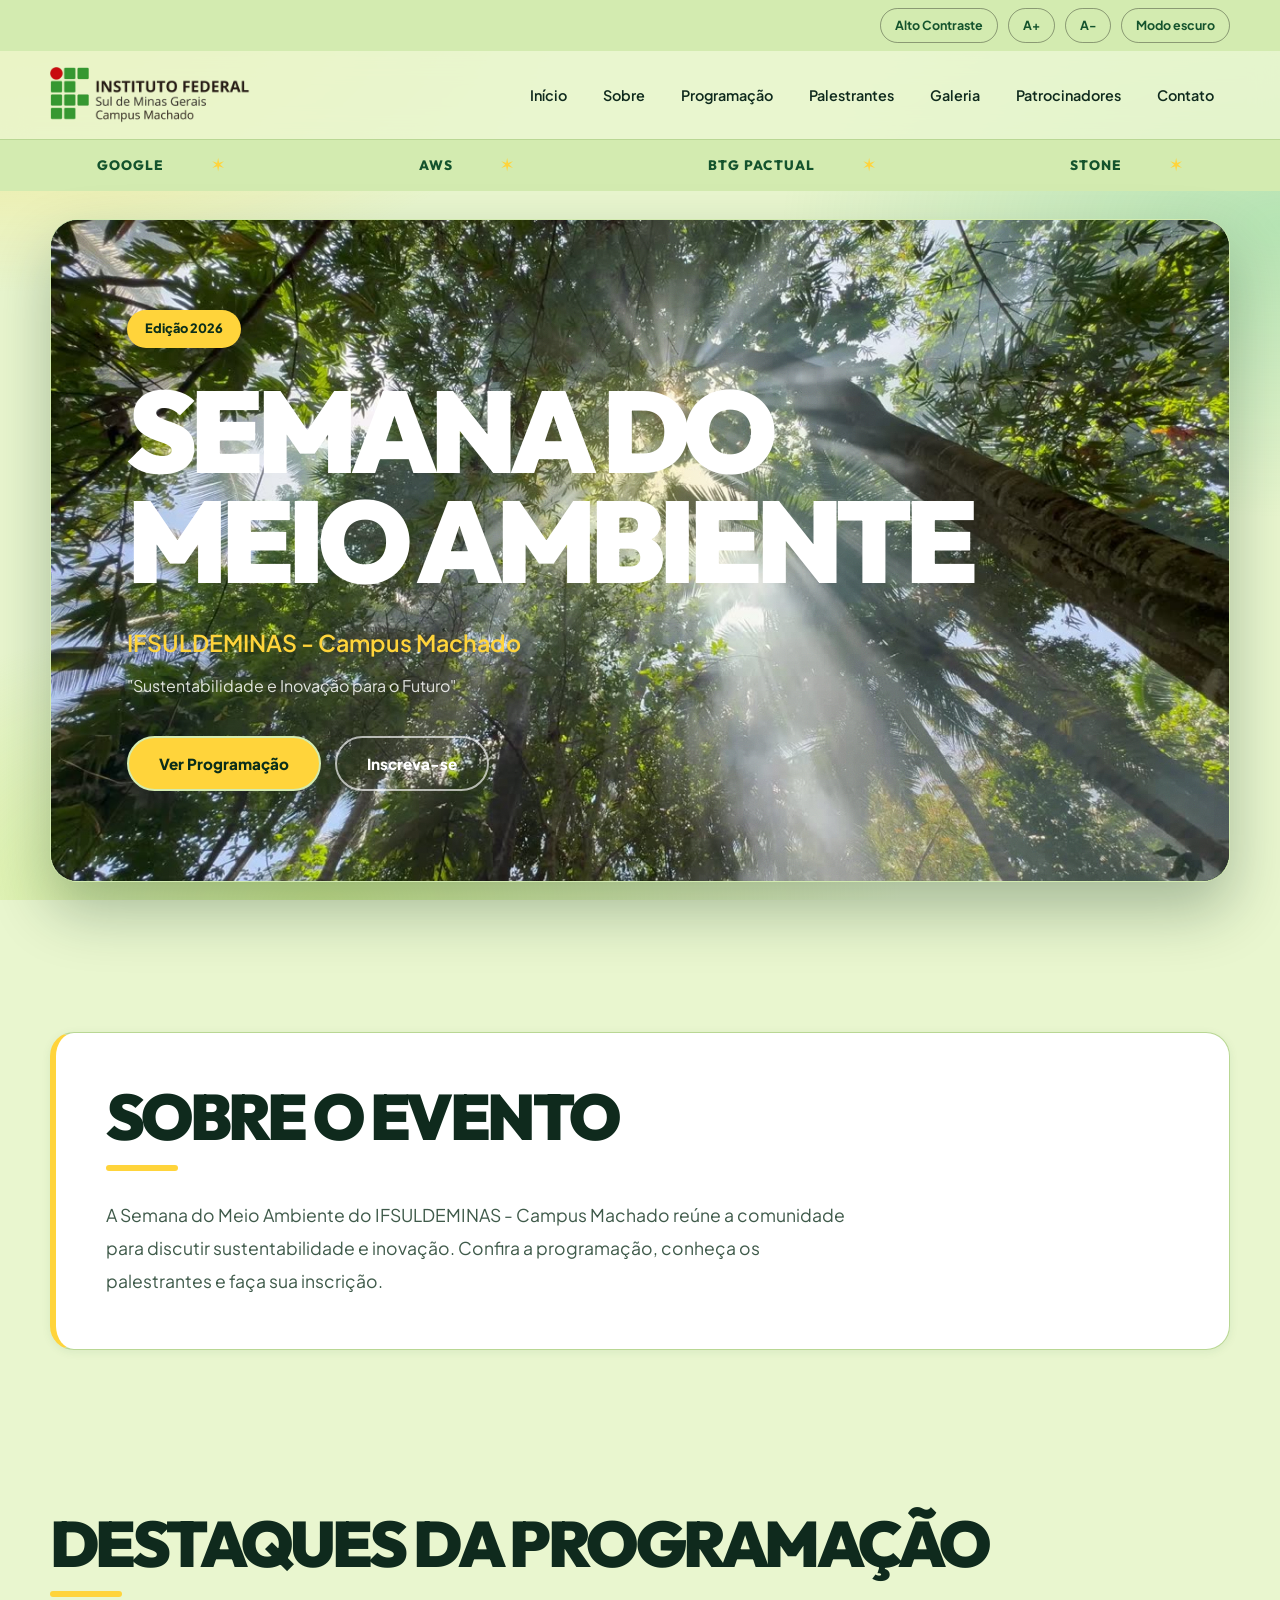
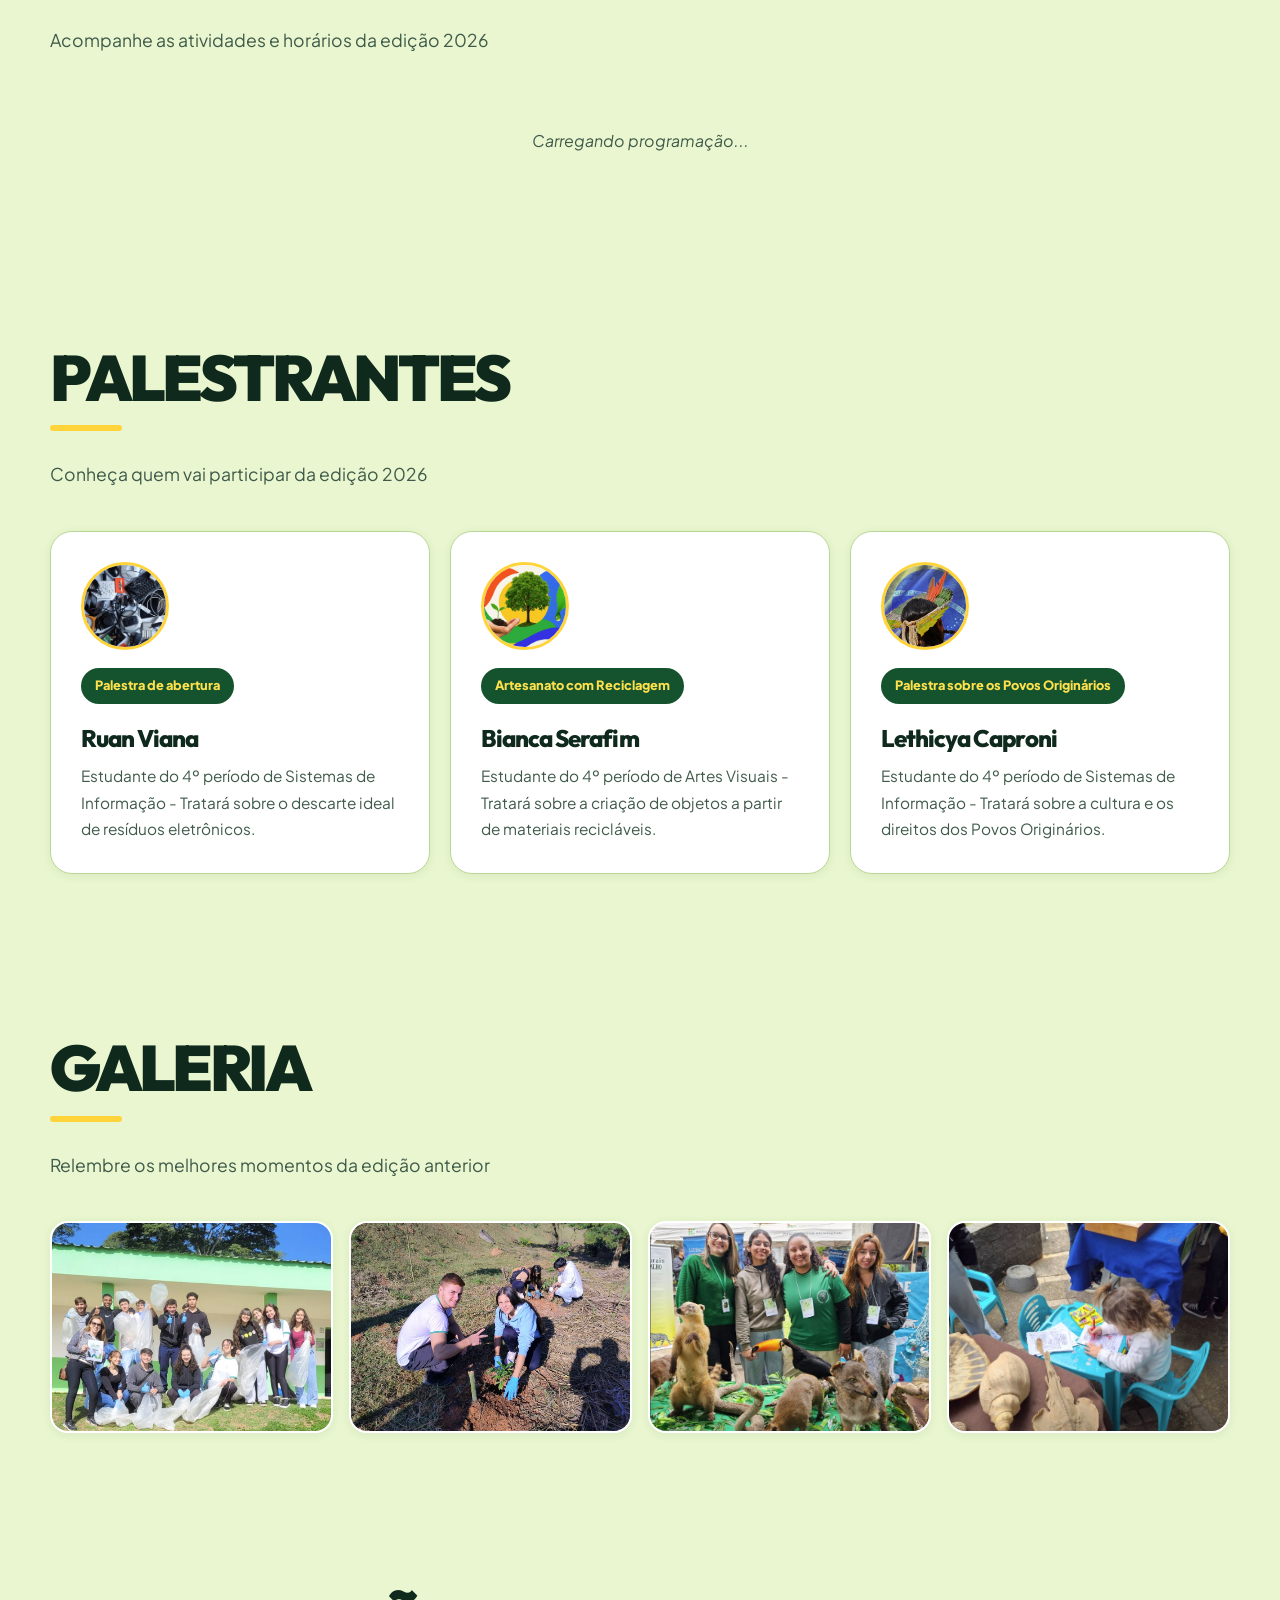
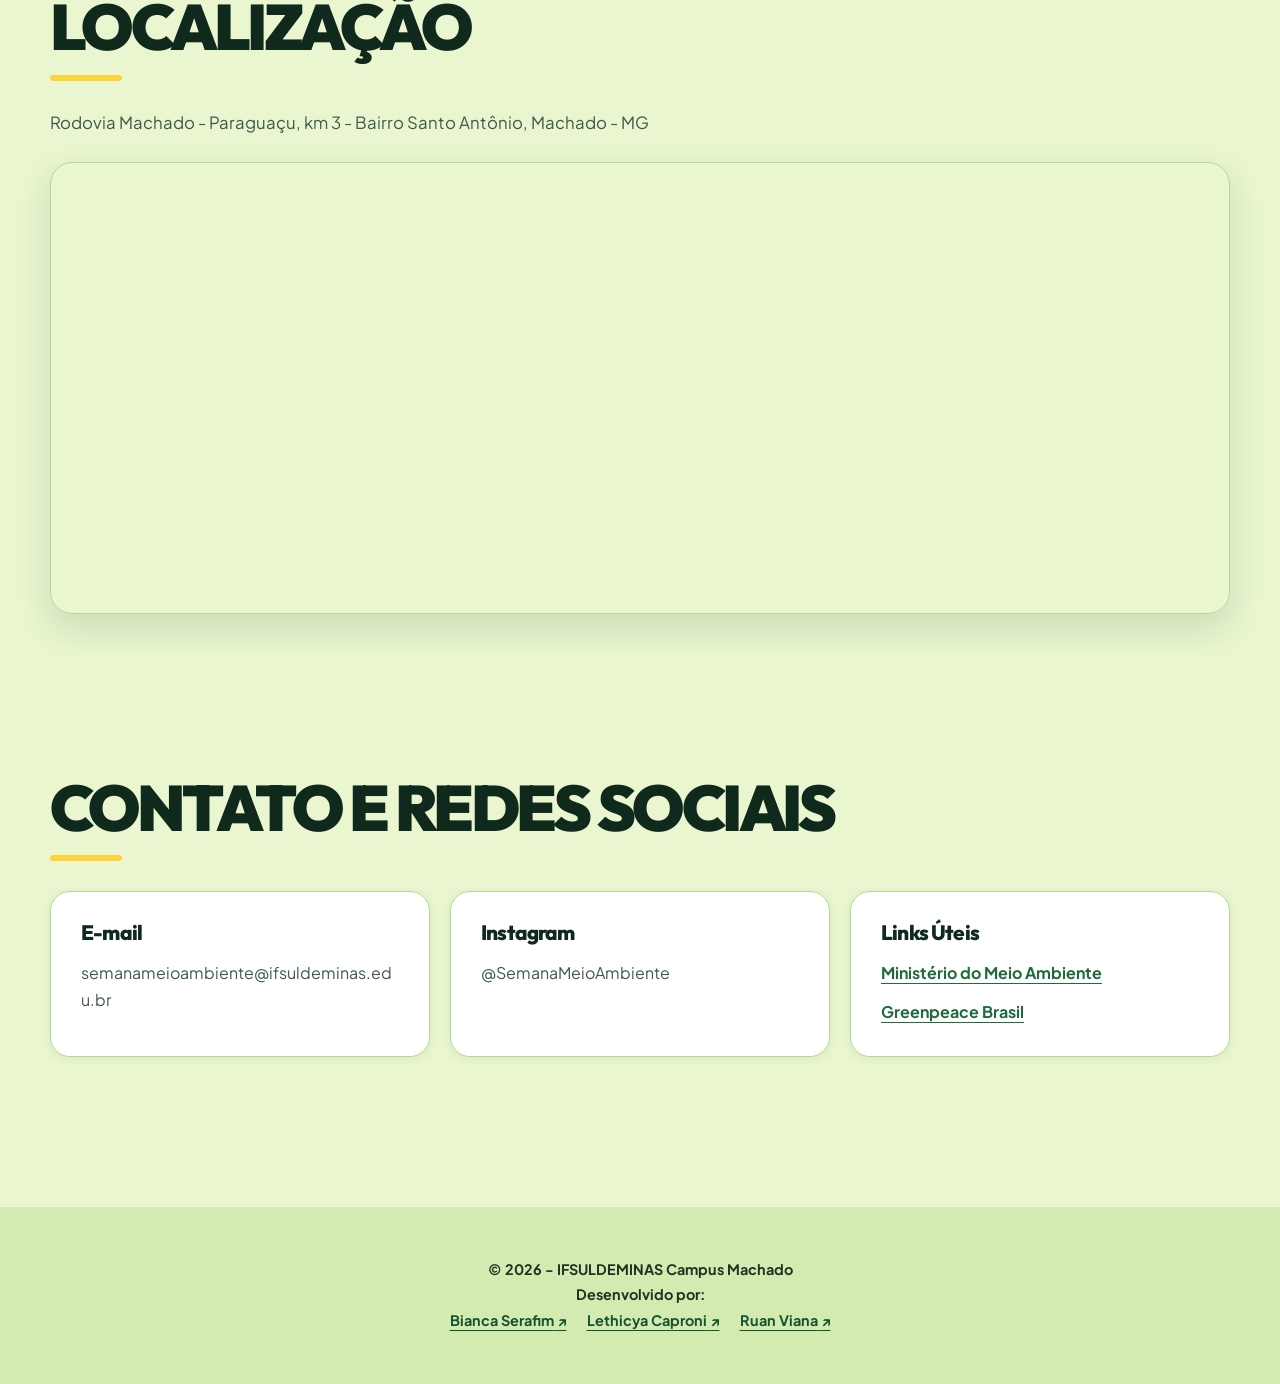
==== commit 2027f149: "Alterações solicitadas pelos avaliadores" ====
--- a/index.html
+++ b/index.html
@@ -17,6 +17,7 @@
             <button id="btn-contrast" aria-label="Alternar Alto Contraste">Alto Contraste</button>
             <button id="btn-aum-fonte" aria-label="Aumentar Fonte">A+</button>
             <button id="btn-dim-fonte" aria-label="Diminuir Fonte">A-</button>
+            <button id="btn-tema" type="button">Modo escuro</button>
         </div>
     </div>
     <!--Cabeçalho-->
@@ -150,13 +151,16 @@
 
                 <div class="galeria-grid">
                     <button type="button" class="galeria-item">
-                        <img src="assets/img/galeria/foto-01.jpg" alt="Descreva a foto 1" loading="lazy">
-                    </button>
-                    <button type="button" class="galeria-item">
-                        <img src="assets/img/galeria/foto-02.jpg" alt="Descreva a foto 2" loading="lazy">
-                    </button>
-                    <button type="button" class="galeria-item">
-                        <img src="assets/img/galeria/foto-03.jpg" alt="Descreva a foto 3" loading="lazy">
+                        <img src="assets/img/Galeria01.png" alt="Alunos recolhendo recicláveis no campus" loading="lazy">
+                    </button>
+                    <button type="button" class="galeria-item">
+                        <img src="assets/img/Galeria02.png" alt="Alunos fazendo reflorestamento" loading="lazy">
+                    </button>
+                    <button type="button" class="galeria-item">
+                        <img src="assets/img/Galeria03.png" alt="Representantes na praça de Machado conscientizando a população" loading="lazy">
+                    </button>
+                    <button type="button" class="galeria-item">
+                        <img src="assets/img/Galeria04.png" alt="Criança sendo educada sobre meio ambiente" loading="lazy">
                     </button>
                 </div>
             </div>
--- a/assets/css/style.css
+++ b/assets/css/style.css
@@ -1,9 +1,9 @@
 @import url("https://fonts.googleapis.com/css2?family=Outfit:wght@400;500;600;700;800;900&family=Plus+Jakarta+Sans:wght@400;500;600;700&display=swap");
 
-/* ==========================================
+/* 
    1. IDENTIDADE VISUAL
    Tema claro: fundo lima vivo + verde-floresta + amarelo
-========================================== */
+ */
 
 :root {
   --bg-main: #e9f6cf;
@@ -45,17 +45,15 @@
   --my: 40%;
 }
 
-/* ==========================================
-   2. ACESSIBILIDADE - ALTO CONTRASTE
-========================================== */
+/* 2. ACESSIBILIDADE - ALTO CONTRASTE */
 
 body.high-contrast {
   --bg-main: #000000;
-  --primary: #ffff00;
-  --primary-light: #ffff00;
+  --primary: #00af40;
+  --primary-light: #00af40;
   --primary-dark: #000000;
 
-  --accent: #ffff00;
+  --accent: #00af40;
   --accent-hover: #ffffff;
 
   --text-dark: #ffffff;
@@ -63,22 +61,22 @@
 
   --card-bg: #000000;
   --surface-soft: #111111;
-  --border-color: #ffff00;
+  --border-color: #00af40;
 
   --text-on-primary: #000000;
   --text-on-accent: #000000;
 
   --badge-bg: #111111;
-  --badge-fg: #ffff00;
+  --badge-fg: #00af40;
 
   --shadow-sm: none;
   --shadow-md: none;
   --shadow-lg: none;
 }
 
-/* ==========================================
+/* 
    3. RESET E CONFIGURAÇÕES GERAIS
-========================================== */
+ */
 
 * {
   margin: 0;
@@ -171,7 +169,7 @@
 
 /* Foco: verde-escuro nas áreas claras, amarelo nas áreas escuras */
 :focus-visible {
-  outline: 3px solid var(--primary-dark);
+  outline: 3px solid var(--primary);
   outline-offset: 4px;
 }
 
@@ -183,7 +181,7 @@
 }
 
 body.high-contrast :focus-visible {
-  outline-color: #ffff00;
+  outline-color: #00af40;
 }
 
 ::selection {
@@ -229,23 +227,23 @@
 }
 
 body.high-contrast .accessibility-bar {
-  border-bottom: 2px solid #ffff00;
+  border-bottom: 2px solid #00af40;
 }
 
 body.high-contrast .accessibility-bar button {
-  color: #ffff00;
-  border-color: #ffff00;
+  color: #00af40;
+  border-color: #00af40;
   background: #000000;
 }
 
 body.high-contrast .accessibility-bar button:hover {
   color: #000000;
-  background: #ffff00;
-}
-
-/* ==========================================
+  background: #00af40;
+}
+
+/* 
    5. HEADER E NAVEGAÇÃO
-========================================== */
+ */
 
 .header {
   position: sticky;
@@ -311,14 +309,14 @@
 }
 
 body.high-contrast .nav-links a:hover {
-  background: #ffff00;
+  background: #00af40;
   color: #000000;
 }
 
-/* ==========================================
+/* 
    6. HERO
    Bloco escuro com vídeo: contraste forte com o fundo claro
-========================================== */
+ */
 
 .hero {
   position: relative;
@@ -478,9 +476,9 @@
   display: none;
 }
 
-/* ==========================================
+/* 
    7. BOTÕES
-========================================== */
+ */
 
 .btn {
   display: inline-flex;
@@ -546,9 +544,9 @@
   border-color: #ffffff;
 }
 
-/* ==========================================
+/* 
    8. SEÇÕES
-========================================== */
+ */
 
 .section {
   padding: 80px 0;
@@ -594,10 +592,10 @@
   margin-bottom: 8px;
 }
 
-/* ==========================================
+/* 
    9. SEÇÃO SOBRE
    O card fica no .container, não na section
-========================================== */
+ */
 
 .sobre-section .container {
   background: var(--card-bg);
@@ -625,9 +623,9 @@
   margin-bottom: 0;
 }
 
-/* ==========================================
+/* 
    10. PROGRAMAÇÃO - CARDS
-========================================== */
+ */
 
 .grid-cards {
   display: grid;
@@ -734,9 +732,9 @@
   border: 3px solid var(--accent);
 }
 
-/* ==========================================
+/* 
    11. MAPA
-========================================== */
+ */
 
 .map-responsive {
   width: 100%;
@@ -756,9 +754,9 @@
   border: 0;
 }
 
-/* ==========================================
+/* 
    12. CONTATO
-========================================== */
+ */
 
 .contato-grid {
   display: grid;
@@ -823,12 +821,12 @@
 }
 
 body.high-contrast .contato-card a {
-  color: #ffff00;
-}
-
-/* ==========================================
+  color: #00af40;
+}
+
+/* 
    13. RODAPÉ
-========================================== */
+ */
 
 .footer {
   background: var(--primary-dark);
@@ -874,10 +872,10 @@
   color: #14532d;
 }
 
-/* ==========================================
+/* 
    14. FAIXA DE PATROCINADORES (abaixo do menu)
    Duas listas iguais + translateX(-50%) = loop sem emenda
-========================================== */
+ */
 
 .patrocinadores-faixa {
   position: relative;
@@ -986,12 +984,12 @@
 }
 
 body.high-contrast .patrocinadores-faixa {
-  border-bottom: 2px solid #ffff00;
-}
-
-/* ==========================================
+  border-bottom: 2px solid #00af40;
+}
+
+/* 
    15. GALERIA DE FOTOS
-========================================== */
+ */
 
 .galeria-grid {
   display: grid;
@@ -1037,7 +1035,7 @@
 }
 
 body.high-contrast .galeria-item {
-  border-color: #ffff00;
+  border-color: #00af40;
 }
 
 /* Foto ampliada */
@@ -1085,9 +1083,9 @@
   background: var(--accent-hover);
 }
 
-/* ==========================================
+/* 
    16. PÁGINA DE PATROCINADORES
-========================================== */
+ */
 
 .pagina-titulo {
   padding: 80px 0 20px;
@@ -1142,18 +1140,18 @@
 }
 
 body.high-contrast .card .link-patrocinador {
-  color: #ffff00;
+  color: #00af40;
 }
 
 body.high-contrast .card:hover .link-patrocinador {
   color: #000000;
 }
 
-/* ==========================================
+/* 
    17. ITEM ATUAL DO MENU
    "location" = seção em que a pessoa está rolando
    "page" = página atual (patrocinadores.html)
-========================================== */
+ */
 
 .nav-links a[aria-current="location"],
 .nav-links a[aria-current="page"] {
@@ -1163,56 +1161,47 @@
 
 body.high-contrast .nav-links a[aria-current="location"],
 body.high-contrast .nav-links a[aria-current="page"] {
-  background: #ffff00;
+  background: #00af40;
   color: #000000;
 }
 
-/* ==========================================
-   18. AJUSTES DO ALTO CONTRASTE
-========================================== */
+/* 18. AJUSTES DO ALTO CONTRASTE */
 
 body.high-contrast .hero {
   background: #000000;
   color: #ffffff;
-  border: 2px solid #ffff00;
-}
-
-/* Sem vídeo, lanterna e grão no alto contraste */
-body.high-contrast .hero-video,
-body.high-contrast .hero::before,
-body.high-contrast .hero::after {
-  display: none;
+  border: 2px solid #00af40;
 }
 
 body.high-contrast .badge {
   background: #000000;
-  border: 2px solid #ffff00;
-  color: #ffff00;
+  border: 2px solid #00af40;
+  color: #00af40;
 }
 
 body.high-contrast .card,
 body.high-contrast .sobre-section .container,
 body.high-contrast .contato-card,
 body.high-contrast .map-responsive {
-  border: 2px solid #ffff00;
+  border: 2px solid #00af40;
 }
 
 body.high-contrast .card:hover {
-  background: #ffff00;
+  background: #00af40;
 }
 
 body.high-contrast .btn-primary {
-  background: #ffff00;
+  background: #00af40;
   color: #000000;
 }
 
 body.high-contrast .btn-secondary {
-  border-color: #ffff00;
-  color: #ffff00;
+  border-color: #00af40;
+  color: #00af40;
 }
 
 body.high-contrast .btn-secondary:hover {
-  background: #ffff00;
+  background: #00af40;
   color: #000000;
 }
 
@@ -1224,29 +1213,27 @@
 
 body.high-contrast .patrocinadores-faixa {
   background: #000000;
-  border-bottom: 2px solid #ffff00;
+  border-bottom: 2px solid #00af40;
 }
 
 body.high-contrast .faixa-link,
 body.high-contrast .faixa-lista li,
 body.high-contrast .faixa-lista li::after {
-  color: #ffff00;
+  color: #00af40;
 }
 
 body.high-contrast .faixa-pause {
   background: #000000;
-  color: #ffff00;
-  border-color: #ffff00;
+  color: #00af40;
+  border-color: #00af40;
 }
 
 body.high-contrast .faixa-pause:hover {
-  background: #ffff00;
+  background: #00af40;
   color: #000000;
 }
 
-/* ==========================================
-   19. RESPONSIVIDADE - TABLETS
-========================================== */
+/* 19. RESPONSIVIDADE - TABLETS */
 
 @media (max-width: 900px) {
   .nav-container {
@@ -1268,9 +1255,7 @@
   }
 }
 
-/* ==========================================
-   20. RESPONSIVIDADE - CELULARES
-========================================== */
+/* 20. RESPONSIVIDADE - CELULARES */
 
 @media (max-width: 600px) {
   .container {
@@ -1357,9 +1342,7 @@
   }
 }
 
-/* ==========================================
-   21. ACESSIBILIDADE - MOVIMENTO REDUZIDO
-========================================== */
+/* 21. ACESSIBILIDADE - MOVIMENTO REDUZIDO */
 
 @media (prefers-reduced-motion: reduce) {
   *,
@@ -1398,4 +1381,144 @@
   .faixa-pause {
     display: none;
   }
+}
+
+
+/* MODO ESCURO (verde #2D723D) */
+ 
+/* ---------- Cores do modo escuro ---------- */
+ 
+body.tema-escuro:not(.high-contrast) {
+  --bg-main: #0f2616;
+ 
+  --primary: #2d723d;
+  --primary-light: #8fd19e;
+  --primary-dark: #163a22;; /* barra de acessibilidade, faixa e rodapé */
+ 
+  --text-dark: #eef7e6;
+  --text-muted: #b6cdbb;
+ 
+  --card-bg: #173520;
+  --surface-soft: #1f4a2d;
+  --border-color: #2f6b3c;
+ 
+  --text-on-primary: #ffffff;
+ 
+  --badge-bg: #0f2616;
+  --badge-fg: #ffe14d;
+ 
+  --shadow-sm: 0 2px 10px rgba(0, 0, 0, 0.35);
+  --shadow-md: 0 14px 34px rgba(0, 0, 0, 0.5);
+  --shadow-lg: 0 28px 60px rgba(0, 0, 0, 0.6);
+}
+ 
+/* Manchas de fundo em tons de verde */
+body.tema-escuro:not(.high-contrast)::before {
+  background:
+    radial-gradient(
+      ellipse 70% 50% at 0% 0%,
+      rgba(45, 114, 61, 0.55),
+      transparent 65%
+    ),
+    radial-gradient(
+      ellipse 60% 50% at 100% 25%,
+      rgba(255, 212, 59, 0.1),
+      transparent 65%
+    ),
+    radial-gradient(
+      ellipse 70% 50% at 25% 100%,
+      rgba(45, 114, 61, 0.4),
+      transparent 65%
+    );
+}
+ 
+/* Foco do teclado sempre em amarelo */
+body.tema-escuro:not(.high-contrast) :focus-visible {
+  outline-color: var(--accent);
+}
+ 
+/* ---------- Barra de acessibilidade ---------- */
+ 
+body.tema-escuro:not(.high-contrast) .accessibility-bar button {
+  color: #ffffff;
+  border-color: rgba(255, 255, 255, 0.5);
+}
+ 
+body.tema-escuro:not(.high-contrast) .accessibility-bar button:hover {
+  background: var(--accent);
+  color: var(--text-on-accent);
+  border-color: var(--accent);
+}
+ 
+/* ---------- Cabeçalho ---------- */
+ 
+@supports (backdrop-filter: blur(12px)) {
+  body.tema-escuro:not(.high-contrast) .header {
+    background: rgba(15, 38, 22, 0.85);
+  }
+}
+ 
+/* A logo do IF tem letras escuras: precisa de fundo branco */
+body.tema-escuro:not(.high-contrast) .logo {
+  background: #ffffff;
+  padding: 6px 10px;
+  border-radius: 10px;
+}
+ 
+/* ---------- Botões ---------- */
+ 
+body.tema-escuro:not(.high-contrast) .btn-secondary {
+  color: var(--primary-light);
+  border-color: var(--primary-light);
+}
+ 
+body.tema-escuro:not(.high-contrast) .btn-secondary:hover {
+  background: var(--primary);
+  color: #ffffff;
+  border-color: var(--primary);
+}
+ 
+/* Dentro do hero continua o contorno branco */
+body.tema-escuro:not(.high-contrast) .hero .btn-secondary {
+  color: #ffffff;
+  border-color: rgba(255, 255, 255, 0.65);
+}
+ 
+body.tema-escuro:not(.high-contrast) .hero .btn-secondary:hover {
+  background: #ffffff;
+  color: #06100b;
+  border-color: #ffffff;
+}
+ 
+/* ---------- Mapa ---------- */
+ 
+body.tema-escuro:not(.high-contrast) .map-responsive iframe {
+  filter: invert(0.92) hue-rotate(180deg) saturate(0.7);
+}
+ 
+/* ---------- Faixa de patrocinadores ---------- */
+ 
+body.tema-escuro:not(.high-contrast) .faixa-link {
+  color: #ffffff;
+}
+ 
+body.tema-escuro:not(.high-contrast) .faixa-pause {
+  color: #ffffff;
+  border-color: rgba(255, 255, 255, 0.5);
+}
+ 
+body.tema-escuro:not(.high-contrast) .faixa-pause:hover {
+  background: var(--accent);
+  color: var(--text-on-accent);
+  border-color: var(--accent);
+}
+ 
+/* ---------- Rodapé ---------- */
+ 
+body.tema-escuro:not(.high-contrast) .footer {
+  color: #ffffff;
+}
+ 
+body.tema-escuro:not(.high-contrast) .desenvolvedor-links a {
+  color: #ffffff;
 }
